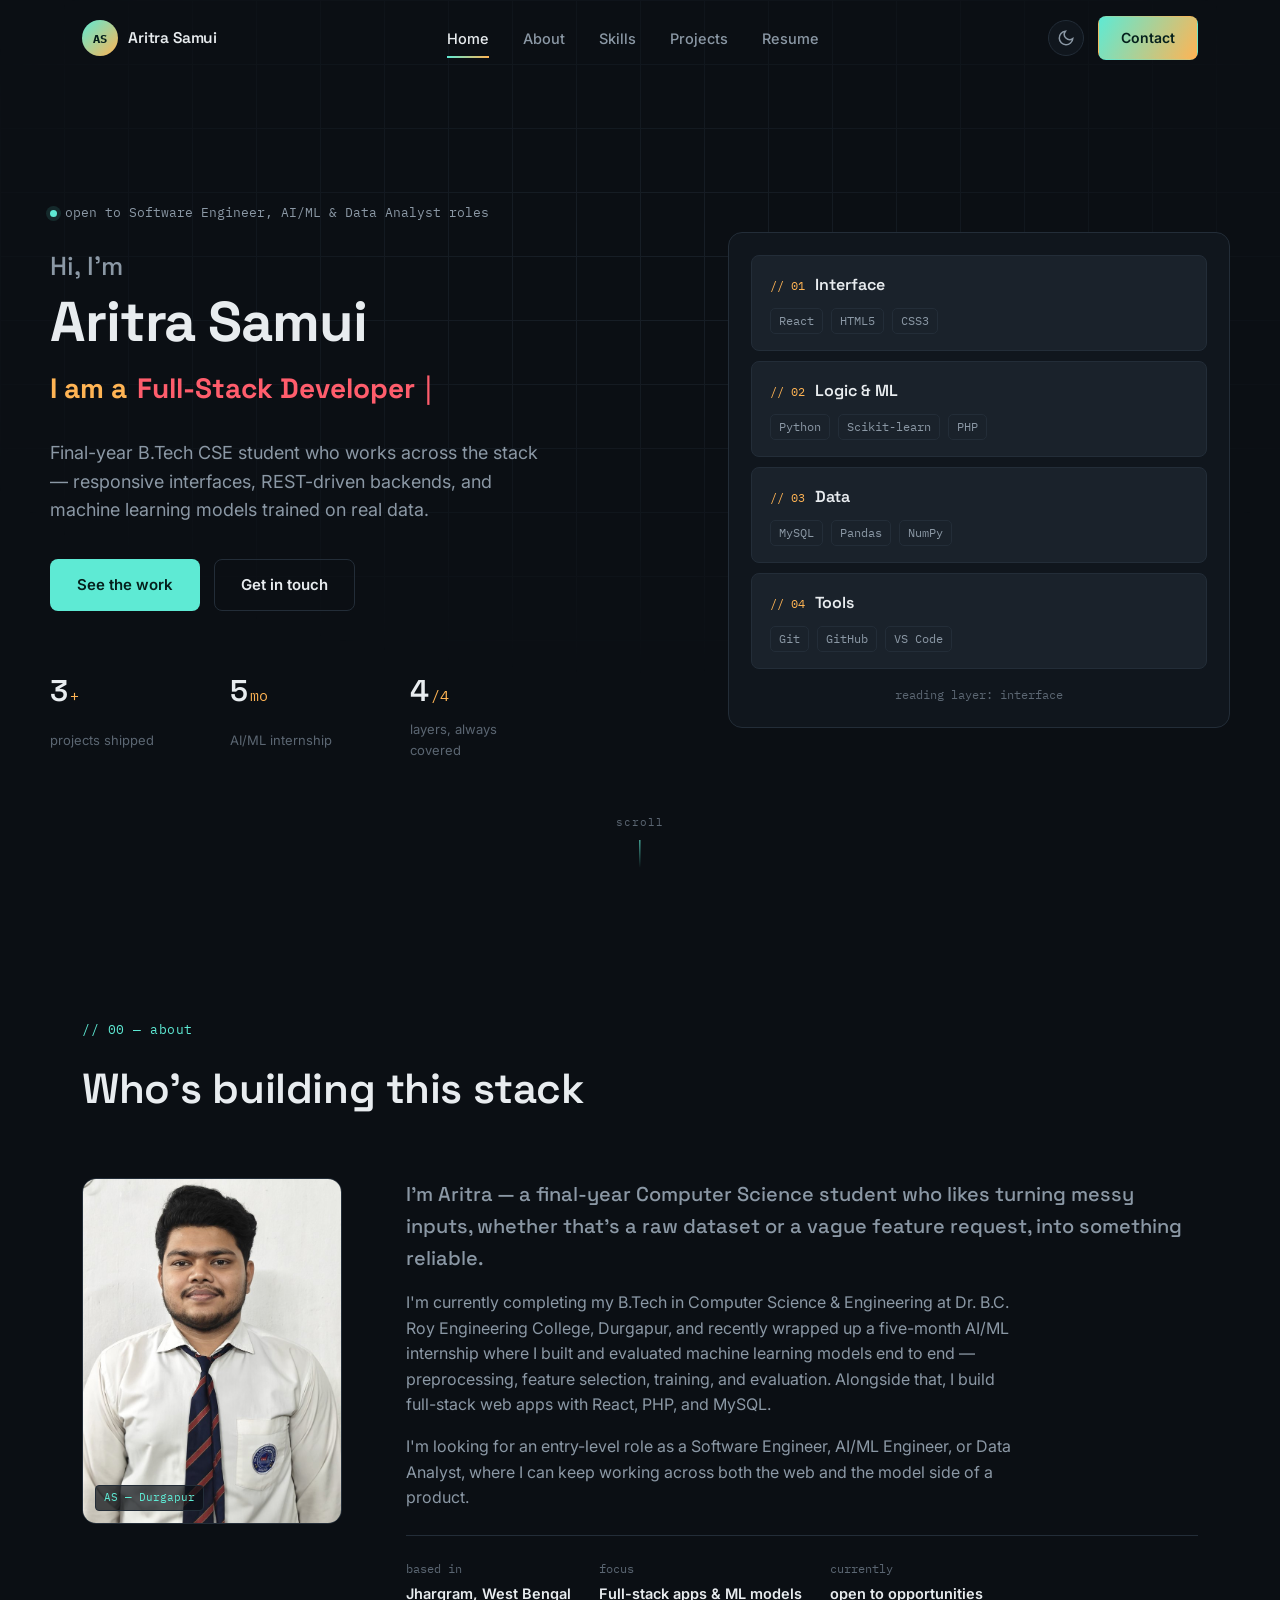
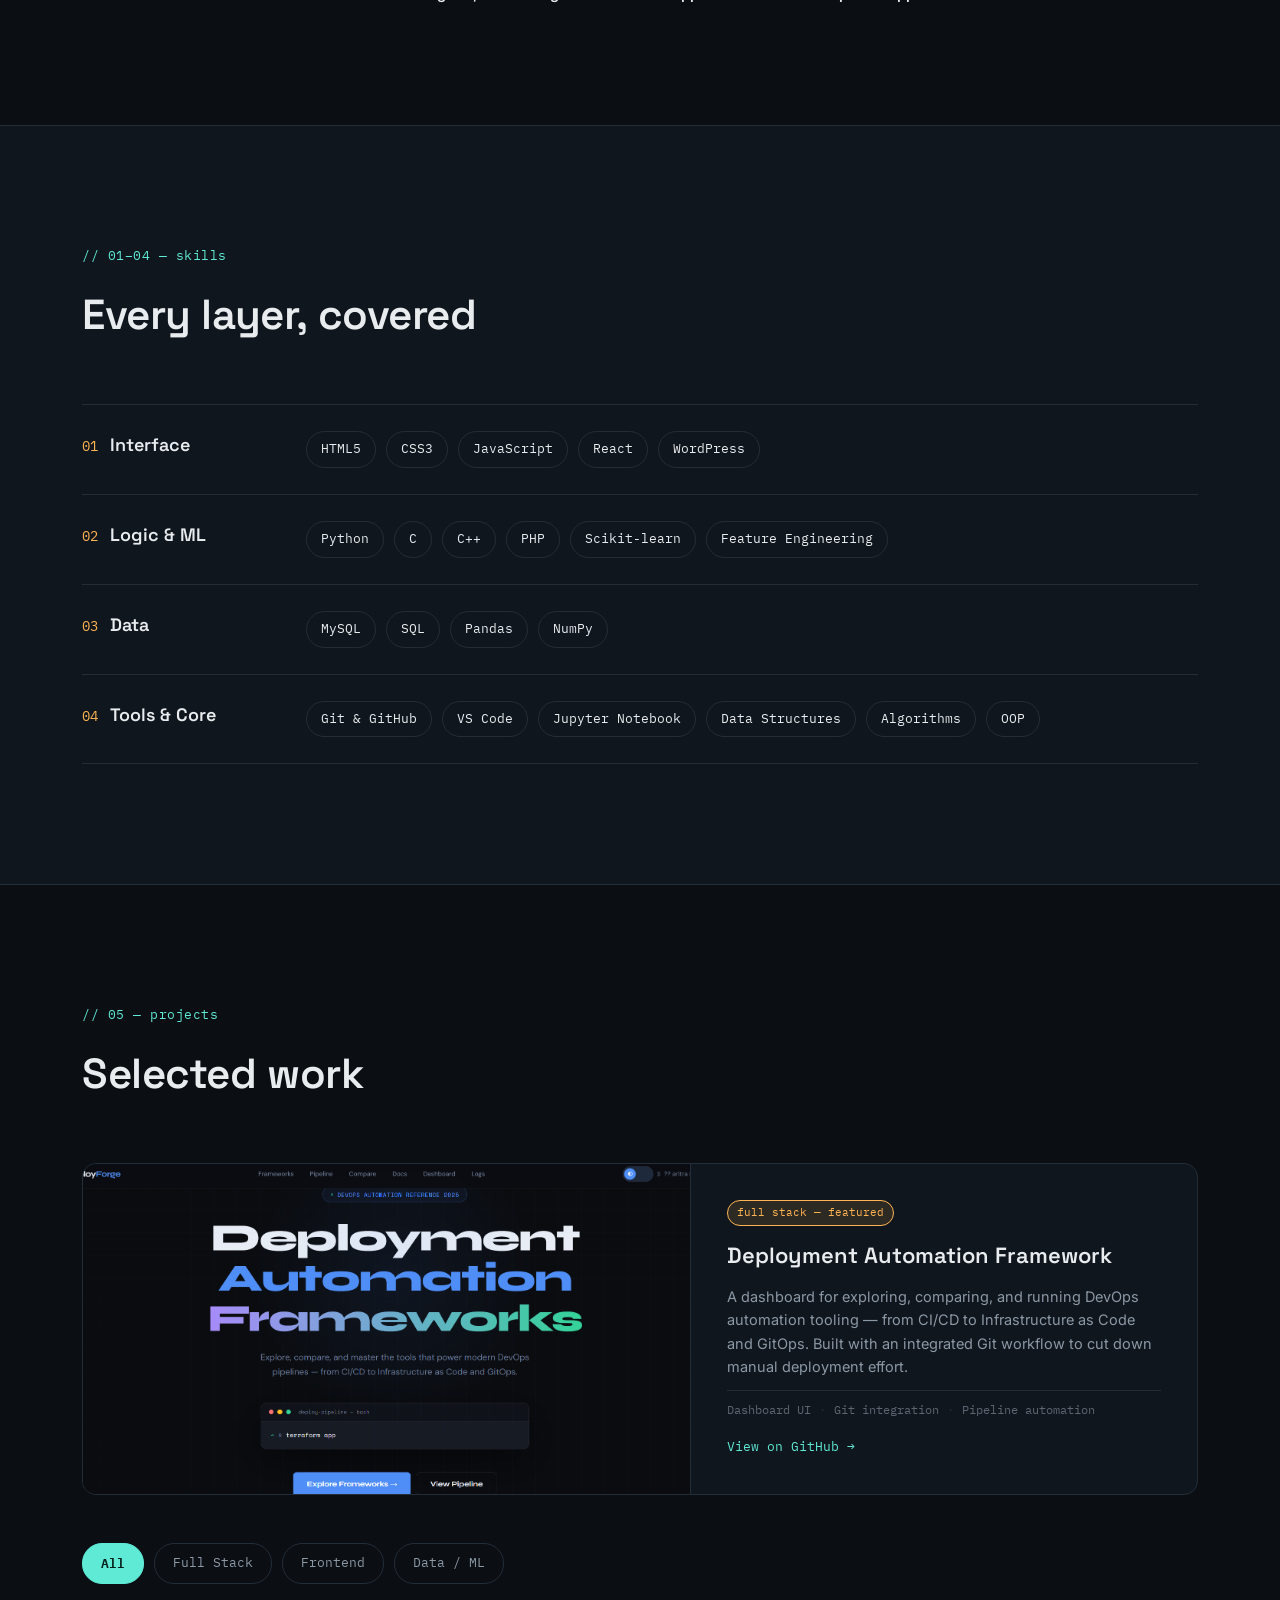
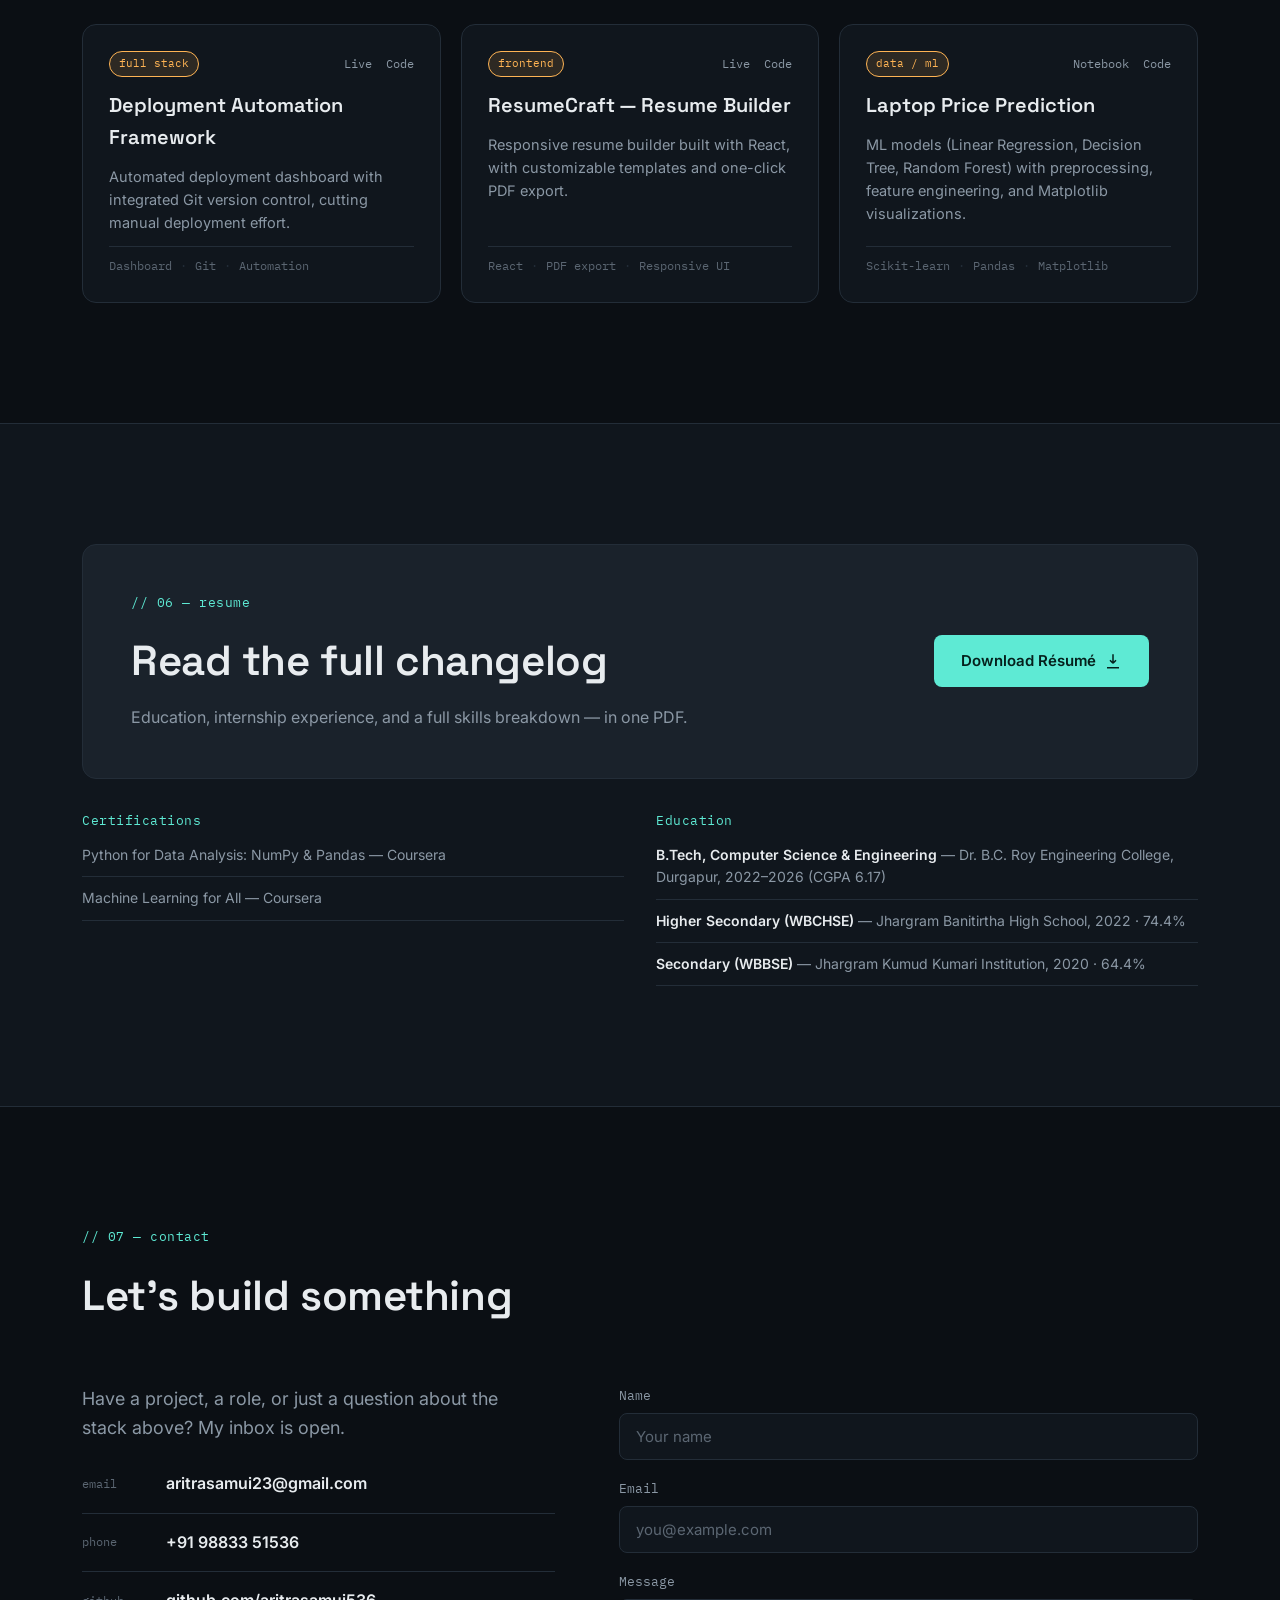
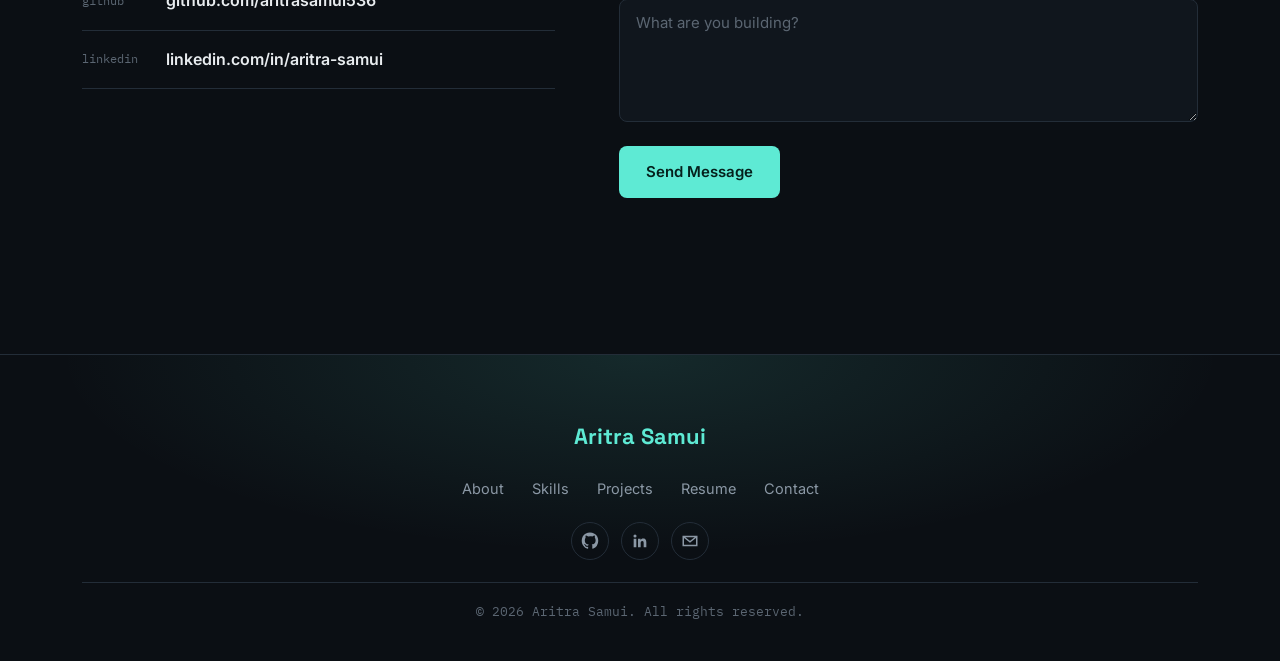
==== aritra-samui-portfolio-responsive/index.html @ 00d6b11f "Update page title for better clarity" ====
<!DOCTYPE html>
<html lang="en">
<head>
<meta charset="UTF-8">
<meta name="viewport" content="width=device-width, initial-scale=1.0">
<title>Aritra Samui — Full-Stack Developer &amp; Software Engineer / AI-ML</title>
<meta name="description" content="Aritra Samui — final-year B.Tech CSE student, AI/ML intern, and full-stack developer. Portfolio with projects, skills, and contact info.">

<link rel="preconnect" href="https://fonts.googleapis.com">
<link rel="preconnect" href="https://fonts.gstatic.com" crossorigin>
<link href="https://fonts.googleapis.com/css2?family=Space+Grotesk:wght@400;500;600;700&family=IBM+Plex+Mono:wght@400;500;600&family=Inter:wght@400;500;600;700&display=swap" rel="stylesheet">

<link rel="icon" type="image/x-icon" href="assets/images/favicon.ico">
<link rel="icon" type="image/png" sizes="32x32" href="assets/images/favicon-32.png">
<link rel="icon" type="image/png" sizes="192x192" href="assets/images/favicon-192.png">
<link rel="apple-touch-icon" sizes="180x180" href="assets/images/favicon-180.png">

<link rel="stylesheet" href="assets/css/style.css">
</head>
<body>

<!-- Custom cursor stack indicator -->
<div class="layer-scan" id="layerScan" aria-hidden="true"></div>

<!-- NAV -->
<header class="nav" id="nav">
  <div class="nav-inner">
    <a href="#top" class="nav-logo">
      <span class="nav-logo-mark">AS</span>
      <span class="nav-logo-text">Aritra Samui</span>
    </a>

    <nav class="nav-links" id="navLinks">
      <a href="#top" class="nav-link is-active" data-nav>Home</a>
      <a href="#about" class="nav-link" data-nav>About</a>
      <a href="#skills" class="nav-link" data-nav>Skills</a>
      <a href="#projects" class="nav-link" data-nav>Projects</a>
      <a href="#resume" class="nav-link" data-nav>Resume</a>
    </nav>

    <div class="nav-actions">
      <button class="theme-toggle" id="themeToggle" aria-label="Toggle light / dark theme">
        <svg class="theme-icon theme-icon-moon" width="18" height="18" viewBox="0 0 24 24" fill="none" stroke="currentColor" stroke-width="2"><path d="M21 12.79A9 9 0 1 1 11.21 3 7 7 0 0 0 21 12.79Z"/></svg>
        <svg class="theme-icon theme-icon-sun" width="18" height="18" viewBox="0 0 24 24" fill="none" stroke="currentColor" stroke-width="2"><circle cx="12" cy="12" r="4"/><path d="M12 2v2M12 20v2M4.93 4.93l1.41 1.41M17.66 17.66l1.41 1.41M2 12h2M20 12h2M6.34 17.66l-1.41 1.41M19.07 4.93l-1.41 1.41"/></svg>
      </button>
      <a href="#contact" class="btn btn-gradient nav-contact">Contact</a>
      <button class="nav-toggle" id="navToggle" aria-label="Toggle menu" aria-expanded="false">
        <span></span><span></span><span></span>
      </button>
    </div>
  </div>
</header>

<!-- HERO -->
<section class="hero" id="top">
  <div class="hero-grid" aria-hidden="true"></div>

  <div class="hero-inner">
    <div class="hero-copy">
      <p class="eyebrow"><span class="eyebrow-dot"></span>open to Software Engineer, AI/ML &amp; Data Analyst roles</p>
      <p class="hero-greeting">Hi, I'm</p>
      <h1 class="hero-name">Aritra Samui</h1>
      <p class="hero-role">
        <span class="hero-role-prefix">I am a</span>
        <span class="hero-role-word" id="typewriterWord"></span><span class="hero-role-cursor" aria-hidden="true">|</span>
      </p>
      <p class="hero-sub">
        Final-year B.Tech CSE student who works across the stack — responsive interfaces,
        REST-driven backends, and machine learning models trained on real data.
      </p>
      <div class="hero-actions">
        <a href="#projects" class="btn btn-primary">See the work</a>
        <a href="#contact" class="btn btn-outline">Get in touch</a>
      </div>

      <div class="hero-stats">
        <div class="hero-stat">
          <span class="hero-stat-num" data-count="3">0</span><span class="hero-stat-suffix">+</span>
          <span class="hero-stat-label">projects shipped</span>
        </div>
        <div class="hero-stat">
          <span class="hero-stat-num" data-count="5">0</span><span class="hero-stat-suffix">mo</span>
          <span class="hero-stat-label">AI/ML internship</span>
        </div>
        <div class="hero-stat">
          <span class="hero-stat-num" data-count="4">0</span><span class="hero-stat-suffix">/4</span>
          <span class="hero-stat-label">layers, always covered</span>
        </div>
      </div>
    </div>

    <!-- Signature element: literal cross-section of a "full stack" -->
    <div class="stack-diagram" id="stackDiagram">
      <div class="stack-layer" data-layer="ui" style="--i:0">
        <div class="stack-layer-head">
          <span class="stack-layer-tag">// 01</span>
          <span class="stack-layer-name">Interface</span>
        </div>
        <div class="stack-layer-pills">
          <span>React</span><span>HTML5</span><span>CSS3</span>
        </div>
      </div>
      <div class="stack-layer" data-layer="api" style="--i:1">
        <div class="stack-layer-head">
          <span class="stack-layer-tag">// 02</span>
          <span class="stack-layer-name">Logic &amp; ML</span>
        </div>
        <div class="stack-layer-pills">
          <span>Python</span><span>Scikit-learn</span><span>PHP</span>
        </div>
      </div>
      <div class="stack-layer" data-layer="db" style="--i:2">
        <div class="stack-layer-head">
          <span class="stack-layer-tag">// 03</span>
          <span class="stack-layer-name">Data</span>
        </div>
        <div class="stack-layer-pills">
          <span>MySQL</span><span>Pandas</span><span>NumPy</span>
        </div>
      </div>
      <div class="stack-layer" data-layer="infra" style="--i:3">
        <div class="stack-layer-head">
          <span class="stack-layer-tag">// 04</span>
          <span class="stack-layer-name">Tools</span>
        </div>
        <div class="stack-layer-pills">
          <span>Git</span><span>GitHub</span><span>VS Code</span>
        </div>
      </div>
      <div class="stack-current" id="stackCurrent">reading layer: interface</div>
    </div>
  </div>

  <a href="#about" class="scroll-cue" aria-label="Scroll to content">
    <span>scroll</span>
    <span class="scroll-cue-line"></span>
  </a>
</section>

<!-- ABOUT -->
<section class="section" id="about">
  <div class="section-inner">
    <div class="section-head">
      <span class="section-tag">// 00 — about</span>
      <h2 class="section-title">Who's building this stack</h2>
    </div>

    <div class="about-grid">
      <div class="about-portrait">
        <div class="about-portrait-frame">
          <img src="assets/images/aritra-photo.jpg" alt="Aritra Samui" class="about-avatar">
          <div class="about-portrait-tag">AS — Durgapur</div>
        </div>
      </div>

      <div class="about-copy">
        <p class="about-lead">
          I'm Aritra — a final-year Computer Science student who likes turning messy inputs,
          whether that's a raw dataset or a vague feature request, into something reliable.
        </p>
        <p>
          I'm currently completing my B.Tech in Computer Science &amp; Engineering at
          Dr. B.C. Roy Engineering College, Durgapur, and recently wrapped up a five-month
          AI/ML internship where I built and evaluated machine learning models end to end —
          preprocessing, feature selection, training, and evaluation. Alongside that, I build
          full-stack web apps with React, PHP, and MySQL.
        </p>
        <p>
          I'm looking for an entry-level role as a Software Engineer, AI/ML Engineer, or Data
          Analyst, where I can keep working across both the web and the model side of a product.
        </p>

        <div class="about-facts">
          <div class="about-fact">
            <span class="about-fact-label">based in</span>
            <span class="about-fact-value">Jhargram, West Bengal</span>
          </div>
          <div class="about-fact">
            <span class="about-fact-label">focus</span>
            <span class="about-fact-value">Full-stack apps &amp; ML models</span>
          </div>
          <div class="about-fact">
            <span class="about-fact-label">currently</span>
            <span class="about-fact-value">open to opportunities</span>
          </div>
        </div>
      </div>
    </div>
  </div>
</section>

<!-- SKILLS -->
<section class="section section-alt" id="skills">
  <div class="section-inner">
    <div class="section-head">
      <span class="section-tag">// 01–04 — skills</span>
      <h2 class="section-title">Every layer, covered</h2>
    </div>

    <div class="skills-stack">

      <div class="skill-layer" data-reveal>
        <div class="skill-layer-label">
          <span class="skill-layer-index">01</span>
          <span class="skill-layer-name">Interface</span>
        </div>
        <div class="skill-layer-items">
          <span class="skill-chip">HTML5</span>
          <span class="skill-chip">CSS3</span>
          <span class="skill-chip">JavaScript</span>
          <span class="skill-chip">React</span>
          <span class="skill-chip">WordPress</span>
        </div>
      </div>

      <div class="skill-layer" data-reveal>
        <div class="skill-layer-label">
          <span class="skill-layer-index">02</span>
          <span class="skill-layer-name">Logic &amp; ML</span>
        </div>
        <div class="skill-layer-items">
          <span class="skill-chip">Python</span>
          <span class="skill-chip">C</span>
          <span class="skill-chip">C++</span>
          <span class="skill-chip">PHP</span>
          <span class="skill-chip">Scikit-learn</span>
          <span class="skill-chip">Feature Engineering</span>
        </div>
      </div>

      <div class="skill-layer" data-reveal>
        <div class="skill-layer-label">
          <span class="skill-layer-index">03</span>
          <span class="skill-layer-name">Data</span>
        </div>
        <div class="skill-layer-items">
          <span class="skill-chip">MySQL</span>
          <span class="skill-chip">SQL</span>
          <span class="skill-chip">Pandas</span>
          <span class="skill-chip">NumPy</span>
        </div>
      </div>

      <div class="skill-layer" data-reveal>
        <div class="skill-layer-label">
          <span class="skill-layer-index">04</span>
          <span class="skill-layer-name">Tools &amp; Core</span>
        </div>
        <div class="skill-layer-items">
          <span class="skill-chip">Git &amp; GitHub</span>
          <span class="skill-chip">VS Code</span>
          <span class="skill-chip">Jupyter Notebook</span>
          <span class="skill-chip">Data Structures</span>
          <span class="skill-chip">Algorithms</span>
          <span class="skill-chip">OOP</span>
        </div>
      </div>

    </div>
  </div>
</section>

<!-- PROJECTS -->
<section class="section" id="projects">
  <div class="section-inner">
    <div class="section-head">
      <span class="section-tag">// 05 — projects</span>
      <h2 class="section-title">Selected work</h2>
    </div>

    <!-- Featured project with real screenshot -->
    <div class="featured-project" data-reveal>
      <div class="featured-project-media">
        <img src="assets/images/deployforge-screenshot.png" alt="DeployForge — Deployment Automation Framework dashboard screenshot" loading="lazy">
      </div>
      <div class="featured-project-copy">
        <span class="project-layer-tag">full stack — featured</span>
        <h3 class="project-title">Deployment Automation Framework</h3>
        <p class="project-desc">
          A dashboard for exploring, comparing, and running DevOps automation tooling —
          from CI/CD to Infrastructure as Code and GitOps. Built with an integrated Git
          workflow to cut down manual deployment effort.
        </p>
        <div class="project-stack">
          <span>Dashboard UI</span><span>Git integration</span><span>Pipeline automation</span>
        </div>
        <a href="https://github.com/aritrasamui536/deployment-automation-framework" target="_blank" rel="noopener" class="featured-project-link">View on GitHub →</a>
      </div>
    </div>

    <div class="filter-bar" id="filterBar" role="tablist" aria-label="Filter projects">
      <button class="filter-btn is-active" data-filter="all" role="tab" aria-selected="true">All</button>
      <button class="filter-btn" data-filter="fullstack" role="tab" aria-selected="false">Full Stack</button>
      <button class="filter-btn" data-filter="frontend" role="tab" aria-selected="false">Frontend</button>
      <button class="filter-btn" data-filter="ml" role="tab" aria-selected="false">Data / ML</button>
    </div>

    <div class="project-grid" id="projectGrid">

      <article class="project-card" data-category="fullstack" data-url="https://github.com/aritrasamui536/deployment-automation-framework" tabindex="0" role="link" aria-label="Open Deployment Automation Framework on GitHub">
        <div class="project-card-top">
          <span class="project-layer-tag">full stack</span>
          <div class="project-links">
            <a href="https://github.com/aritrasamui536/deployment-automation-framework" target="_blank" rel="noopener" aria-label="Live demo of Deployment Automation Framework">Live</a>
            <a href="https://github.com/aritrasamui536/deployment-automation-framework" target="_blank" rel="noopener" aria-label="Source code of Deployment Automation Framework">Code</a>
          </div>
        </div>
        <h3 class="project-title">Deployment Automation Framework</h3>
        <p class="project-desc">Automated deployment dashboard with integrated Git version control, cutting manual deployment effort.</p>
        <div class="project-stack">
          <span>Dashboard</span><span>Git</span><span>Automation</span>
        </div>
      </article>

      <article class="project-card" data-category="frontend" data-url="https://github.com/aritrasamui536/resume-craft" tabindex="0" role="link" aria-label="Open ResumeCraft on GitHub">
        <div class="project-card-top">
          <span class="project-layer-tag">frontend</span>
          <div class="project-links">
            <a href="https://github.com/aritrasamui536/resume-craft" target="_blank" rel="noopener" aria-label="Live demo of ResumeCraft">Live</a>
            <a href="https://github.com/aritrasamui536/resume-craft" target="_blank" rel="noopener" aria-label="Source code of ResumeCraft">Code</a>
          </div>
        </div>
        <h3 class="project-title">ResumeCraft — Resume Builder</h3>
        <p class="project-desc">Responsive resume builder built with React, with customizable templates and one-click PDF export.</p>
        <div class="project-stack">
          <span>React</span><span>PDF export</span><span>Responsive UI</span>
        </div>
      </article>

      <article class="project-card" data-category="ml" data-url="https://github.com/aritrasamui536/laptop_price_prediction" tabindex="0" role="link" aria-label="Open Laptop Price Prediction on GitHub">
        <div class="project-card-top">
          <span class="project-layer-tag">data / ml</span>
          <div class="project-links">
            <a href="https://github.com/aritrasamui536/laptop_price_prediction" target="_blank" rel="noopener" aria-label="Notebook for Laptop Price Prediction">Notebook</a>
            <a href="https://github.com/aritrasamui536/laptop_price_prediction" target="_blank" rel="noopener" aria-label="Source code of Laptop Price Prediction">Code</a>
          </div>
        </div>
        <h3 class="project-title">Laptop Price Prediction</h3>
        <p class="project-desc">ML models (Linear Regression, Decision Tree, Random Forest) with preprocessing, feature engineering, and Matplotlib visualizations.</p>
        <div class="project-stack">
          <span>Scikit-learn</span><span>Pandas</span><span>Matplotlib</span>
        </div>
      </article>

    </div>

    <p class="project-empty" id="projectEmpty" hidden>No projects in this layer yet — check back soon.</p>
  </div>
</section>

<!-- RESUME -->
<section class="section section-alt" id="resume">
  <div class="section-inner">
    <div class="resume-panel">
      <div class="resume-copy">
        <span class="section-tag">// 06 — resume</span>
        <h2 class="section-title">Read the full changelog</h2>
        <p class="resume-sub">
          Education, internship experience, and a full skills breakdown — in one PDF.
        </p>
      </div>
      <a href="assets/Aritra_cv.pdf" download class="btn btn-primary resume-btn">
        <span>Download Résumé</span>
        <svg width="18" height="18" viewBox="0 0 24 24" fill="none" stroke="currentColor" stroke-width="2">
          <path d="M12 3v12m0 0l-4-4m4 4l4-4M4 21h16"/>
        </svg>
      </a>
    </div>

    <div class="resume-extra">
      <div class="resume-extra-block" data-reveal>
        <span class="section-tag">Certifications</span>
        <ul class="resume-list">
          <li>Python for Data Analysis: NumPy &amp; Pandas — Coursera</li>
          <li>Machine Learning for All — Coursera</li>
        </ul>
      </div>
      <div class="resume-extra-block" data-reveal>
        <span class="section-tag">Education</span>
        <ul class="resume-list">
          <li><b>B.Tech, Computer Science &amp; Engineering</b> — Dr. B.C. Roy Engineering College, Durgapur, 2022–2026 (CGPA 6.17)</li>
          <li><b>Higher Secondary (WBCHSE)</b> — Jhargram Banitirtha High School, 2022 · 74.4%</li>
          <li><b>Secondary (WBBSE)</b> — Jhargram Kumud Kumari Institution, 2020 · 64.4%</li>
        </ul>
      </div>
    </div>
  </div>
</section>

<!-- CONTACT -->
<section class="section" id="contact">
  <div class="section-inner">
    <div class="section-head">
      <span class="section-tag">// 07 — contact</span>
      <h2 class="section-title">Let's build something</h2>
    </div>

    <div class="contact-grid">
      <div class="contact-info">
        <p class="contact-lead">
          Have a project, a role, or just a question about the stack above? My inbox is open.
        </p>

        <ul class="contact-list">
          <li>
            <span class="contact-list-label">email</span>
            <a href="mailto:aritrasamui23@gmail.com">aritrasamui23@gmail.com</a>
          </li>
          <li>
            <span class="contact-list-label">phone</span>
            <a href="tel:+919883351536">+91 98833 51536</a>
          </li>
          <li>
            <span class="contact-list-label">github</span>
            <a href="https://github.com/aritrasamui536" target="_blank" rel="noopener">github.com/aritrasamui536</a>
          </li>
          <li>
            <span class="contact-list-label">linkedin</span>
            <a href="https://linkedin.com/in/aritra-samui-0aaaa9330" target="_blank" rel="noopener">linkedin.com/in/aritra-samui</a>
          </li>
        </ul>
      </div>

      <form class="contact-form" id="contactForm" novalidate>
        <input type="hidden" name="access_key" value="17dd617f-91a7-4529-8a66-ead2211d392e">
        <input type="hidden" name="subject" value="New message from portfolio contact form">
        <input type="checkbox" name="botcheck" class="hidden-honeypot" tabindex="-1" autocomplete="off">
        <div class="form-row">
          <label for="name">Name</label>
          <input type="text" id="name" name="name" placeholder="Your name" required>
        </div>
        <div class="form-row">
          <label for="email">Email</label>
          <input type="email" id="email" name="email" placeholder="you@example.com" required>
        </div>
        <div class="form-row">
          <label for="message">Message</label>
          <textarea id="message" name="message" rows="5" placeholder="What are you building?" required></textarea>
        </div>
        <button type="submit" class="btn btn-primary form-submit" id="formSubmit">
          <span class="form-submit-text">Send Message</span>
        </button>
        <p class="form-status" id="formStatus" role="status" aria-live="polite"></p>
      </form>
    </div>
  </div>
</section>

<footer class="footer">
  <div class="footer-center">
    <a href="#top" class="footer-name">Aritra Samui</a>

    <nav class="footer-links-row">
      <a href="#about">About</a>
      <a href="#skills">Skills</a>
      <a href="#projects">Projects</a>
      <a href="#resume">Resume</a>
      <a href="#contact">Contact</a>
    </nav>

    <div class="footer-social-row">
      <a href="https://github.com/aritrasamui536" target="_blank" rel="noopener" aria-label="GitHub">
        <svg width="18" height="18" viewBox="0 0 24 24" fill="currentColor"><path d="M12 .5C5.73.5.98 5.24.98 11.52c0 5.02 3.26 9.28 7.78 10.78.57.1.78-.25.78-.55 0-.27-.01-1-.02-1.96-3.17.69-3.84-1.53-3.84-1.53-.52-1.31-1.26-1.66-1.26-1.66-1.03-.7.08-.69.08-.69 1.14.08 1.74 1.17 1.74 1.17 1.01 1.74 2.66 1.24 3.31.95.1-.73.4-1.24.72-1.53-2.53-.29-5.19-1.27-5.19-5.63 0-1.24.44-2.26 1.16-3.06-.12-.29-.5-1.45.11-3.02 0 0 .95-.3 3.11 1.17a10.8 10.8 0 0 1 2.83-.38c.96 0 1.93.13 2.83.38 2.16-1.47 3.11-1.17 3.11-1.17.61 1.57.23 2.73.11 3.02.72.8 1.16 1.82 1.16 3.06 0 4.37-2.67 5.34-5.21 5.62.41.36.78 1.06.78 2.14 0 1.55-.01 2.79-.01 3.17 0 .3.2.66.79.55A11.53 11.53 0 0 0 23.02 11.5C23.02 5.24 18.27.5 12 .5Z"/></svg>
      </a>
      <a href="https://linkedin.com/in/aritra-samui-0aaaa9330" target="_blank" rel="noopener" aria-label="LinkedIn">
        <svg width="18" height="18" viewBox="0 0 24 24" fill="currentColor"><path d="M20.45 20.45h-3.55v-5.57c0-1.33-.02-3.04-1.85-3.04-1.86 0-2.15 1.45-2.15 2.94v5.67H9.35V9h3.41v1.56h.05c.47-.9 1.63-1.85 3.36-1.85 3.6 0 4.27 2.37 4.27 5.45v6.29ZM5.34 7.43a2.06 2.06 0 1 1 0-4.12 2.06 2.06 0 0 1 0 4.12ZM7.12 20.45H3.56V9h3.56v11.45Z"/></svg>
      </a>
      <a href="mailto:aritrasamui23@gmail.com" aria-label="Email">
        <svg width="18" height="18" viewBox="0 0 24 24" fill="none" stroke="currentColor" stroke-width="2"><path d="M4 4h16v16H4z" opacity="0"/><path d="M3 6l9 7 9-7M3 6h18v12H3V6Z"/></svg>
      </a>
    </div>

    <p class="footer-copyright">© <span id="year"></span> Aritra Samui. All rights reserved.</p>
  </div>
</footer>

<script src="assets/js/script.js"></script>
</body>
</html>
---- aritra-samui-portfolio-responsive/assets/css/style.css ----
/* =========================================================
   Aryan Reddy — Portfolio
   Design concept: the page IS a full stack. Every section is
   a "layer" (UI / API / Data / Infra), labelled and ordered
   the way a real system is layered.
   ========================================================= */

:root{
  --bg: #0B0F14;
  --surface: #10161D;
  --surface-2: #1A222B;
  --border: #232D38;
  --text: #E8ECEF;
  --text-muted: #8B98A5;
  --text-dim: #5B6672;

  --accent: #5EEAD4;       /* teal — primary interactive */
  --accent-soft: rgba(94, 234, 212, .12);
  --accent-warm: #FFB454;  /* amber — secondary highlight */
  --accent-warm-soft: rgba(255, 180, 84, .12);
  --accent-rose: #FF5D6C;  /* rose — typewriter role highlight */

  --font-display: 'Space Grotesk', sans-serif;
  --font-mono: 'IBM Plex Mono', monospace;
  --font-body: 'Inter', sans-serif;

  --container: 1180px;
  --radius: 14px;
  --radius-sm: 8px;

  --ease: cubic-bezier(.16,.84,.44,1);
}

[data-theme="light"]{
  --bg: #F6F7F9;
  --surface: #FFFFFF;
  --surface-2: #EEF1F4;
  --border: #DFE3E8;
  --text: #10161D;
  --text-muted: #4B5563;
  --text-dim: #8B98A5;
}

*{ box-sizing: border-box; margin: 0; padding: 0; }

html{ scroll-behavior: smooth; }

@media (prefers-reduced-motion: reduce){
  html{ scroll-behavior: auto; }
  *{ animation-duration: .001ms !important; animation-iteration-count: 1 !important; transition-duration: .001ms !important; }
}

body{
  background: var(--bg);
  color: var(--text);
  font-family: var(--font-body);
  line-height: 1.6;
  -webkit-font-smoothing: antialiased;
  overflow-x: hidden;
}

a{ color: inherit; text-decoration: none; }
img{ max-width: 100%; display: block; }
button{ font: inherit; cursor: pointer; }
ul{ list-style: none; }

::selection{ background: var(--accent); color: var(--bg); }

:focus-visible{
  outline: 2px solid var(--accent);
  outline-offset: 3px;
  border-radius: 4px;
}

/* ---------- layout helpers ---------- */
.section-inner{
  max-width: var(--container);
  margin: 0 auto;
  padding: 0 32px;
}

.section{ padding: 120px 0; position: relative; }
.section-alt{ background: var(--surface); border-top: 1px solid var(--border); border-bottom: 1px solid var(--border); }

.section-head{ margin-bottom: 56px; }
.section-tag{
  display: block;
  font-family: var(--font-mono);
  font-size: 13px;
  color: var(--accent);
  letter-spacing: .04em;
  margin-bottom: 14px;
}
.section-title{
  font-family: var(--font-display);
  font-weight: 600;
  font-size: clamp(28px, 4vw, 42px);
  letter-spacing: -.01em;
}

.btn{
  display: inline-flex;
  align-items: center;
  gap: 8px;
  padding: 13px 26px;
  border-radius: var(--radius-sm);
  font-family: var(--font-body);
  font-weight: 600;
  font-size: 15px;
  border: 1px solid transparent;
  transition: transform .2s var(--ease), background .2s var(--ease), border-color .2s var(--ease), color .2s var(--ease);
}
.btn-primary{
  background: var(--accent);
  color: #05201C;
}
.btn-primary:hover{ transform: translateY(-2px); background: #7FF2DE; }

.btn-outline{
  border-color: var(--border);
  color: var(--text);
}
.btn-outline:hover{ border-color: var(--accent); color: var(--accent); transform: translateY(-2px); }

.btn-ghost{
  color: var(--text-muted);
  padding: 9px 16px;
  font-size: 14px;
  border: 1px solid var(--border);
}
.btn-ghost:hover{ color: var(--accent); border-color: var(--accent); }

.dim{ color: var(--text-dim); }

/* ---------- layer scan (subtle cursor-follow accent line) ---------- */
.layer-scan{
  position: fixed;
  top: 0; left: 0;
  width: 100%; height: 1px;
  background: linear-gradient(90deg, transparent, var(--accent), transparent);
  opacity: 0;
  pointer-events: none;
  z-index: 40;
  transition: opacity .4s;
}

/* ================= NAV ================= */
.nav{
  position: fixed;
  top: 0; left: 0; right: 0;
  z-index: 50;
  border-bottom: 1px solid transparent;
  transition: background .3s var(--ease), border-color .3s var(--ease);
}
.nav.is-scrolled{
  background: rgba(11, 15, 20, .85);
  backdrop-filter: blur(10px);
  border-color: var(--border);
}
[data-theme="light"] .nav.is-scrolled{
  background: rgba(246, 247, 249, .85);
}
.nav-inner{
  max-width: var(--container);
  margin: 0 auto;
  padding: 16px 32px;
  display: grid;
  grid-template-columns: auto 1fr auto;
  align-items: center;
  gap: 24px;
}
.nav-logo{ display: flex; align-items: center; gap: 10px; }
.nav-logo-mark{
  width: 36px; height: 36px;
  display: grid; place-items: center;
  background: linear-gradient(135deg, var(--accent), var(--accent-warm));
  color: #05201C;
  border-radius: 50%;
  font-family: var(--font-mono);
  font-size: 12px;
  font-weight: 700;
}
.nav-logo-text{
  font-family: var(--font-display);
  font-weight: 600;
  font-size: 15.5px;
  letter-spacing: -.01em;
}

.nav-links{ display: flex; justify-content: center; gap: 34px; }
.nav-link{
  font-family: var(--font-body);
  font-weight: 500;
  font-size: 14.5px;
  color: var(--text-muted);
  position: relative;
  padding: 4px 0;
  transition: color .2s;
}
.nav-link::after{
  content: "";
  position: absolute;
  left: 0; bottom: -4px;
  width: 100%; height: 2px;
  background: linear-gradient(90deg, var(--accent), var(--accent-warm));
  transform: scaleX(0);
  transform-origin: left;
  transition: transform .25s var(--ease);
}
.nav-link:hover{ color: var(--text); }
.nav-link.is-active{ color: var(--text); }
.nav-link.is-active::after{ transform: scaleX(1); }

.nav-actions{ display: flex; align-items: center; gap: 14px; justify-self: end; }

.theme-toggle{
  width: 36px; height: 36px;
  display: grid; place-items: center;
  background: var(--surface);
  border: 1px solid var(--border);
  border-radius: 50%;
  color: var(--text-muted);
  transition: color .2s, border-color .2s;
}
.theme-toggle:hover{ color: var(--accent); border-color: var(--accent); }
.theme-icon-sun{ display: none; }
[data-theme="light"] .theme-icon-moon{ display: none; }
[data-theme="light"] .theme-icon-sun{ display: block; }

.btn-gradient{
  background: linear-gradient(120deg, var(--accent), var(--accent-warm));
  color: #05201C;
}
.btn-gradient:hover{ transform: translateY(-2px); filter: brightness(1.08); }
.nav-contact{ padding: 10px 22px; font-size: 14px; }

.nav-toggle{
  display: none;
  flex-direction: column;
  gap: 5px;
  background: none;
  border: none;
  padding: 6px;
}
.nav-toggle span{ width: 22px; height: 2px; background: var(--text); border-radius: 2px; transition: transform .3s, opacity .3s; }
.nav-toggle.is-open span:nth-child(1){ transform: translateY(7px) rotate(45deg); }
.nav-toggle.is-open span:nth-child(2){ opacity: 0; }
.nav-toggle.is-open span:nth-child(3){ transform: translateY(-7px) rotate(-45deg); }

/* ================= HERO ================= */
.hero{
  position: relative;
  min-height: 100vh;
  display: flex;
  align-items: center;
  padding: 140px 32px 80px;
  overflow: hidden;
}
.hero-grid{
  position: absolute;
  inset: 0;
  background-image:
    linear-gradient(var(--border) 1px, transparent 1px),
    linear-gradient(90deg, var(--border) 1px, transparent 1px);
  background-size: 64px 64px;
  mask-image: radial-gradient(ellipse 80% 60% at 50% 30%, black 10%, transparent 75%);
  opacity: .5;
}

.hero-inner{
  position: relative;
  max-width: var(--container);
  margin: 0 auto;
  display: grid;
  grid-template-columns: 1.1fr .9fr;
  gap: 64px;
  align-items: center;
  width: 100%;
}

.eyebrow{
  display: inline-flex;
  align-items: center;
  gap: 8px;
  font-family: var(--font-mono);
  font-size: 13px;
  color: var(--text-muted);
  margin-bottom: 22px;
}
.eyebrow-dot{
  width: 7px; height: 7px;
  border-radius: 50%;
  background: var(--accent);
  box-shadow: 0 0 0 4px var(--accent-soft);
  animation: pulse 2s infinite;
}
@keyframes pulse{ 0%,100%{ opacity: 1; } 50%{ opacity: .4; } }

.hero-greeting{
  font-family: var(--font-display);
  font-size: clamp(20px, 2.4vw, 26px);
  font-weight: 500;
  color: var(--text-muted);
  margin-bottom: 4px;
}
.hero-name{
  font-family: var(--font-display);
  font-size: clamp(36px, 5vw, 56px);
  line-height: 1.08;
  font-weight: 700;
  letter-spacing: -.02em;
  margin-bottom: 14px;
}
.hero-role{
  display: flex;
  flex-wrap: wrap;
  align-items: baseline;
  gap: 10px;
  font-family: var(--font-display);
  font-size: clamp(20px, 2.6vw, 28px);
  font-weight: 700;
  margin-bottom: 28px;
}
.hero-role-prefix{ color: var(--accent-warm); }
.hero-role-word{ color: var(--accent-rose); }
.hero-role-cursor{
  color: var(--accent-rose);
  font-weight: 400;
  animation: caretBlink 1s step-end infinite;
}
@keyframes caretBlink{ 0%, 100%{ opacity: 1; } 50%{ opacity: 0; } }

.hero-sub{
  font-size: 18px;
  color: var(--text-muted);
  max-width: 46ch;
  margin-bottom: 34px;
}

.hero-actions{ display: flex; gap: 14px; margin-bottom: 56px; flex-wrap: wrap; }

.hero-stats{ display: flex; gap: 40px; flex-wrap: wrap; }
.hero-stat{ display: flex; flex-wrap: wrap; align-items: baseline; gap: 2px; width: 140px; }
.hero-stat-num{
  font-family: var(--font-display);
  font-size: 30px;
  font-weight: 600;
  color: var(--text);
}
.hero-stat-suffix{ font-family: var(--font-mono); color: var(--accent-warm); font-size: 15px; }
.hero-stat-label{
  width: 100%;
  font-size: 13px;
  color: var(--text-dim);
  margin-top: 2px;
}

/* ----- stack diagram (signature element) ----- */
.stack-diagram{
  position: relative;
  display: flex;
  flex-direction: column;
  gap: 10px;
  padding: 22px;
  background: var(--surface);
  border: 1px solid var(--border);
  border-radius: var(--radius);
}
.stack-layer{
  background: var(--surface-2);
  border: 1px solid var(--border);
  border-radius: var(--radius-sm);
  padding: 16px 18px;
  opacity: 0;
  transform: translateY(14px);
  animation: layerIn .6s var(--ease) forwards;
  animation-delay: calc(var(--i) * .14s + .2s);
  transition: border-color .25s, background .25s;
}
.stack-layer:hover{ border-color: var(--accent); background: #1D2731; }
@keyframes layerIn{ to{ opacity: 1; transform: translateY(0); } }

.stack-layer-head{
  display: flex;
  align-items: center;
  gap: 10px;
  margin-bottom: 10px;
}
.stack-layer-tag{ font-family: var(--font-mono); font-size: 12px; color: var(--accent-warm); }
.stack-layer-name{ font-family: var(--font-display); font-weight: 600; font-size: 16px; }

.stack-layer-pills{ display: flex; gap: 8px; flex-wrap: wrap; }
.stack-layer-pills span{
  font-family: var(--font-mono);
  font-size: 11.5px;
  color: var(--text-muted);
  border: 1px solid var(--border);
  border-radius: 5px;
  padding: 3px 8px;
}

.stack-current{
  font-family: var(--font-mono);
  font-size: 12px;
  color: var(--text-dim);
  padding-top: 6px;
  text-align: center;
}

.scroll-cue{
  position: absolute;
  bottom: 32px;
  left: 50%;
  transform: translateX(-50%);
  display: flex;
  flex-direction: column;
  align-items: center;
  gap: 8px;
  font-family: var(--font-mono);
  font-size: 11px;
  color: var(--text-dim);
  letter-spacing: .08em;
}
.scroll-cue-line{
  width: 1px; height: 28px;
  background: linear-gradient(var(--accent), transparent);
  animation: scrollLine 1.8s ease-in-out infinite;
}
@keyframes scrollLine{ 0%{ transform: scaleY(0); transform-origin: top; } 50%{ transform: scaleY(1); transform-origin: top; } 51%{ transform-origin: bottom; } 100%{ transform: scaleY(0); transform-origin: bottom; } }

/* ================= ABOUT ================= */
.about-grid{
  display: grid;
  grid-template-columns: 260px 1fr;
  gap: 64px;
  align-items: start;
}
.about-portrait-frame{
  position: relative;
  border: 1px solid var(--border);
  border-radius: var(--radius);
  overflow: hidden;
  background: var(--surface);
}
.about-avatar{ width: 100%; height: 100%; object-fit: cover; aspect-ratio: 3 / 4; }
.about-portrait-tag{
  position: absolute;
  bottom: 12px; left: 12px;
  font-family: var(--font-mono);
  font-size: 11px;
  color: var(--accent);
  background: rgba(11,15,20,.7);
  padding: 3px 8px;
  border-radius: 4px;
  border: 1px solid var(--border);
}

.about-lead{ font-size: 20px; font-family: var(--font-display); font-weight: 500; margin-bottom: 18px; }
.about-copy p{ color: var(--text-muted); margin-bottom: 16px; max-width: 62ch; }

.about-facts{
  display: flex;
  gap: 28px;
  flex-wrap: wrap;
  margin-top: 24px;
  padding-top: 24px;
  border-top: 1px solid var(--border);
}
.about-fact{ display: flex; flex-direction: column; gap: 4px; }
.about-fact-label{ font-family: var(--font-mono); font-size: 11.5px; color: var(--text-dim); }
.about-fact-value{ font-size: 14.5px; font-weight: 600; }

/* ================= SKILLS ================= */
.skills-stack{ display: flex; flex-direction: column; }
.skill-layer{
  display: grid;
  grid-template-columns: 200px 1fr;
  gap: 24px;
  padding: 26px 0;
  border-top: 1px solid var(--border);
  opacity: 0;
  transform: translateY(16px);
  transition: opacity .6s var(--ease), transform .6s var(--ease);
}
.skill-layer:last-child{ border-bottom: 1px solid var(--border); }
.skill-layer.is-visible{ opacity: 1; transform: translateY(0); }

.skill-layer-label{ display: flex; align-items: baseline; gap: 12px; }
.skill-layer-index{ font-family: var(--font-mono); color: var(--accent-warm); font-size: 14px; }
.skill-layer-name{ font-family: var(--font-display); font-weight: 600; font-size: 18px; }

.skill-layer-items{ display: flex; flex-wrap: wrap; gap: 10px; align-items: center; }
.skill-chip{
  font-family: var(--font-mono);
  font-size: 13px;
  color: var(--text);
  background: var(--surface);
  border: 1px solid var(--border);
  padding: 7px 14px;
  border-radius: 20px;
  transition: border-color .2s, color .2s;
}
.skill-chip:hover{ border-color: var(--accent); color: var(--accent); }

/* ================= PROJECTS ================= */
.featured-project{
  display: grid;
  grid-template-columns: 1.2fr 1fr;
  gap: 0;
  background: var(--surface);
  border: 1px solid var(--border);
  border-radius: var(--radius);
  overflow: hidden;
  margin-bottom: 48px;
}
.featured-project-media{
  background: #05070A;
  border-right: 1px solid var(--border);
  display: flex;
  align-items: center;
}
.featured-project-media img{ width: 100%; height: 100%; object-fit: cover; display: block; }
.featured-project-copy{
  padding: 36px;
  display: flex;
  flex-direction: column;
  gap: 12px;
  justify-content: center;
}
.featured-project-copy .project-title{ font-size: 22px; }
.featured-project-copy .project-desc{ color: var(--text-muted); }
.featured-project-copy .project-layer-tag{ align-self: flex-start; }
.featured-project-link{
  font-family: var(--font-mono);
  font-size: 13px;
  color: var(--accent);
  margin-top: 6px;
  width: fit-content;
  transition: opacity .2s;
}
.featured-project-link:hover{ opacity: .75; }

.filter-bar{ display: flex; gap: 10px; flex-wrap: wrap; margin-bottom: 40px; }
.filter-btn{
  font-family: var(--font-mono);
  font-size: 13px;
  color: var(--text-muted);
  background: transparent;
  border: 1px solid var(--border);
  padding: 9px 18px;
  border-radius: 20px;
  transition: all .2s var(--ease);
}
.filter-btn:hover{ color: var(--text); border-color: var(--text-dim); }
.filter-btn.is-active{ background: var(--accent); border-color: var(--accent); color: #05201C; font-weight: 600; }

.project-grid{
  display: grid;
  grid-template-columns: repeat(auto-fill, minmax(320px, 1fr));
  gap: 20px;
}
.project-card{
  background: var(--surface);
  border: 1px solid var(--border);
  border-radius: var(--radius);
  padding: 26px;
  display: flex;
  flex-direction: column;
  gap: 12px;
  cursor: pointer;
  transition: transform .3s var(--ease), border-color .3s var(--ease), box-shadow .3s var(--ease);
}
.project-card:hover{ transform: translateY(-4px); border-color: var(--accent); box-shadow: 0 12px 28px rgba(0,0,0,.28); }
.project-card:focus-visible{ outline: 2px solid var(--accent); outline-offset: 3px; }
.project-card[hidden]{ display: none; }

.project-card-top{ display: flex; align-items: center; justify-content: space-between; }
.project-layer-tag{
  font-family: var(--font-mono);
  font-size: 11px;
  color: var(--accent-warm);
  border: 1px solid var(--accent-warm);
  background: var(--accent-warm-soft);
  padding: 3px 9px;
  border-radius: 20px;
}
.project-links{ display: flex; gap: 14px; }
.project-links a{ font-family: var(--font-mono); font-size: 12px; color: var(--text-muted); transition: color .2s; }
.project-links a:hover{ color: var(--accent); }

.project-title{ font-family: var(--font-display); font-size: 20px; font-weight: 600; }
.project-desc{ color: var(--text-muted); font-size: 14.5px; flex-grow: 1; }

.project-stack{ display: flex; flex-wrap: wrap; gap: 8px; padding-top: 10px; border-top: 1px solid var(--border); }
.project-stack span{ font-family: var(--font-mono); font-size: 11.5px; color: var(--text-dim); }
.project-stack span:not(:last-child)::after{ content: "·"; margin-left: 8px; color: var(--border); }

.project-empty{ text-align: center; color: var(--text-dim); font-family: var(--font-mono); padding: 40px 0; }

/* ================= RESUME ================= */
.resume-panel{
  display: flex;
  align-items: center;
  justify-content: space-between;
  gap: 32px;
  flex-wrap: wrap;
  background: var(--surface-2);
  border: 1px solid var(--border);
  border-radius: var(--radius);
  padding: 48px;
}
.resume-sub{ color: var(--text-muted); margin-top: 10px; }
.resume-btn svg{ transition: transform .2s; }
.resume-btn:hover svg{ transform: translateY(2px); }

.resume-extra{
  display: grid;
  grid-template-columns: 1fr 1fr;
  gap: 32px;
  margin-top: 32px;
}
.resume-extra-block .section-tag{ margin-bottom: 12px; }
.resume-list{ display: flex; flex-direction: column; gap: 10px; }
.resume-list li{
  font-size: 14px;
  color: var(--text-muted);
  padding-bottom: 10px;
  border-bottom: 1px solid var(--border);
}
.resume-list li b{ color: var(--text); font-weight: 600; }

/* ================= CONTACT ================= */
.contact-grid{
  display: grid;
  grid-template-columns: .9fr 1.1fr;
  gap: 64px;
}
.contact-lead{ font-size: 18px; color: var(--text-muted); margin-bottom: 28px; max-width: 40ch; }
.contact-list{ display: flex; flex-direction: column; gap: 16px; }
.contact-list li{ display: flex; align-items: center; gap: 14px; padding-bottom: 16px; border-bottom: 1px solid var(--border); }
.contact-list-label{ font-family: var(--font-mono); font-size: 11.5px; color: var(--text-dim); width: 70px; flex-shrink: 0; }
.contact-list a{ font-weight: 600; transition: color .2s; }
.contact-list a:hover{ color: var(--accent); }

.contact-form{ display: flex; flex-direction: column; gap: 18px; }
.hidden-honeypot{ display: none; }
.form-row{ display: flex; flex-direction: column; gap: 8px; }
.form-row label{ font-family: var(--font-mono); font-size: 12.5px; color: var(--text-muted); }
.form-row input, .form-row textarea{
  background: var(--surface);
  border: 1px solid var(--border);
  border-radius: var(--radius-sm);
  padding: 13px 16px;
  color: var(--text);
  font-family: var(--font-body);
  font-size: 15px;
  resize: vertical;
  transition: border-color .2s;
}
.form-row input:focus, .form-row textarea:focus{ border-color: var(--accent); outline: none; }
.form-row input::placeholder, .form-row textarea::placeholder{ color: var(--text-dim); }

.form-submit{ align-self: flex-start; margin-top: 6px; position: relative; }
.form-submit.is-loading .form-submit-text{ opacity: 0; }
.form-submit.is-loading::after{
  content: "";
  position: absolute;
  width: 16px; height: 16px;
  border: 2px solid rgba(5,32,28,.3);
  border-top-color: #05201C;
  border-radius: 50%;
  animation: spin .7s linear infinite;
}
@keyframes spin{ to{ transform: rotate(360deg); } }

.form-status{ font-family: var(--font-mono); font-size: 13px; min-height: 18px; }
.form-status.is-success{ color: var(--accent); }
.form-status.is-error{ color: #FF8A8A; }

/* ================= FOOTER ================= */
.footer{
  border-top: 1px solid var(--border);
  padding: 64px 0 40px;
  position: relative;
  overflow: hidden;
  background:
    radial-gradient(ellipse 70% 100% at 50% 0%, var(--accent-soft), transparent 65%);
}

.footer-center{
  max-width: var(--container);
  margin: 0 auto;
  padding: 0 32px;
  display: flex;
  flex-direction: column;
  align-items: center;
  text-align: center;
  gap: 22px;
}

.footer-name{
  font-family: var(--font-display);
  font-weight: 700;
  font-size: 22px;
  color: var(--accent);
  transition: opacity .2s;
}
.footer-name:hover{ opacity: .8; }

.footer-links-row{ display: flex; flex-wrap: wrap; justify-content: center; gap: 28px; }
.footer-links-row a{ color: var(--text-muted); font-size: 14.5px; transition: color .2s; }
.footer-links-row a:hover{ color: var(--accent); }

.footer-social-row{ display: flex; gap: 12px; }
.footer-social-row a{
  width: 38px; height: 38px;
  display: grid; place-items: center;
  border: 1px solid var(--border);
  border-radius: 50%;
  color: var(--text-muted);
  transition: color .2s, border-color .2s, transform .2s var(--ease);
}
.footer-social-row a:hover{ color: var(--accent); border-color: var(--accent); transform: translateY(-2px); }

.footer-copyright{
  font-family: var(--font-mono);
  font-size: 12.5px;
  color: var(--text-dim);
  padding-top: 18px;
  border-top: 1px solid var(--border);
  width: 100%;
}

/* ================= scroll reveal (generic) ================= */
[data-reveal]{ opacity: 0; transform: translateY(20px); transition: opacity .7s var(--ease), transform .7s var(--ease); }
[data-reveal].is-visible{ opacity: 1; transform: translateY(0); }

/* ================= RESPONSIVE ================= */

/* ----- small laptop / large tablet ----- */
@media (max-width: 1080px){
  :root{ --container: 940px; }
  .hero-inner{ gap: 44px; }
  .stack-diagram{ padding: 18px; }
}

/* ----- tablet ----- */
@media (max-width: 980px){
  .hero-inner{ grid-template-columns: 1fr; }
  .hero-name{ font-size: clamp(30px, 6vw, 44px); }
  .stack-diagram{ max-width: 560px; }
  .about-grid{ grid-template-columns: 1fr; gap: 36px; }
  .about-portrait-frame{ max-width: 220px; }
  .contact-grid{ grid-template-columns: 1fr; gap: 44px; }
  .skill-layer{ grid-template-columns: 1fr; gap: 12px; }
  .featured-project{ grid-template-columns: 1fr; }
  .featured-project-media{ border-right: none; border-bottom: 1px solid var(--border); aspect-ratio: 16/9; }
  .resume-extra{ grid-template-columns: 1fr; }
  .project-grid{ grid-template-columns: repeat(auto-fill, minmax(260px, 1fr)); }
}

/* ----- mobile nav / layout breakpoint ----- */
@media (max-width: 760px){
  .nav-inner{ padding: 16px 24px; }
  .nav-links{
    position: fixed;
    top: 64px; left: 0; right: 0;
    flex-direction: column;
    background: var(--bg);
    backdrop-filter: blur(10px);
    border-bottom: 1px solid var(--border);
    padding: 24px 32px;
    gap: 20px;
    max-height: calc(100vh - 64px);
    overflow-y: auto;
    transform: translateY(-120%);
    opacity: 0;
    transition: transform .3s var(--ease), opacity .3s var(--ease);
  }
  .nav-links.is-open{ transform: translateY(0); opacity: 1; }
  .nav-toggle{ display: flex; }

  .hero{ padding-top: 112px; padding-bottom: 64px; min-height: unset; }
  .hero-sub{ font-size: 16.5px; }
  .hero-actions{ margin-bottom: 44px; }
  .hero-actions .btn{ flex: 1 1 160px; justify-content: center; }
  .hero-stats{ gap: 24px; row-gap: 20px; }
  .hero-stat{ width: auto; }

  .stack-diagram{ max-width: 100%; }

  .section{ padding: 72px 0; }
  .section-head{ margin-bottom: 40px; }

  .about-portrait{ display: flex; justify-content: center; }

  .filter-bar{
    flex-wrap: nowrap;
    overflow-x: auto;
    -webkit-overflow-scrolling: touch;
    padding-bottom: 4px;
    margin-left: -32px;
    margin-right: -32px;
    padding-left: 32px;
    padding-right: 32px;
  }
  .filter-bar::-webkit-scrollbar{ display: none; }
  .filter-btn{ flex-shrink: 0; }

  .project-grid{ grid-template-columns: 1fr; }

  .resume-panel{ padding: 28px; flex-direction: column; align-items: flex-start; }
  .resume-btn{ width: 100%; justify-content: center; }

  .contact-list li{ flex-wrap: wrap; }
  .contact-list a{ word-break: break-word; }

  .footer{ padding-top: 48px; }
  .footer-center{ padding-left: 24px; padding-right: 24px; gap: 18px; }
  .footer-links-row{ gap: 18px 22px; }
}

/* ----- small phones ----- */
@media (max-width: 480px){
  .section-inner{ padding: 0 20px; }
  .hero{ padding-left: 20px; padding-right: 20px; }
  .nav-inner{ padding: 14px 20px; }
  .nav-logo-text{ font-size: 13px; }
  .nav-links{ padding: 20px; }
  .filter-bar{ margin-left: -20px; margin-right: -20px; padding-left: 20px; padding-right: 20px; }

  .eyebrow{ font-size: 12px; }
  .hero-name{ font-size: clamp(26px, 8vw, 36px); } .hero-role{ font-size: clamp(17px, 5vw, 22px); }
  .hero-sub{ max-width: 100%; }
  .hero-actions{ flex-direction: column; }
  .hero-actions .btn{ width: 100%; }
  .hero-stats{ gap: 18px; }
  .hero-stat{ width: calc(50% - 9px); }

  .stack-layer{ padding: 14px; }
  .stack-layer-pills span{ font-size: 11px; }

  .about-lead{ font-size: 18px; }
  .about-facts{ gap: 20px; }

  .skill-layer-items{ gap: 8px; }
  .skill-chip{ font-size: 12px; padding: 6px 12px; }

  .featured-project-copy{ padding: 24px; }
  .project-card{ padding: 20px; }

  .resume-panel{ padding: 22px; }
  .resume-sub{ font-size: 14.5px; }

  .contact-lead{ font-size: 16.5px; }
  .contact-list-label{ width: 100%; }
  .contact-list li{ flex-direction: column; align-items: flex-start; gap: 4px; }

  .form-submit{ width: 100%; justify-content: center; }

  .footer{ padding: 24px 0; }
}

/* ----- very small phones ----- */
@media (max-width: 360px){
  .hero-name{ font-size: 24px; } .hero-greeting{ font-size: 17px; }
  .hero-stat{ width: 100%; }
  .btn{ padding: 12px 20px; font-size: 14px; }
}
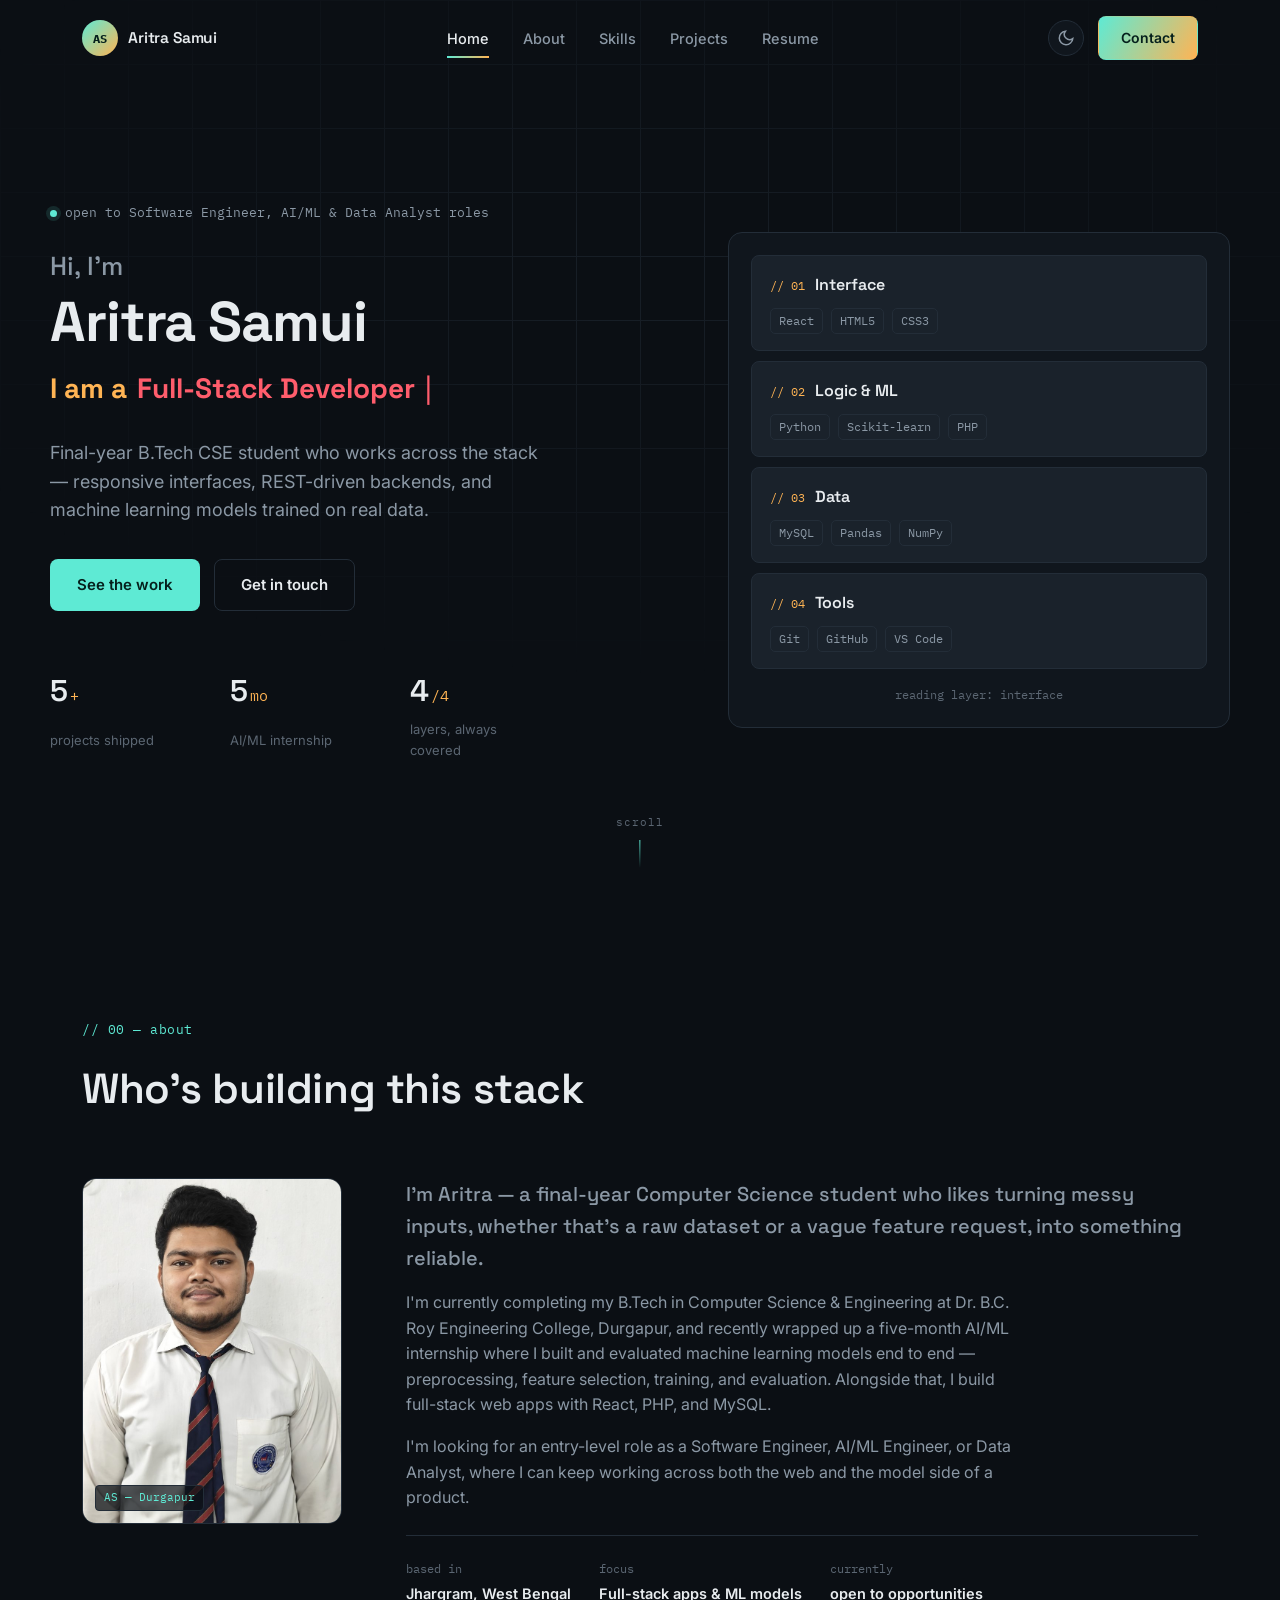
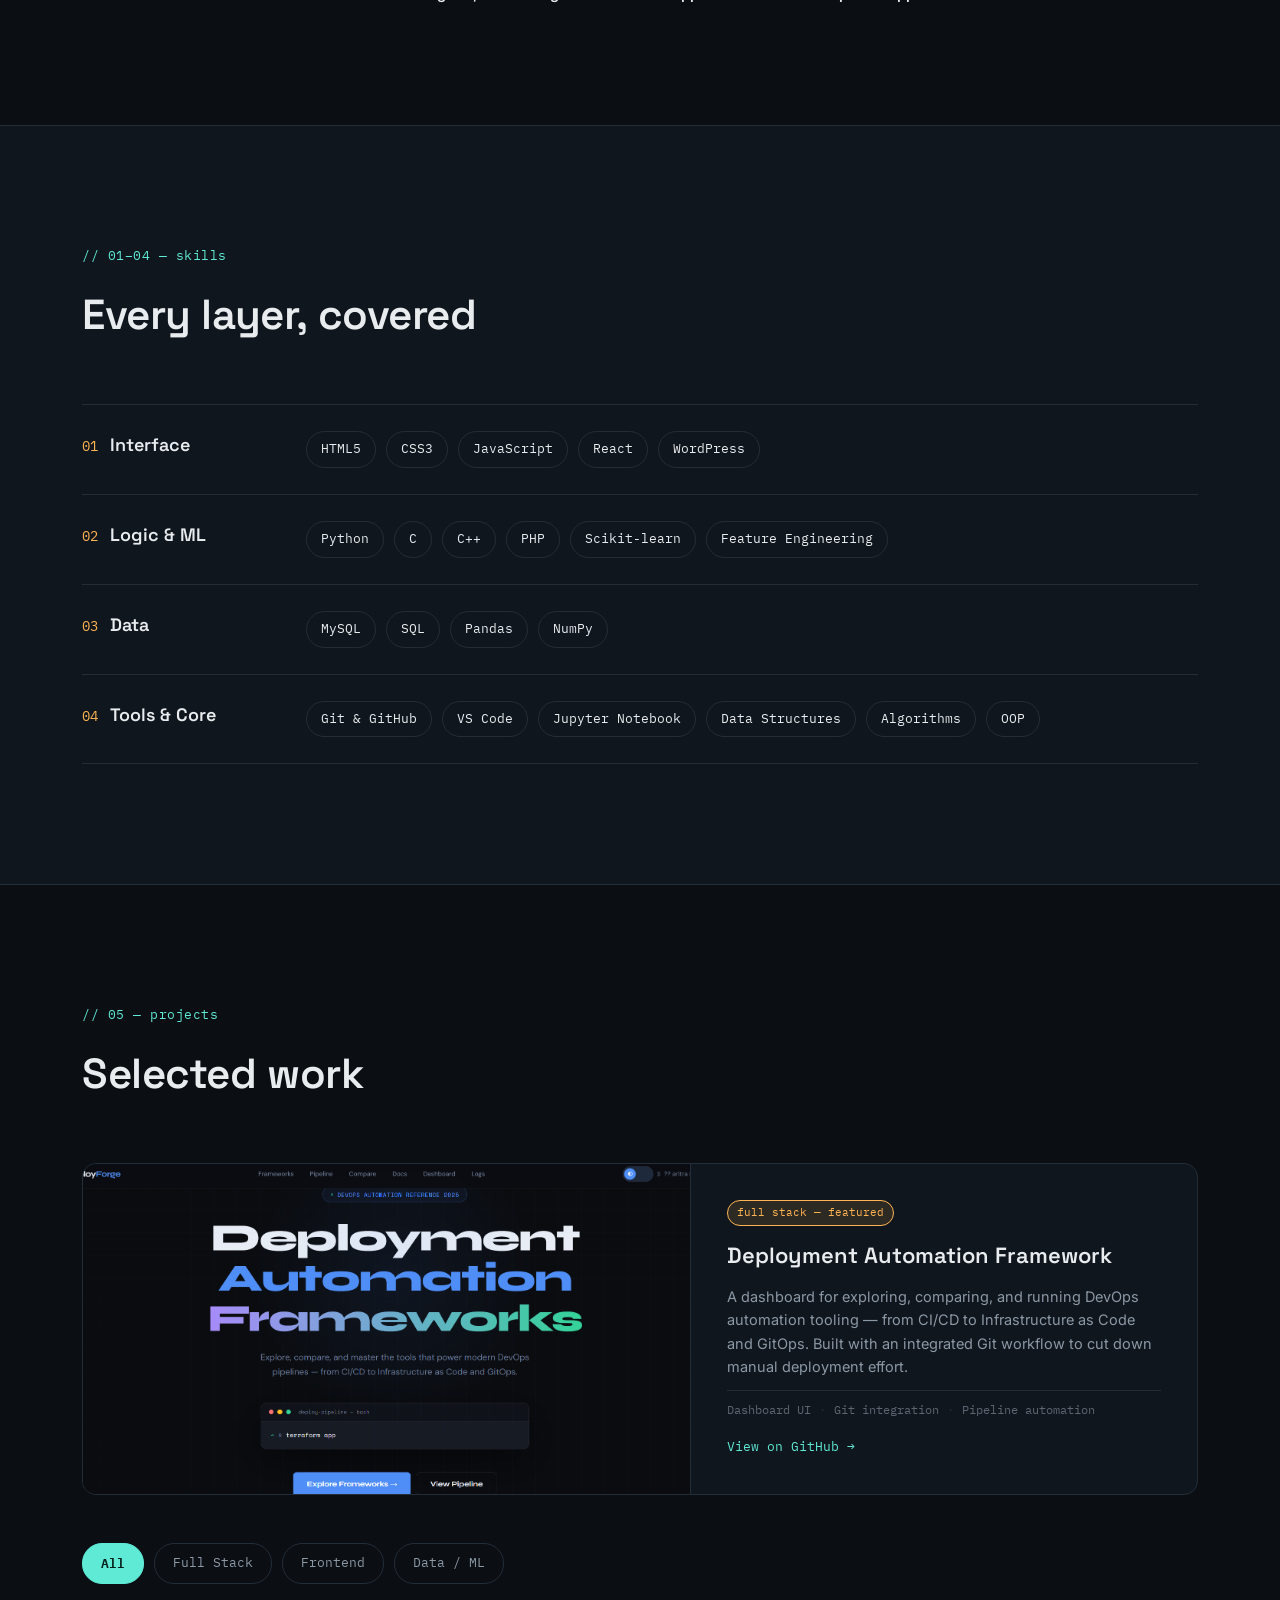
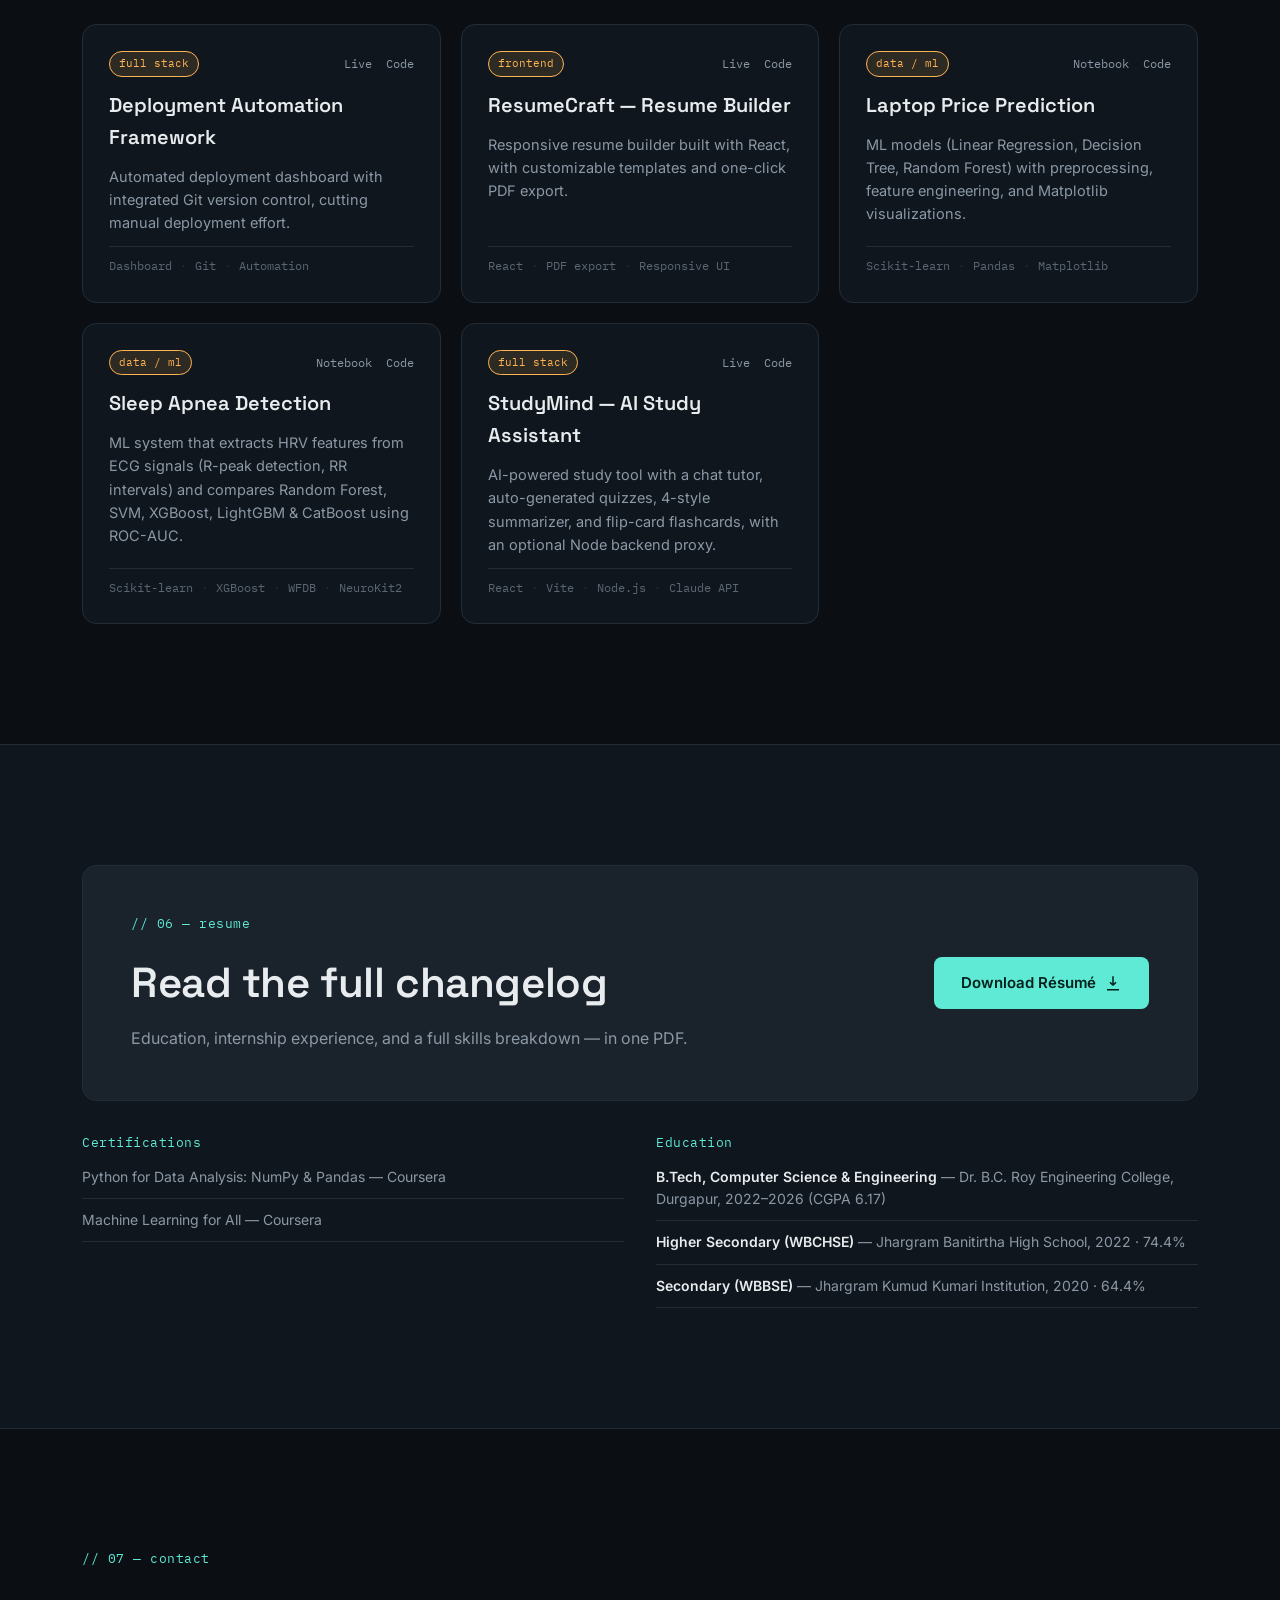
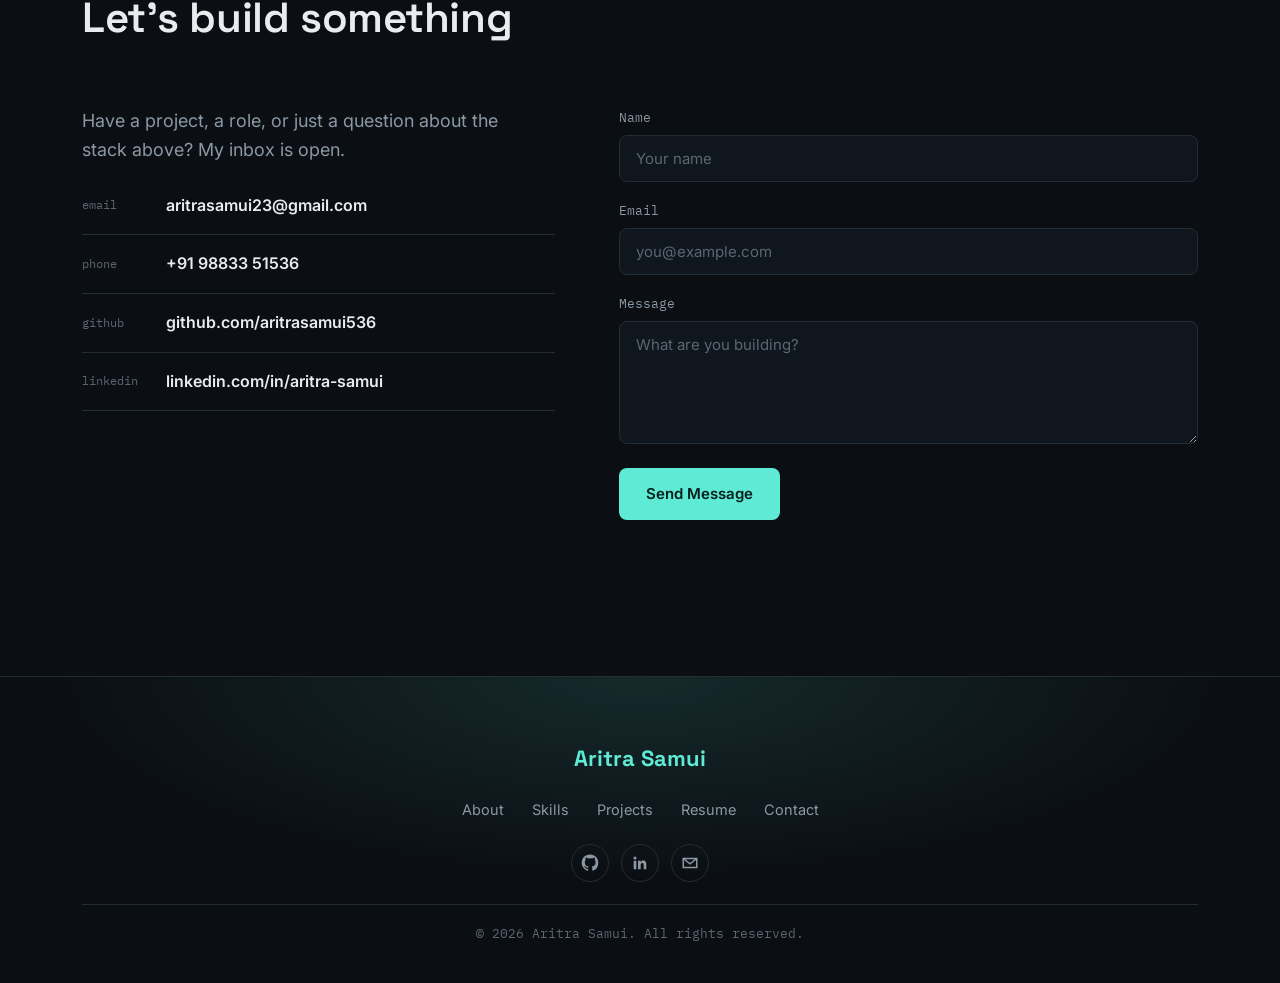
==== commit b8093c85: "Add project cards for new ML and fullstack projects Added project cards for Sleep Apnea Detection an" ====
--- a/aritra-samui-portfolio-responsive/index.html
+++ b/aritra-samui-portfolio-responsive/index.html
@@ -49,6 +49,7 @@
       </button>
     </div>
   </div>
+  <div class="nav-backdrop" id="navBackdrop" aria-hidden="true"></div>
 </header>
 
 <!-- HERO -->
@@ -75,7 +76,7 @@
 
       <div class="hero-stats">
         <div class="hero-stat">
-          <span class="hero-stat-num" data-count="3">0</span><span class="hero-stat-suffix">+</span>
+          <span class="hero-stat-num" data-count="5">0</span><span class="hero-stat-suffix">+</span>
           <span class="hero-stat-label">projects shipped</span>
         </div>
         <div class="hero-stat">
@@ -339,6 +340,36 @@
         <p class="project-desc">ML models (Linear Regression, Decision Tree, Random Forest) with preprocessing, feature engineering, and Matplotlib visualizations.</p>
         <div class="project-stack">
           <span>Scikit-learn</span><span>Pandas</span><span>Matplotlib</span>
+        </div>
+      </article>
+
+      <article class="project-card" data-category="ml" data-url="https://github.com/aritrasamui536/sleep-apnea-detection" tabindex="0" role="link" aria-label="Open Sleep Apnea Detection on GitHub">
+        <div class="project-card-top">
+          <span class="project-layer-tag">data / ml</span>
+          <div class="project-links">
+            <a href="https://github.com/aritrasamui536/sleep-apnea-detection" target="_blank" rel="noopener" aria-label="Notebook for Sleep Apnea Detection">Notebook</a>
+            <a href="https://github.com/aritrasamui536/sleep-apnea-detection" target="_blank" rel="noopener" aria-label="Source code of Sleep Apnea Detection">Code</a>
+          </div>
+        </div>
+        <h3 class="project-title">Sleep Apnea Detection</h3>
+        <p class="project-desc">ML system that extracts HRV features from ECG signals (R-peak detection, RR intervals) and compares Random Forest, SVM, XGBoost, LightGBM &amp; CatBoost using ROC-AUC.</p>
+        <div class="project-stack">
+          <span>Scikit-learn</span><span>XGBoost</span><span>WFDB</span><span>NeuroKit2</span>
+        </div>
+      </article>
+
+      <article class="project-card" data-category="fullstack" data-url="https://github.com/aritrasamui536/AI-Powered-Study-Assistant" tabindex="0" role="link" aria-label="Open AI-Powered Study Assistant on GitHub">
+        <div class="project-card-top">
+          <span class="project-layer-tag">full stack</span>
+          <div class="project-links">
+            <a href="https://github.com/aritrasamui536/AI-Powered-Study-Assistant" target="_blank" rel="noopener" aria-label="Live demo of AI-Powered Study Assistant">Live</a>
+            <a href="https://github.com/aritrasamui536/AI-Powered-Study-Assistant" target="_blank" rel="noopener" aria-label="Source code of AI-Powered Study Assistant">Code</a>
+          </div>
+        </div>
+        <h3 class="project-title">StudyMind — AI Study Assistant</h3>
+        <p class="project-desc">AI-powered study tool with a chat tutor, auto-generated quizzes, 4-style summarizer, and flip-card flashcards, with an optional Node backend proxy.</p>
+        <div class="project-stack">
+          <span>React</span><span>Vite</span><span>Node.js</span><span>Claude API</span>
         </div>
       </article>
 
--- a/aritra-samui-portfolio-responsive/assets/css/style.css
+++ b/aritra-samui-portfolio-responsive/assets/css/style.css
@@ -1,5 +1,5 @@
 /* =========================================================
-   Aryan Reddy — Portfolio
+   Aritra Samui — Portfolio
    Design concept: the page IS a full stack. Every section is
    a "layer" (UI / API / Data / Infra), labelled and ordered
    the way a real system is layered.
@@ -214,18 +214,26 @@
 .nav-actions{ display: flex; align-items: center; gap: 14px; justify-self: end; }
 
 .theme-toggle{
+  position: relative;
   width: 36px; height: 36px;
   display: grid; place-items: center;
   background: var(--surface);
   border: 1px solid var(--border);
   border-radius: 50%;
   color: var(--text-muted);
-  transition: color .2s, border-color .2s;
+  overflow: hidden;
+  transition: color .2s, border-color .2s, transform .2s var(--ease);
 }
 .theme-toggle:hover{ color: var(--accent); border-color: var(--accent); }
-.theme-icon-sun{ display: none; }
-[data-theme="light"] .theme-icon-moon{ display: none; }
-[data-theme="light"] .theme-icon-sun{ display: block; }
+.theme-toggle:active{ transform: scale(.9); }
+.theme-icon{
+  position: absolute;
+  transition: opacity .35s var(--ease), transform .5s var(--ease);
+}
+.theme-icon-moon{ opacity: 1; transform: rotate(0deg) scale(1); }
+.theme-icon-sun{ opacity: 0; transform: rotate(-90deg) scale(.4); }
+[data-theme="light"] .theme-icon-moon{ opacity: 0; transform: rotate(90deg) scale(.4); }
+[data-theme="light"] .theme-icon-sun{ opacity: 1; transform: rotate(0deg) scale(1); }
 
 .btn-gradient{
   background: linear-gradient(120deg, var(--accent), var(--accent-warm));
@@ -246,6 +254,19 @@
 .nav-toggle.is-open span:nth-child(1){ transform: translateY(7px) rotate(45deg); }
 .nav-toggle.is-open span:nth-child(2){ opacity: 0; }
 .nav-toggle.is-open span:nth-child(3){ transform: translateY(-7px) rotate(-45deg); }
+
+.nav-backdrop{
+  position: fixed;
+  inset: 0;
+  top: 64px;
+  background: rgba(0,0,0,.45);
+  backdrop-filter: blur(2px);
+  opacity: 0;
+  pointer-events: none;
+  z-index: 45;
+  transition: opacity .3s var(--ease);
+}
+.nav-backdrop.is-open{ opacity: 1; pointer-events: auto; }
 
 /* ================= HERO ================= */
 .hero{
@@ -867,3 +888,57 @@
   .hero-stat{ width: 100%; }
   .btn{ padding: 12px 20px; font-size: 14px; }
 }
+
+/* ----- floating pill nav (mobile) ----- */
+@media (max-width: 760px){
+  .nav{
+    top: 12px;
+    left: 12px;
+    right: 12px;
+    transition: opacity .3s ease, transform .3s ease;
+  }
+  .nav.is-hidden{
+    opacity: 0;
+    transform: translateY(-12px);
+    pointer-events: none;
+  }
+
+  .nav-inner{
+    background: rgba(16, 22, 29, .9);
+    backdrop-filter: blur(10px);
+    border: 1px solid var(--border);
+    border-radius: 40px;
+    padding: 10px 14px;
+    grid-template-columns: 1fr auto;
+  }
+  [data-theme="light"] .nav-inner{
+    background: rgba(255, 255, 255, .85);
+  }
+  .nav.is-scrolled .nav-inner{
+    background: rgba(16, 22, 29, .95);
+  }
+  [data-theme="light"] .nav.is-scrolled .nav-inner{
+    background: rgba(255, 255, 255, .95);
+  }
+
+  .nav-contact{ display: none; }
+  .nav-logo-text{ display: none; }
+  .nav-actions{ gap: 16px; }
+
+  .theme-toggle{
+    background: var(--surface);
+    border: 1.5px solid var(--accent);
+  }
+  [data-theme="light"] .theme-toggle{
+    background: #ffffff;
+    border: 1.5px solid var(--accent);
+  }
+
+  .nav-links{
+    top: 80px;
+    left: 12px;
+    right: 12px;
+    border-radius: 20px;
+    border: 1px solid var(--border);
+  }
+}
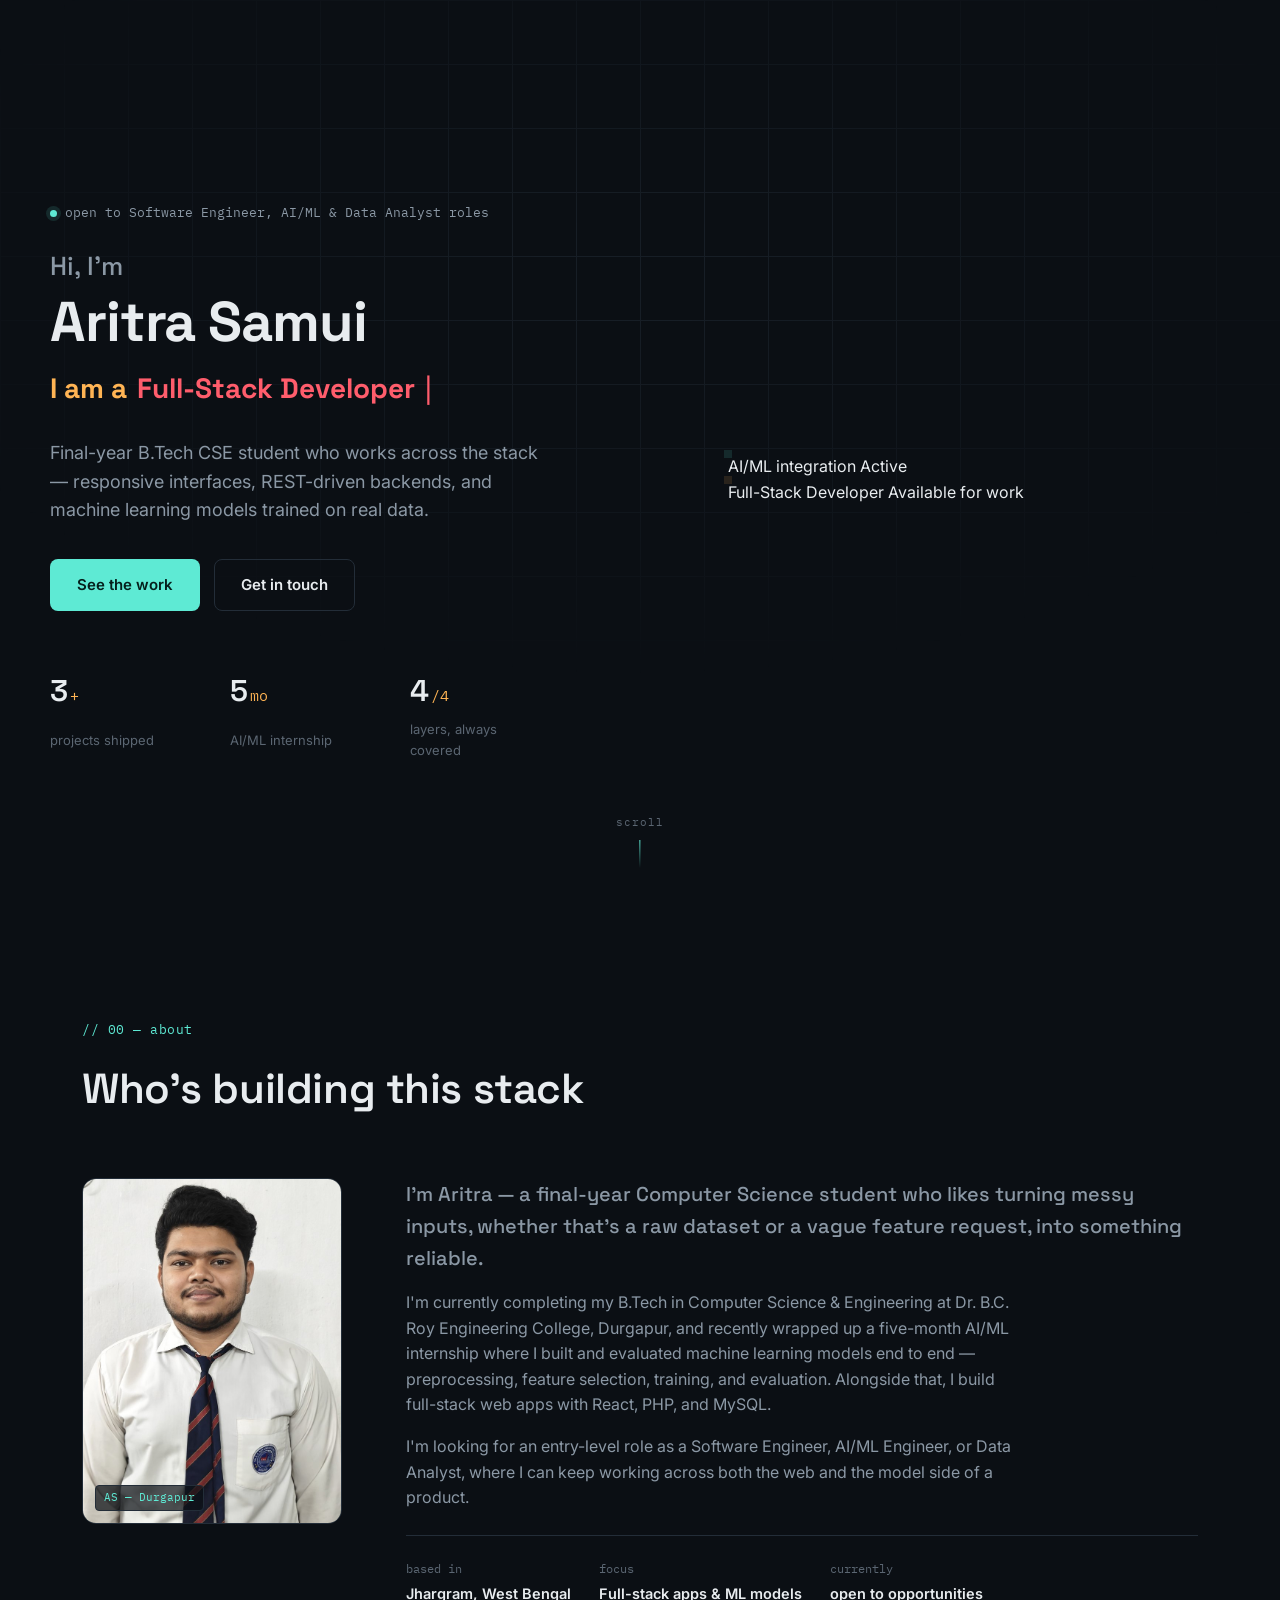
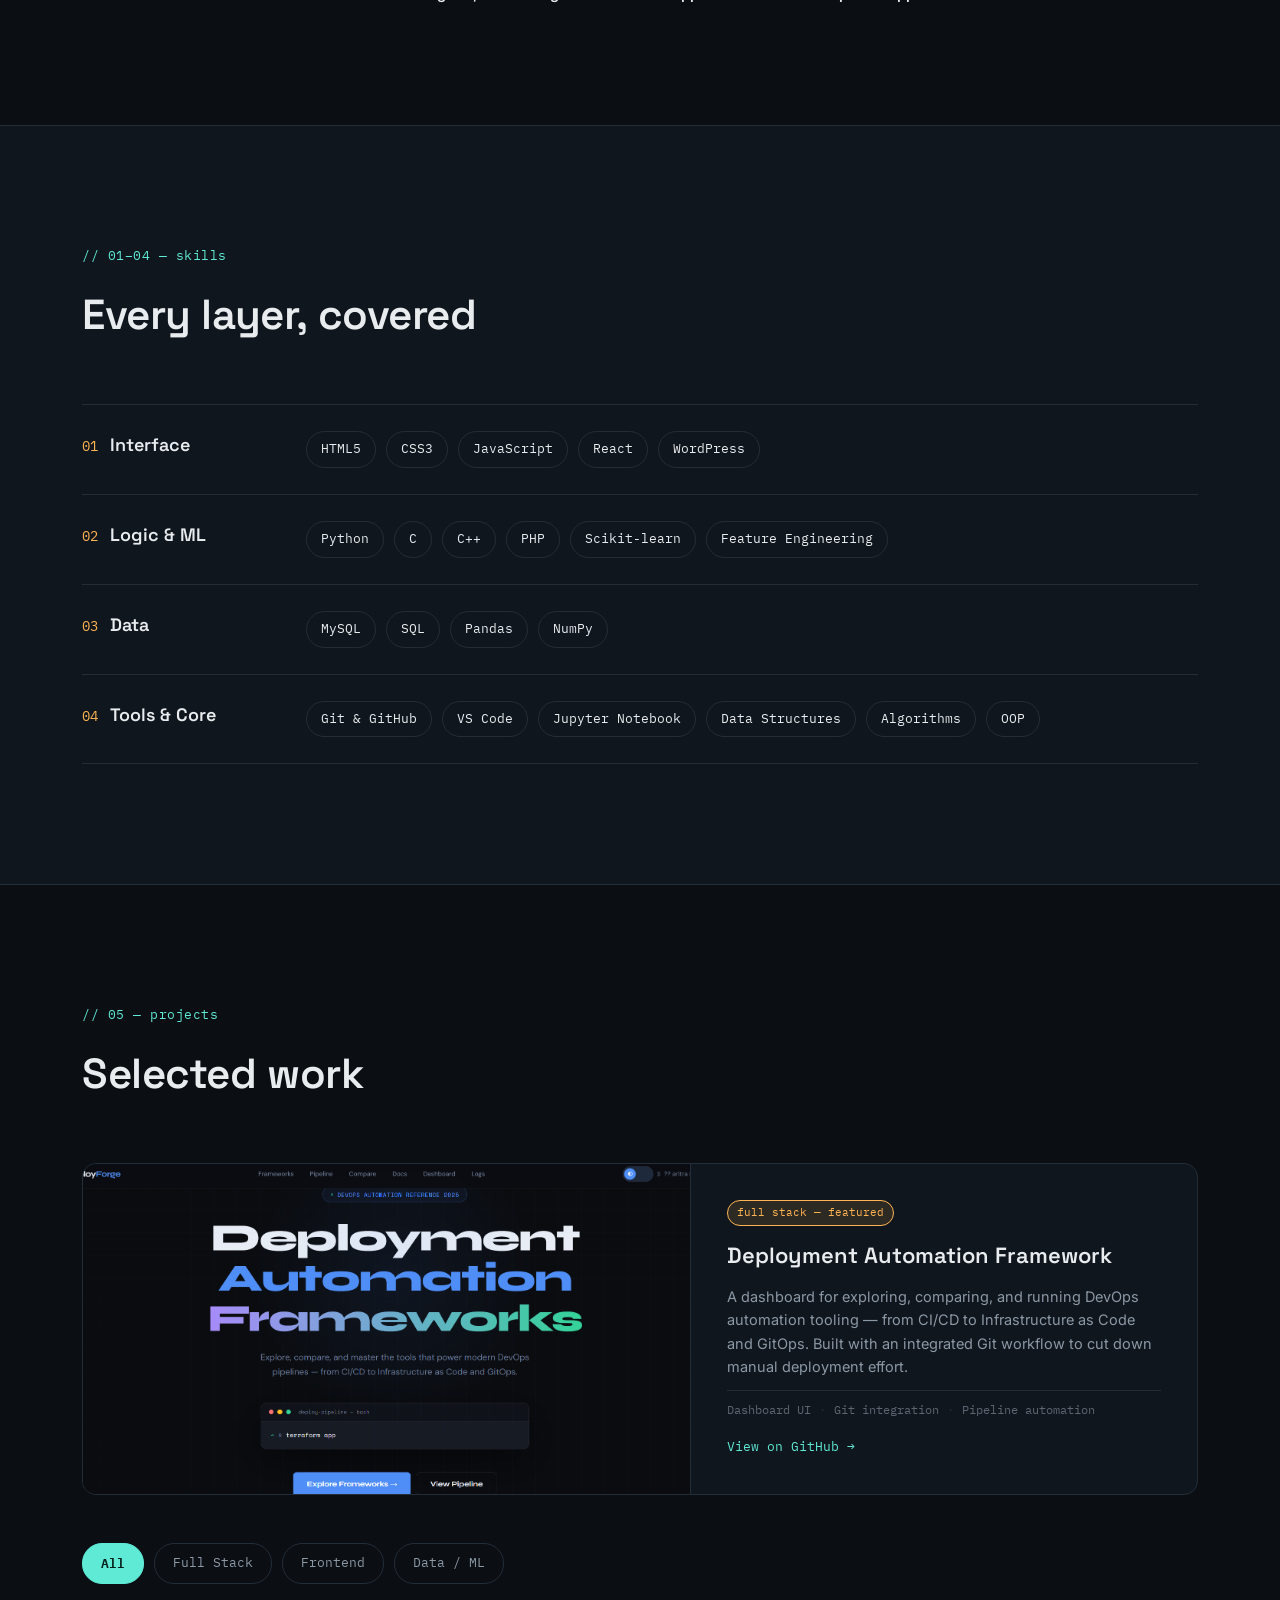
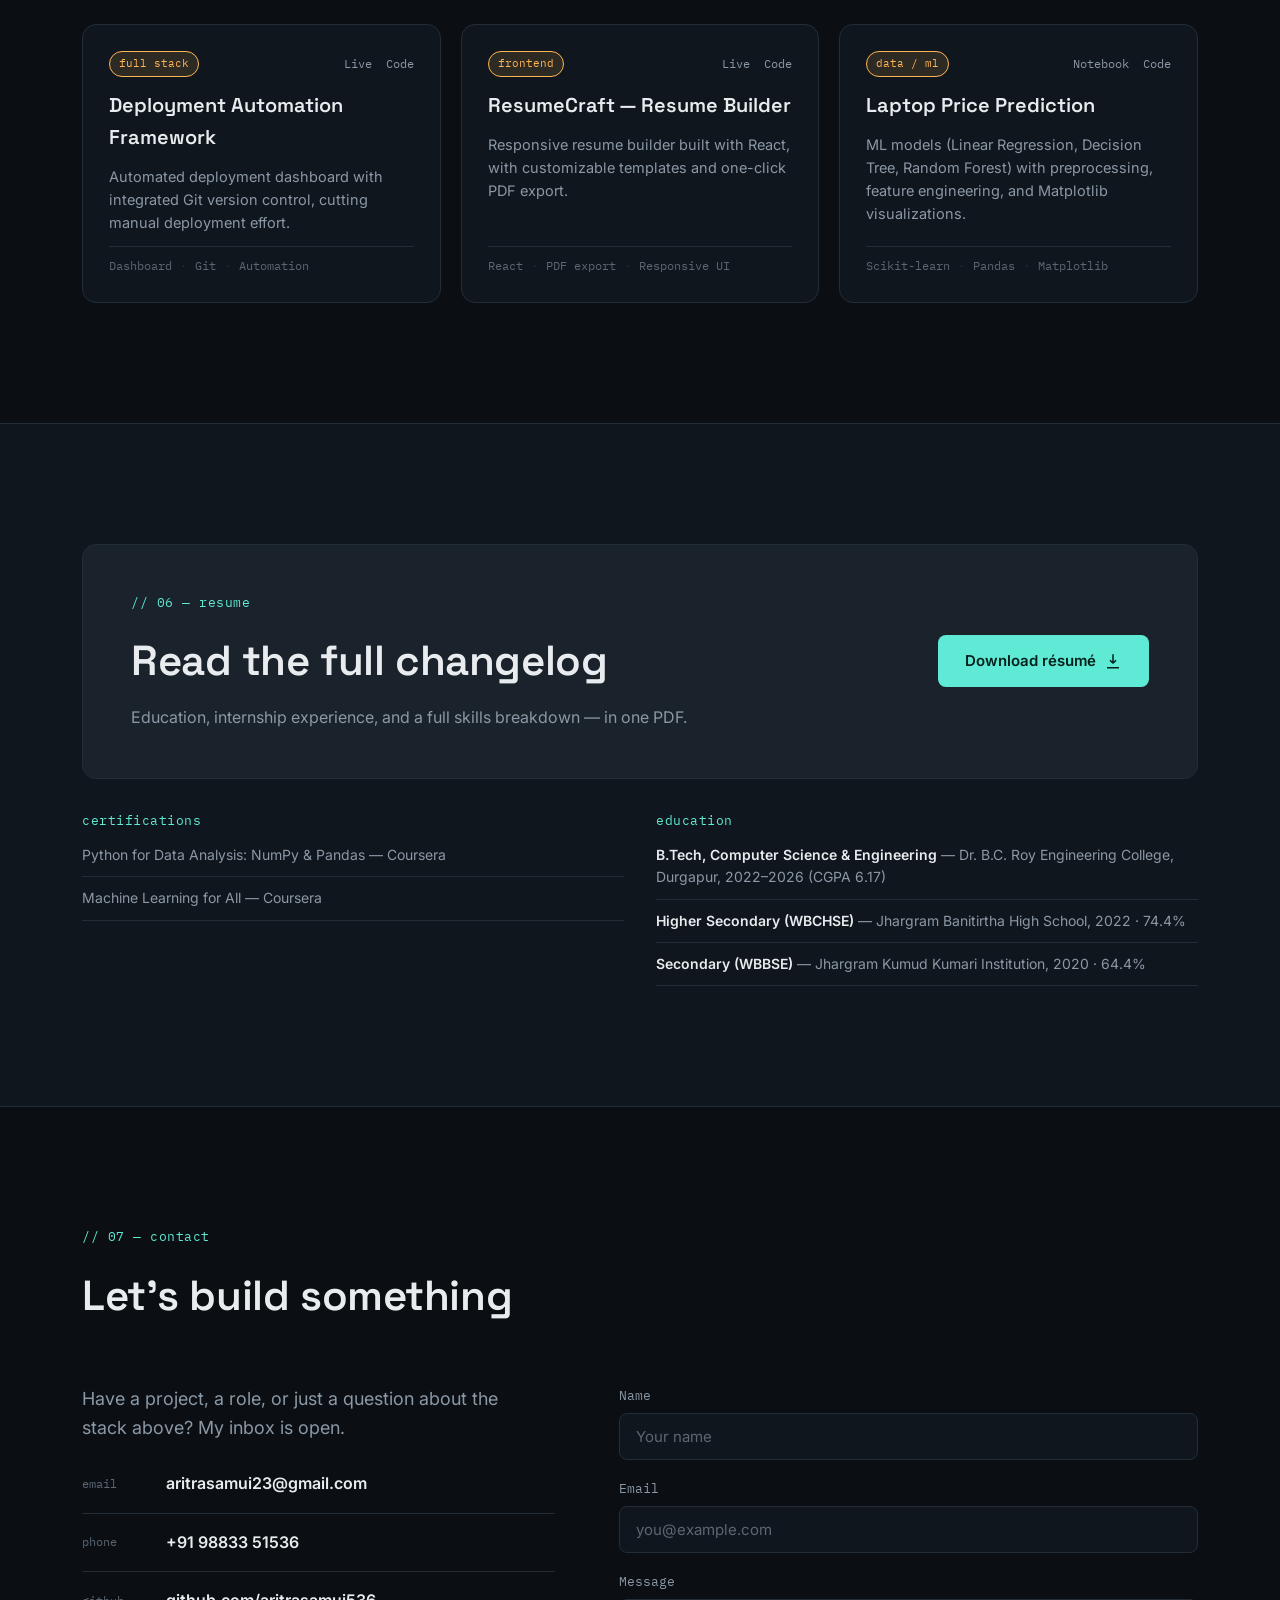
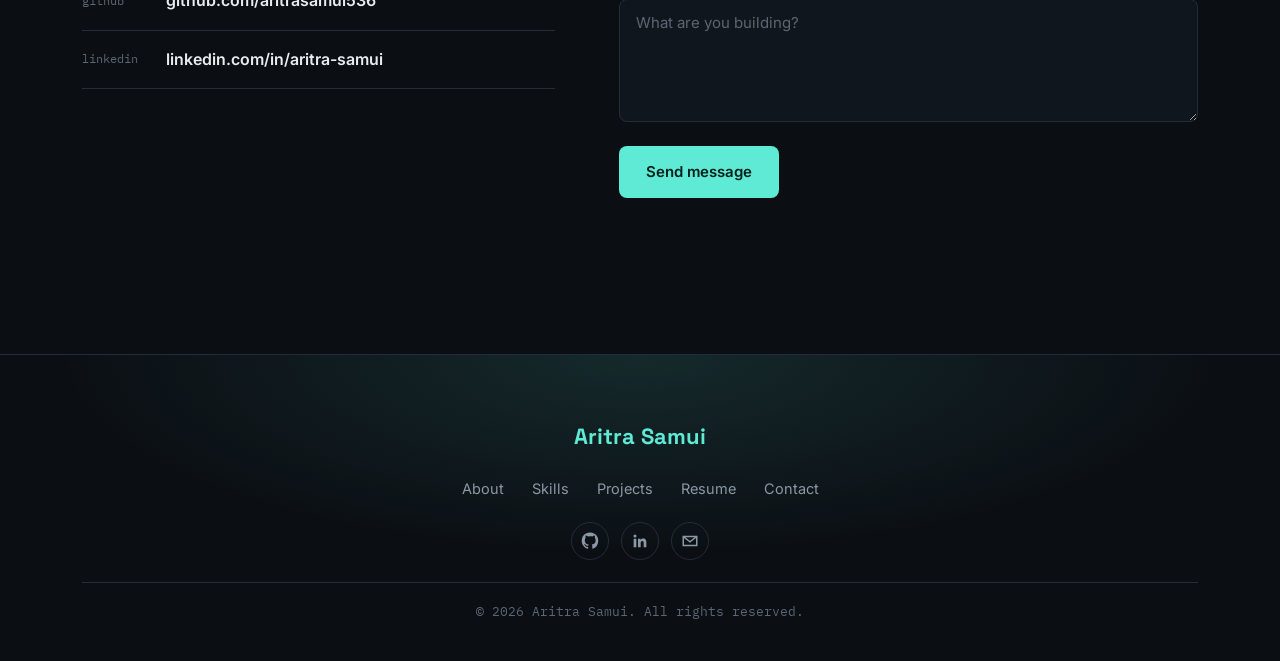
==== commit b84693de: "Update title and project details in index.html" ====
--- a/aritra-samui-portfolio-responsive/index.html
+++ b/aritra-samui-portfolio-responsive/index.html
@@ -3,7 +3,7 @@
 <head>
 <meta charset="UTF-8">
 <meta name="viewport" content="width=device-width, initial-scale=1.0">
-<title>Aritra Samui — Full-Stack Developer &amp; Software Engineer / AI-ML</title>
+<title>Aritra Samui — Software Engineer / AI-ML &amp; Full-Stack Developer</title>
 <meta name="description" content="Aritra Samui — final-year B.Tech CSE student, AI/ML intern, and full-stack developer. Portfolio with projects, skills, and contact info.">
 
 <link rel="preconnect" href="https://fonts.googleapis.com">
@@ -76,7 +76,7 @@
 
       <div class="hero-stats">
         <div class="hero-stat">
-          <span class="hero-stat-num" data-count="5">0</span><span class="hero-stat-suffix">+</span>
+          <span class="hero-stat-num" data-count="3">0</span><span class="hero-stat-suffix">+</span>
           <span class="hero-stat-label">projects shipped</span>
         </div>
         <div class="hero-stat">
@@ -90,45 +90,39 @@
       </div>
     </div>
 
-    <!-- Signature element: literal cross-section of a "full stack" -->
-    <div class="stack-diagram" id="stackDiagram">
-      <div class="stack-layer" data-layer="ui" style="--i:0">
-        <div class="stack-layer-head">
-          <span class="stack-layer-tag">// 01</span>
-          <span class="stack-layer-name">Interface</span>
-        </div>
-        <div class="stack-layer-pills">
-          <span>React</span><span>HTML5</span><span>CSS3</span>
-        </div>
-      </div>
-      <div class="stack-layer" data-layer="api" style="--i:1">
-        <div class="stack-layer-head">
-          <span class="stack-layer-tag">// 02</span>
-          <span class="stack-layer-name">Logic &amp; ML</span>
-        </div>
-        <div class="stack-layer-pills">
-          <span>Python</span><span>Scikit-learn</span><span>PHP</span>
-        </div>
-      </div>
-      <div class="stack-layer" data-layer="db" style="--i:2">
-        <div class="stack-layer-head">
-          <span class="stack-layer-tag">// 03</span>
-          <span class="stack-layer-name">Data</span>
-        </div>
-        <div class="stack-layer-pills">
-          <span>MySQL</span><span>Pandas</span><span>NumPy</span>
-        </div>
-      </div>
-      <div class="stack-layer" data-layer="infra" style="--i:3">
-        <div class="stack-layer-head">
-          <span class="stack-layer-tag">// 04</span>
-          <span class="stack-layer-name">Tools</span>
-        </div>
-        <div class="stack-layer-pills">
-          <span>Git</span><span>GitHub</span><span>VS Code</span>
-        </div>
-      </div>
-      <div class="stack-current" id="stackCurrent">reading layer: interface</div>
+    <!-- Signature element: animated wireframe globe -->
+    <div class="globe-stage">
+      <div class="globe-badge globe-badge-top">
+        <span class="globe-badge-dot" style="background: var(--accent); box-shadow: 0 0 0 4px var(--accent-soft);"></span>
+        <div class="globe-badge-text">
+          <span class="globe-badge-title">AI/ML integration</span>
+          <span class="globe-badge-sub">Active</span>
+        </div>
+      </div>
+
+      <div class="globe-wrap">
+        <div class="globe-glow"></div>
+        <div class="globe">
+          <div class="globe-ring v1"></div>
+          <div class="globe-ring v2"></div>
+          <div class="globe-ring v3"></div>
+          <div class="globe-ring v4"></div>
+          <div class="globe-ring v5"></div>
+          <div class="globe-ring v6"></div>
+          <div class="globe-ring h1"></div>
+          <div class="globe-ring h2"></div>
+          <div class="globe-ring h3"></div>
+          <div class="globe-ring equator"></div>
+        </div>
+      </div>
+
+      <div class="globe-badge globe-badge-bottom">
+        <span class="globe-badge-dot" style="background: var(--accent-warm); box-shadow: 0 0 0 4px var(--accent-warm-soft);"></span>
+        <div class="globe-badge-text">
+          <span class="globe-badge-title">Full-Stack Developer</span>
+          <span class="globe-badge-sub">Available for work</span>
+        </div>
+      </div>
     </div>
   </div>
 
@@ -340,36 +334,6 @@
         <p class="project-desc">ML models (Linear Regression, Decision Tree, Random Forest) with preprocessing, feature engineering, and Matplotlib visualizations.</p>
         <div class="project-stack">
           <span>Scikit-learn</span><span>Pandas</span><span>Matplotlib</span>
-        </div>
-      </article>
-
-      <article class="project-card" data-category="ml" data-url="https://github.com/aritrasamui536/sleep-apnea-detection" tabindex="0" role="link" aria-label="Open Sleep Apnea Detection on GitHub">
-        <div class="project-card-top">
-          <span class="project-layer-tag">data / ml</span>
-          <div class="project-links">
-            <a href="https://github.com/aritrasamui536/sleep-apnea-detection" target="_blank" rel="noopener" aria-label="Notebook for Sleep Apnea Detection">Notebook</a>
-            <a href="https://github.com/aritrasamui536/sleep-apnea-detection" target="_blank" rel="noopener" aria-label="Source code of Sleep Apnea Detection">Code</a>
-          </div>
-        </div>
-        <h3 class="project-title">Sleep Apnea Detection</h3>
-        <p class="project-desc">ML system that extracts HRV features from ECG signals (R-peak detection, RR intervals) and compares Random Forest, SVM, XGBoost, LightGBM &amp; CatBoost using ROC-AUC.</p>
-        <div class="project-stack">
-          <span>Scikit-learn</span><span>XGBoost</span><span>WFDB</span><span>NeuroKit2</span>
-        </div>
-      </article>
-
-      <article class="project-card" data-category="fullstack" data-url="https://github.com/aritrasamui536/AI-Powered-Study-Assistant" tabindex="0" role="link" aria-label="Open AI-Powered Study Assistant on GitHub">
-        <div class="project-card-top">
-          <span class="project-layer-tag">full stack</span>
-          <div class="project-links">
-            <a href="https://github.com/aritrasamui536/AI-Powered-Study-Assistant" target="_blank" rel="noopener" aria-label="Live demo of AI-Powered Study Assistant">Live</a>
-            <a href="https://github.com/aritrasamui536/AI-Powered-Study-Assistant" target="_blank" rel="noopener" aria-label="Source code of AI-Powered Study Assistant">Code</a>
-          </div>
-        </div>
-        <h3 class="project-title">StudyMind — AI Study Assistant</h3>
-        <p class="project-desc">AI-powered study tool with a chat tutor, auto-generated quizzes, 4-style summarizer, and flip-card flashcards, with an optional Node backend proxy.</p>
-        <div class="project-stack">
-          <span>React</span><span>Vite</span><span>Node.js</span><span>Claude API</span>
         </div>
       </article>
 
@@ -390,8 +354,8 @@
           Education, internship experience, and a full skills breakdown — in one PDF.
         </p>
       </div>
-      <a href="assets/Aritra_cv.pdf" download class="btn btn-primary resume-btn">
-        <span>Download Résumé</span>
+      <a href="assets/Aritra_Samui_CV.pdf" download class="btn btn-primary resume-btn">
+        <span>Download résumé</span>
         <svg width="18" height="18" viewBox="0 0 24 24" fill="none" stroke="currentColor" stroke-width="2">
           <path d="M12 3v12m0 0l-4-4m4 4l4-4M4 21h16"/>
         </svg>
@@ -400,14 +364,14 @@
 
     <div class="resume-extra">
       <div class="resume-extra-block" data-reveal>
-        <span class="section-tag">Certifications</span>
+        <span class="section-tag">certifications</span>
         <ul class="resume-list">
           <li>Python for Data Analysis: NumPy &amp; Pandas — Coursera</li>
           <li>Machine Learning for All — Coursera</li>
         </ul>
       </div>
       <div class="resume-extra-block" data-reveal>
-        <span class="section-tag">Education</span>
+        <span class="section-tag">education</span>
         <ul class="resume-list">
           <li><b>B.Tech, Computer Science &amp; Engineering</b> — Dr. B.C. Roy Engineering College, Durgapur, 2022–2026 (CGPA 6.17)</li>
           <li><b>Higher Secondary (WBCHSE)</b> — Jhargram Banitirtha High School, 2022 · 74.4%</li>
@@ -469,7 +433,7 @@
           <textarea id="message" name="message" rows="5" placeholder="What are you building?" required></textarea>
         </div>
         <button type="submit" class="btn btn-primary form-submit" id="formSubmit">
-          <span class="form-submit-text">Send Message</span>
+          <span class="form-submit-text">Send message</span>
         </button>
         <p class="form-status" id="formStatus" role="status" aria-live="polite"></p>
       </form>
--- a/aritra-samui-portfolio-responsive/assets/css/style.css
+++ b/aritra-samui-portfolio-responsive/assets/css/style.css
@@ -150,8 +150,9 @@
   top: 0; left: 0; right: 0;
   z-index: 50;
   border-bottom: 1px solid transparent;
-  transition: background .3s var(--ease), border-color .3s var(--ease);
-}
+  transition: background .3s var(--ease), border-color .3s var(--ease), transform .35s var(--ease);
+}
+.nav.is-hidden{ transform: translateY(-130%); }
 .nav.is-scrolled{
   background: rgba(11, 15, 20, .85);
   backdrop-filter: blur(10px);
@@ -895,44 +896,29 @@
     top: 12px;
     left: 12px;
     right: 12px;
-    transition: opacity .3s ease, transform .3s ease;
   }
-  .nav.is-hidden{
-    opacity: 0;
-    transform: translateY(-12px);
-    pointer-events: none;
-  }
-
   .nav-inner{
-    background: rgba(16, 22, 29, .9);
+    background: rgba(16, 22, 29, .85);
     backdrop-filter: blur(10px);
     border: 1px solid var(--border);
     border-radius: 40px;
     padding: 10px 14px;
     grid-template-columns: 1fr auto;
   }
+  .nav.is-scrolled{
+    background: rgba(16, 22, 29, .9);
+    border-color: var(--border);
+  }
   [data-theme="light"] .nav-inner{
     background: rgba(255, 255, 255, .85);
   }
-  .nav.is-scrolled .nav-inner{
-    background: rgba(16, 22, 29, .95);
-  }
-  [data-theme="light"] .nav.is-scrolled .nav-inner{
-    background: rgba(255, 255, 255, .95);
+  [data-theme="light"] .nav.is-scrolled{
+    background: rgba(255, 255, 255, .9);
   }
 
   .nav-contact{ display: none; }
   .nav-logo-text{ display: none; }
   .nav-actions{ gap: 16px; }
-
-  .theme-toggle{
-    background: var(--surface);
-    border: 1.5px solid var(--accent);
-  }
-  [data-theme="light"] .theme-toggle{
-    background: #ffffff;
-    border: 1.5px solid var(--accent);
-  }
 
   .nav-links{
     top: 80px;
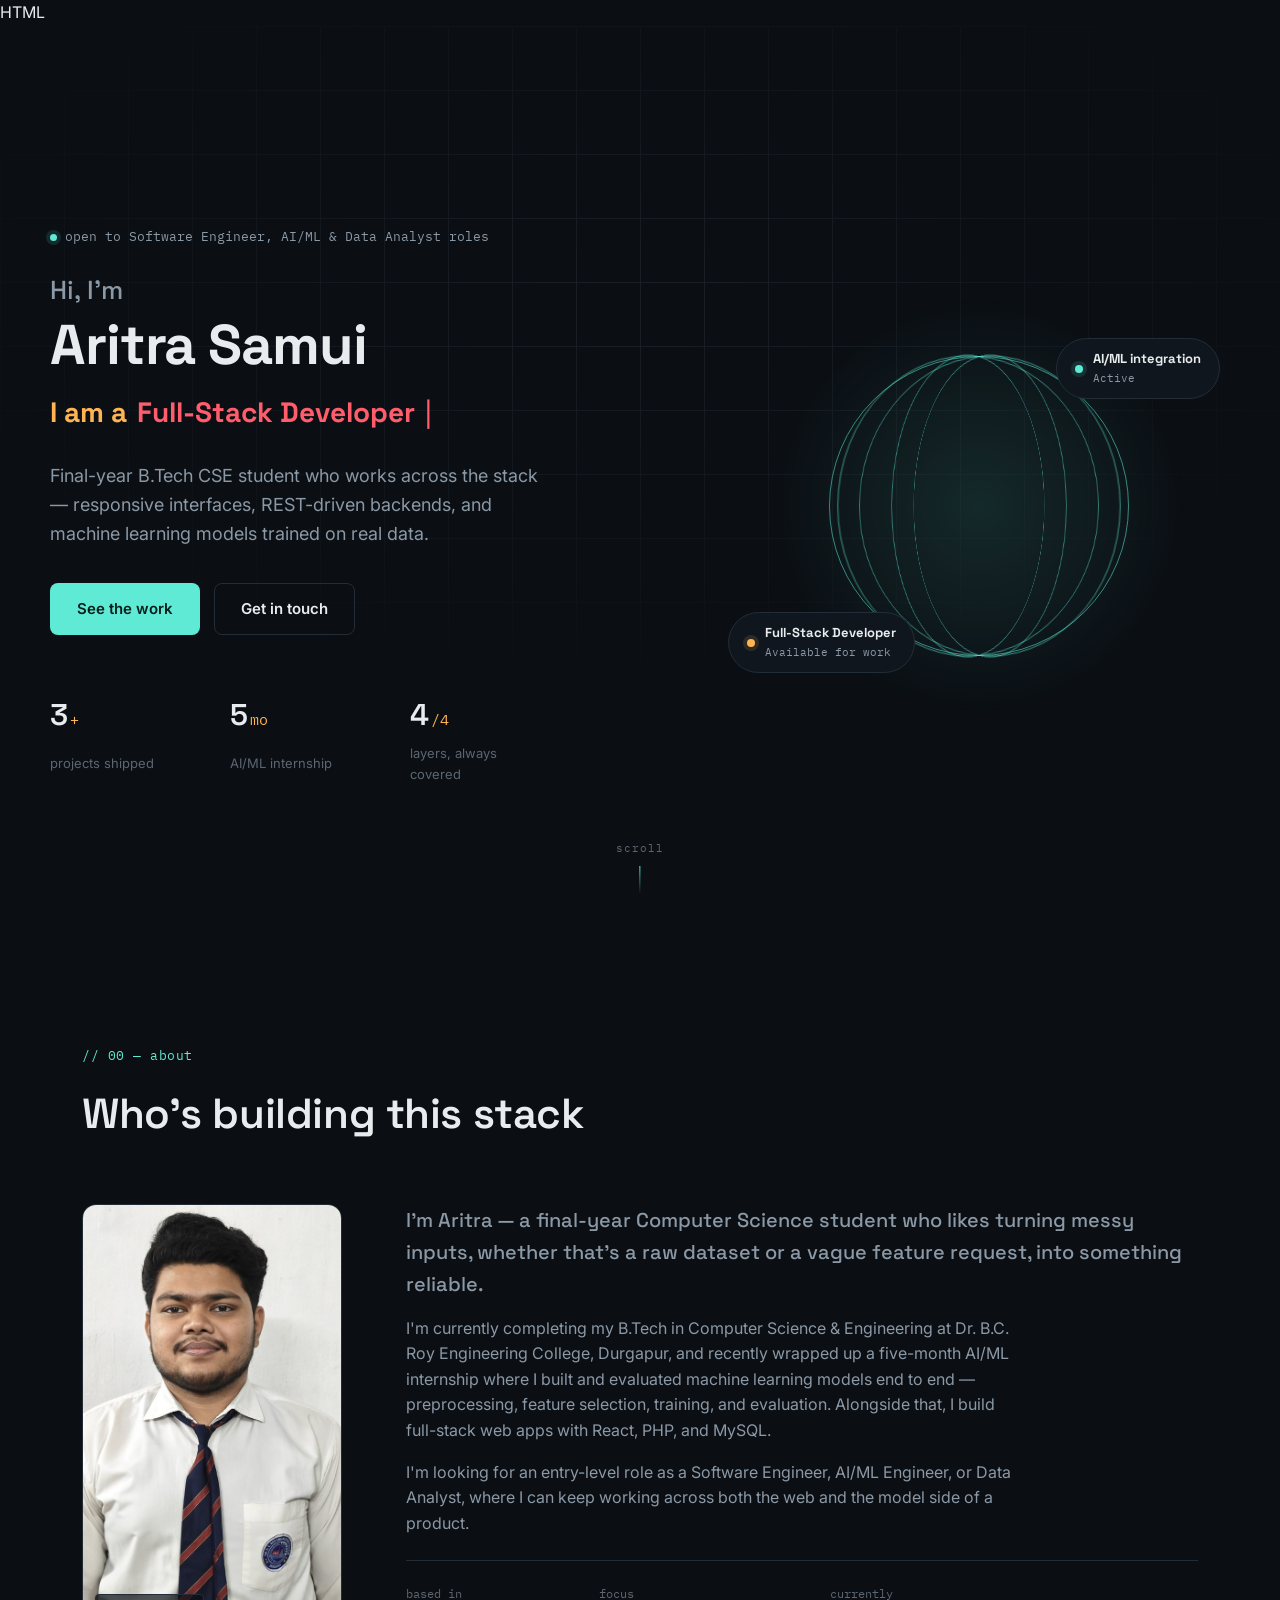
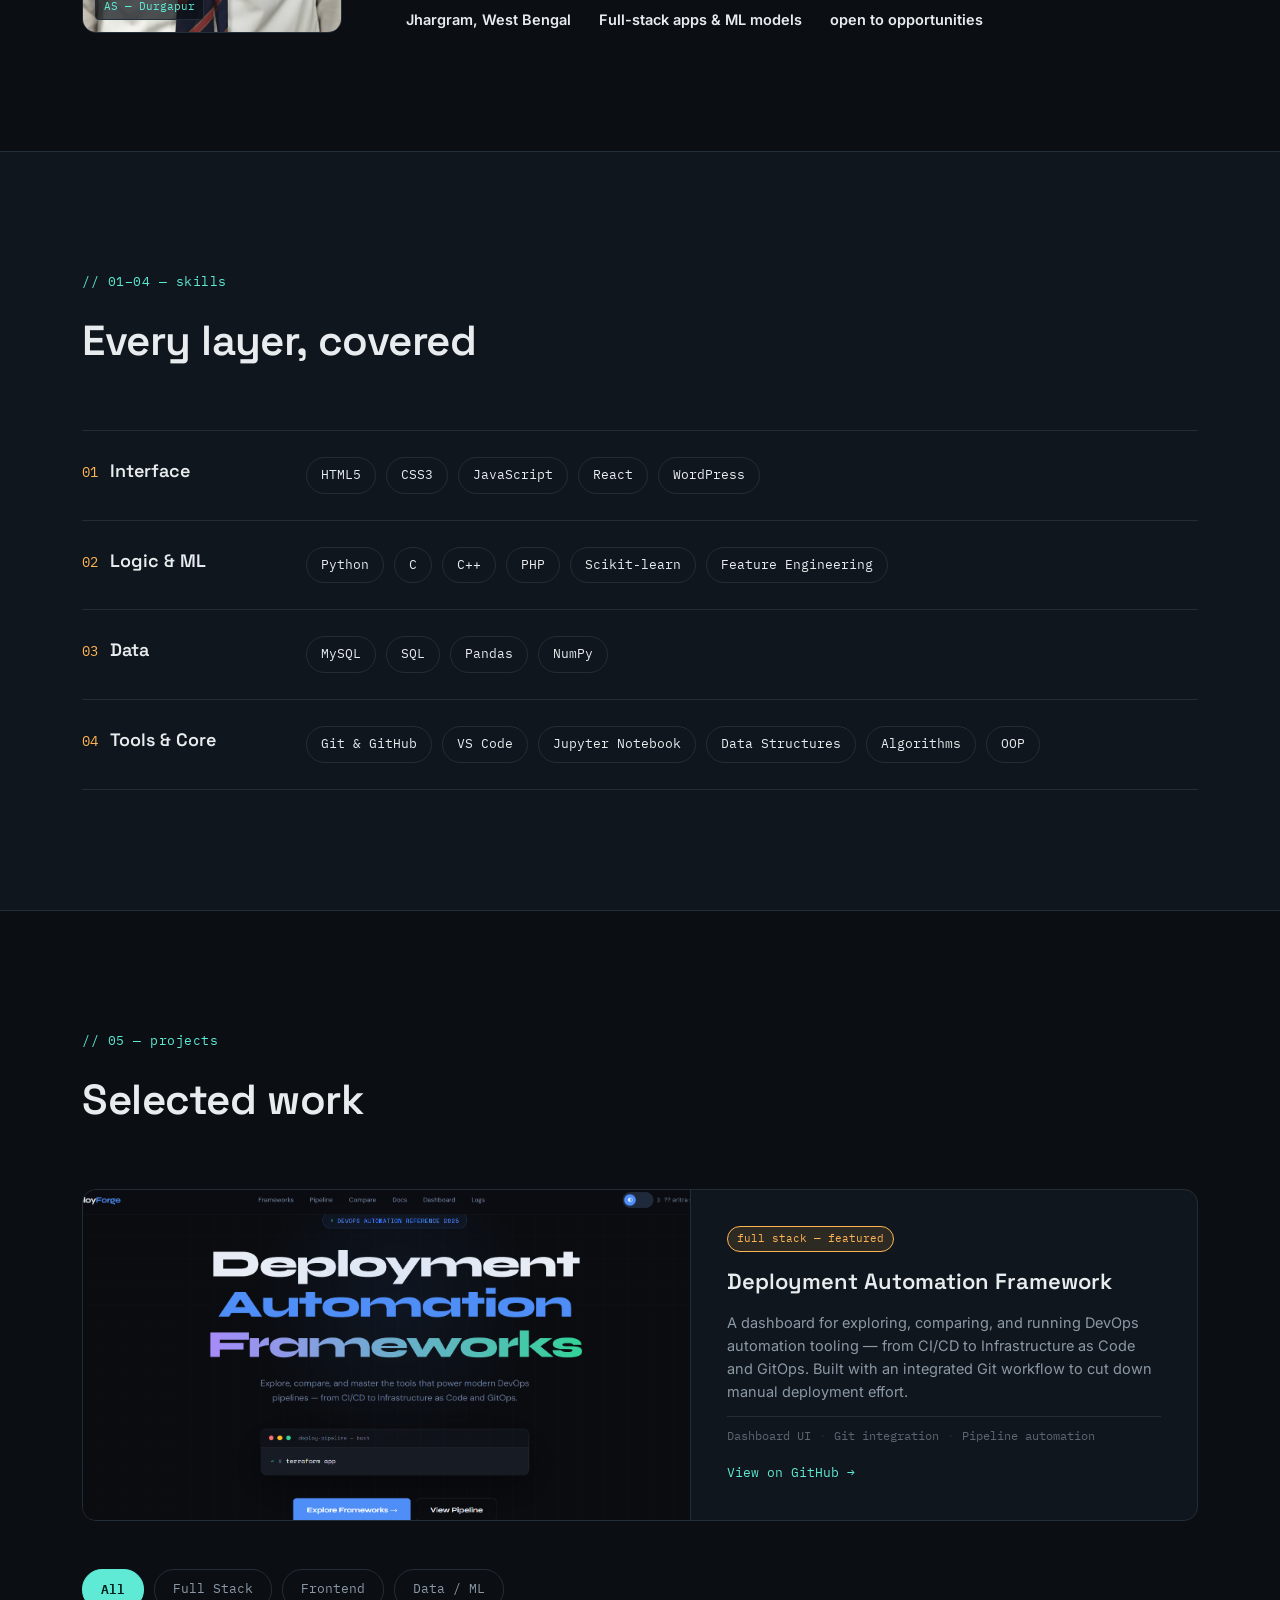
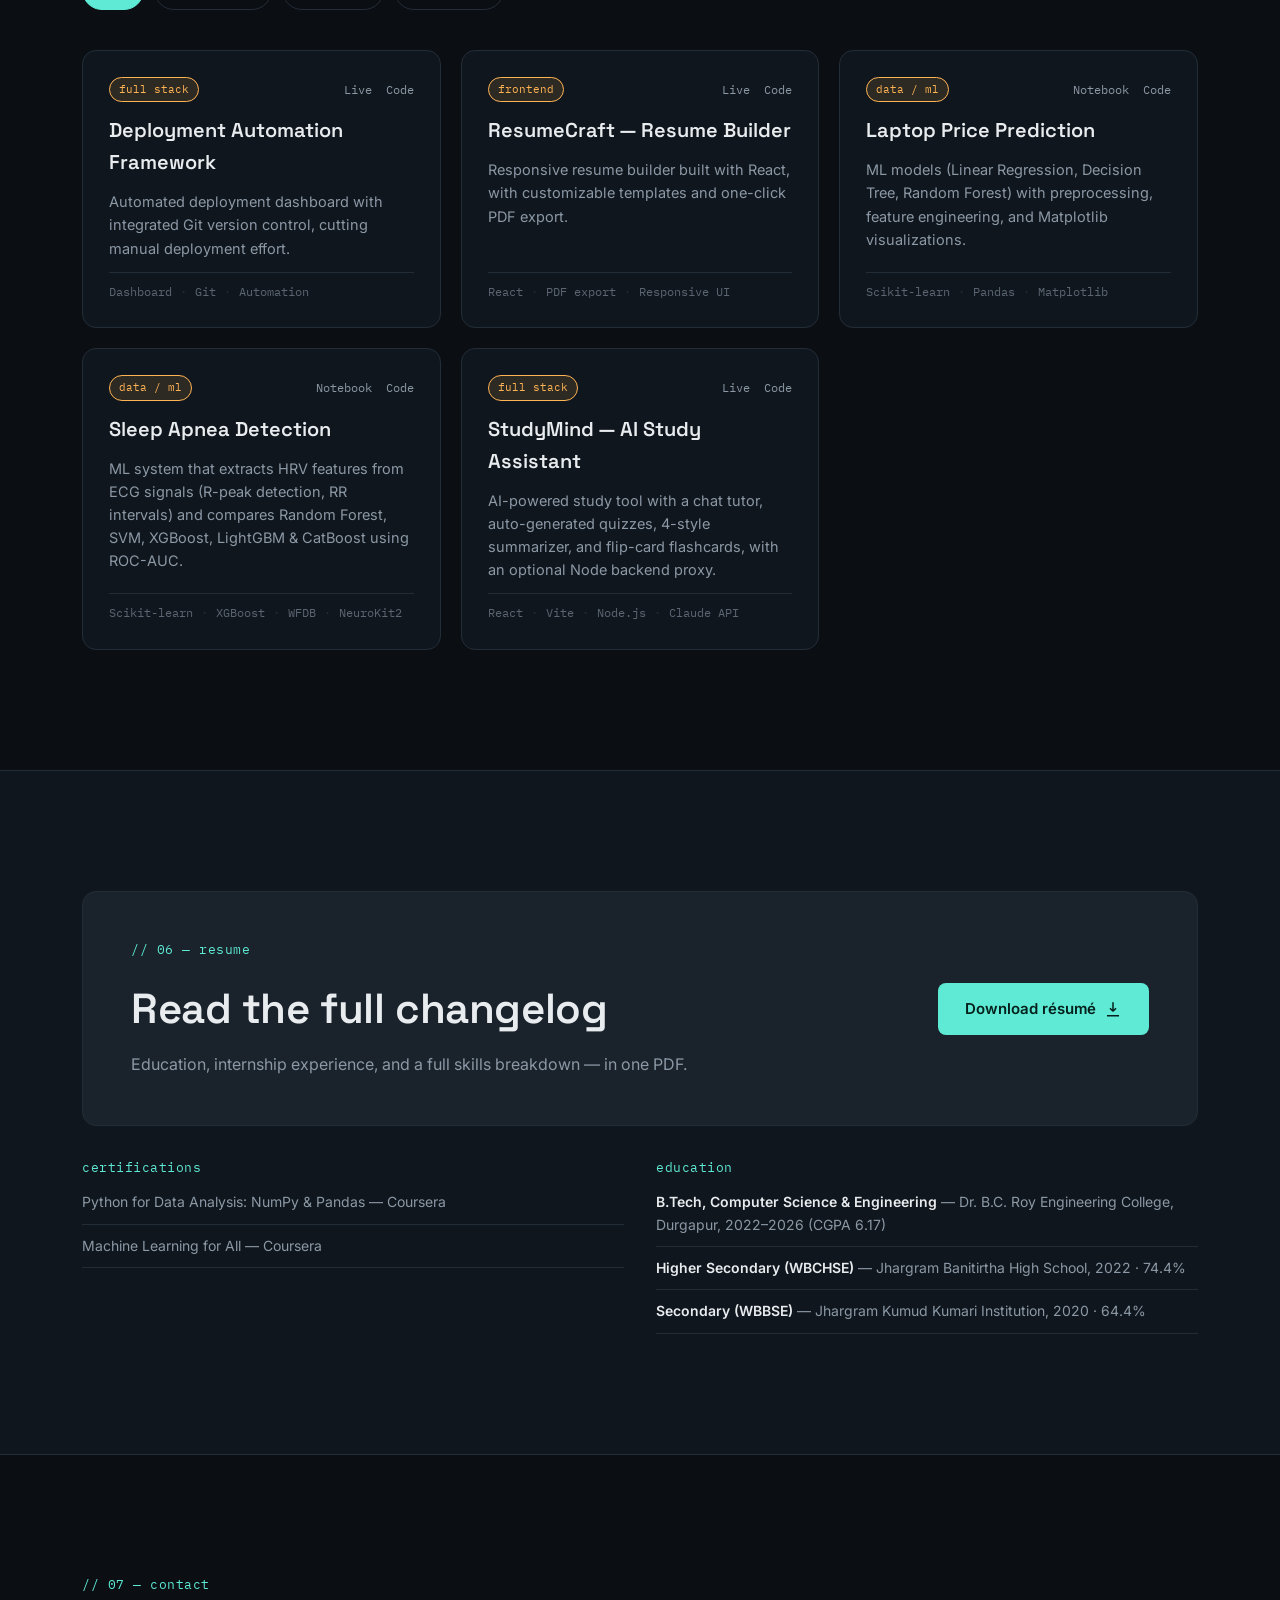
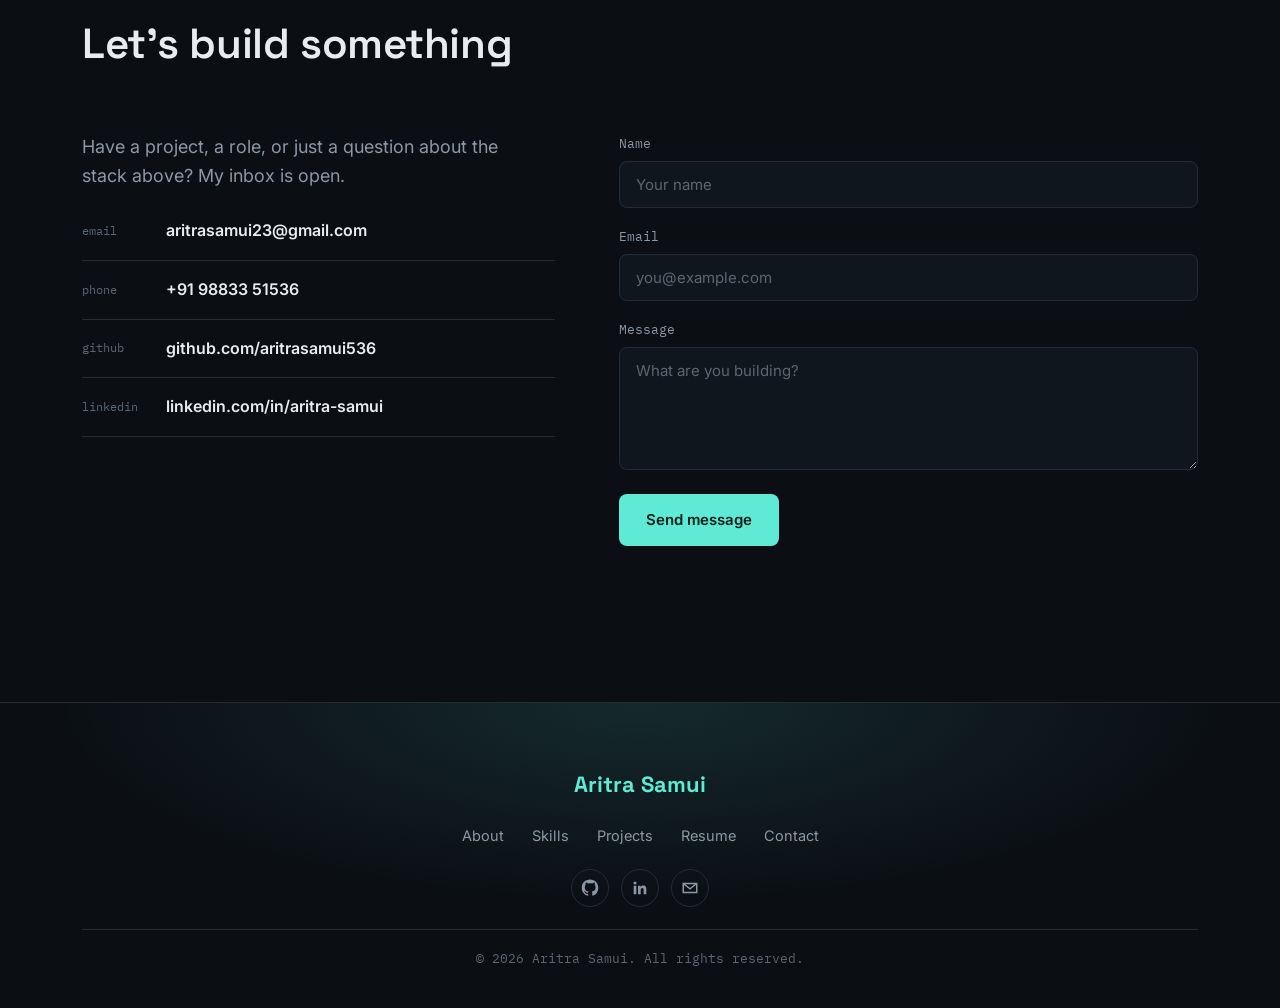
==== commit 289cc122: "Fix HTML formatting and add new project entries" ====
--- a/aritra-samui-portfolio-responsive/index.html
+++ b/aritra-samui-portfolio-responsive/index.html
@@ -1,3 +1,4 @@
+HTML 
 <!DOCTYPE html>
 <html lang="en">
 <head>
@@ -263,7 +264,7 @@
       <h2 class="section-title">Selected work</h2>
     </div>
 
-    <!-- Featured project with real screenshot -->
+   <!-- Featured project with real screenshot -->
     <div class="featured-project" data-reveal>
       <div class="featured-project-media">
         <img src="assets/images/deployforge-screenshot.png" alt="DeployForge — Deployment Automation Framework dashboard screenshot" loading="lazy">
@@ -282,16 +283,16 @@
         <a href="https://github.com/aritrasamui536/deployment-automation-framework" target="_blank" rel="noopener" class="featured-project-link">View on GitHub →</a>
       </div>
     </div>
-
+ 
     <div class="filter-bar" id="filterBar" role="tablist" aria-label="Filter projects">
       <button class="filter-btn is-active" data-filter="all" role="tab" aria-selected="true">All</button>
       <button class="filter-btn" data-filter="fullstack" role="tab" aria-selected="false">Full Stack</button>
       <button class="filter-btn" data-filter="frontend" role="tab" aria-selected="false">Frontend</button>
       <button class="filter-btn" data-filter="ml" role="tab" aria-selected="false">Data / ML</button>
     </div>
-
+ 
     <div class="project-grid" id="projectGrid">
-
+ 
       <article class="project-card" data-category="fullstack" data-url="https://github.com/aritrasamui536/deployment-automation-framework" tabindex="0" role="link" aria-label="Open Deployment Automation Framework on GitHub">
         <div class="project-card-top">
           <span class="project-layer-tag">full stack</span>
@@ -306,7 +307,7 @@
           <span>Dashboard</span><span>Git</span><span>Automation</span>
         </div>
       </article>
-
+ 
       <article class="project-card" data-category="frontend" data-url="https://github.com/aritrasamui536/resume-craft" tabindex="0" role="link" aria-label="Open ResumeCraft on GitHub">
         <div class="project-card-top">
           <span class="project-layer-tag">frontend</span>
@@ -321,7 +322,7 @@
           <span>React</span><span>PDF export</span><span>Responsive UI</span>
         </div>
       </article>
-
+ 
       <article class="project-card" data-category="ml" data-url="https://github.com/aritrasamui536/laptop_price_prediction" tabindex="0" role="link" aria-label="Open Laptop Price Prediction on GitHub">
         <div class="project-card-top">
           <span class="project-layer-tag">data / ml</span>
@@ -336,9 +337,39 @@
           <span>Scikit-learn</span><span>Pandas</span><span>Matplotlib</span>
         </div>
       </article>
-
-    </div>
-
+ 
+      <article class="project-card" data-category="ml" data-url="https://github.com/aritrasamui536/sleep-apnea-detection" tabindex="0" role="link" aria-label="Open Sleep Apnea Detection on GitHub">
+        <div class="project-card-top">
+          <span class="project-layer-tag">data / ml</span>
+          <div class="project-links">
+            <a href="https://github.com/aritrasamui536/sleep-apnea-detection" target="_blank" rel="noopener" aria-label="Notebook for Sleep Apnea Detection">Notebook</a>
+            <a href="https://github.com/aritrasamui536/sleep-apnea-detection" target="_blank" rel="noopener" aria-label="Source code of Sleep Apnea Detection">Code</a>
+          </div>
+        </div>
+        <h3 class="project-title">Sleep Apnea Detection</h3>
+        <p class="project-desc">ML system that extracts HRV features from ECG signals (R-peak detection, RR intervals) and compares Random Forest, SVM, XGBoost, LightGBM &amp; CatBoost using ROC-AUC.</p>
+        <div class="project-stack">
+          <span>Scikit-learn</span><span>XGBoost</span><span>WFDB</span><span>NeuroKit2</span>
+        </div>
+      </article>
+ 
+      <article class="project-card" data-category="fullstack" data-url="https://github.com/aritrasamui536/AI-Powered-Study-Assistant" tabindex="0" role="link" aria-label="Open AI-Powered Study Assistant on GitHub">
+        <div class="project-card-top">
+          <span class="project-layer-tag">full stack</span>
+          <div class="project-links">
+            <a href="https://github.com/aritrasamui536/AI-Powered-Study-Assistant" target="_blank" rel="noopener" aria-label="Live demo of AI-Powered Study Assistant">Live</a>
+            <a href="https://github.com/aritrasamui536/AI-Powered-Study-Assistant" target="_blank" rel="noopener" aria-label="Source code of AI-Powered Study Assistant">Code</a>
+          </div>
+        </div>
+        <h3 class="project-title">StudyMind — AI Study Assistant</h3>
+        <p class="project-desc">AI-powered study tool with a chat tutor, auto-generated quizzes, 4-style summarizer, and flip-card flashcards, with an optional Node backend proxy.</p>
+        <div class="project-stack">
+          <span>React</span><span>Vite</span><span>Node.js</span><span>Claude API</span>
+        </div>
+      </article>
+ 
+    </div>
+ 
     <p class="project-empty" id="projectEmpty" hidden>No projects in this layer yet — check back soon.</p>
   </div>
 </section>
--- a/aritra-samui-portfolio-responsive/assets/css/style.css
+++ b/aritra-samui-portfolio-responsive/assets/css/style.css
@@ -428,6 +428,80 @@
   padding-top: 6px;
   text-align: center;
 }
+
+/* ----- animated wireframe globe (signature element) ----- */
+.globe-stage{
+  position: relative;
+  display: flex;
+  align-items: center;
+  justify-content: center;
+  min-height: 380px;
+}
+
+.globe-wrap{
+  position: relative;
+  width: 300px;
+  height: 300px;
+  perspective: 900px;
+}
+.globe{
+  position: absolute;
+  inset: 0;
+  transform-style: preserve-3d;
+  animation: globeSpin 14s linear infinite;
+}
+.globe-ring{
+  position: absolute;
+  inset: 0;
+  border: 1px solid var(--accent-soft);
+  border-color: rgba(94, 234, 212, .55);
+  border-radius: 50%;
+}
+.globe-ring.v1{ transform: rotateY(0deg); }
+.globe-ring.v2{ transform: rotateY(30deg); }
+.globe-ring.v3{ transform: rotateY(60deg); }
+.globe-ring.v4{ transform: rotateY(90deg); }
+.globe-ring.v5{ transform: rotateY(120deg); }
+.globe-ring.v6{ transform: rotateY(150deg); }
+.globe-ring.h1{ transform: rotateX(90deg) scale(1); border-color: rgba(255,180,84,.55); }
+.globe-ring.h2{ transform: rotateX(90deg) scale(.75); border-color: rgba(255,180,84,.35); }
+.globe-ring.h3{ transform: rotateX(90deg) scale(.42); border-color: rgba(255,180,84,.25); }
+.globe-ring.equator{ transform: rotateX(90deg) scale(1); border-color: rgba(255,93,108,.45); border-style: dashed; }
+
+.globe-glow{
+  position: absolute;
+  inset: -60px;
+  border-radius: 50%;
+  background: radial-gradient(circle, var(--accent-soft), transparent 70%);
+  filter: blur(2px);
+  animation: globeGlowPulse 4s ease-in-out infinite;
+}
+
+@keyframes globeSpin{ from{ transform: rotateY(0deg) rotateX(8deg); } to{ transform: rotateY(360deg) rotateX(8deg); } }
+@keyframes globeGlowPulse{ 0%,100%{ opacity: .6; } 50%{ opacity: 1; } }
+
+.globe-badge{
+  position: absolute;
+  display: flex;
+  align-items: center;
+  gap: 10px;
+  background: var(--surface);
+  border: 1px solid var(--border);
+  border-radius: 40px;
+  padding: 10px 18px;
+  backdrop-filter: blur(8px);
+  animation: globeBadgeFloat 5s ease-in-out infinite;
+  z-index: 2;
+}
+.globe-badge-dot{ width: 8px; height: 8px; border-radius: 50%; flex-shrink: 0; }
+.globe-badge-text{ display: flex; flex-direction: column; }
+.globe-badge-title{ font-family: var(--font-display); font-weight: 700; font-size: 13px; color: var(--text); }
+.globe-badge-sub{ font-family: var(--font-mono); font-size: 11px; color: var(--text-muted); }
+
+.globe-badge-top{ top: 6%; right: 2%; animation-delay: 0s; }
+.globe-badge-bottom{ bottom: 6%; left: 0; animation-delay: 1.4s; }
+
+@keyframes globeBadgeFloat{ 0%,100%{ transform: translateY(0); } 50%{ transform: translateY(-10px); } }
 
 .scroll-cue{
   position: absolute;
@@ -771,6 +845,8 @@
   .hero-inner{ grid-template-columns: 1fr; }
   .hero-name{ font-size: clamp(30px, 6vw, 44px); }
   .stack-diagram{ max-width: 560px; }
+  .globe-wrap{ width: 260px; height: 260px; }
+  .globe-stage{ min-height: 320px; }
   .about-grid{ grid-template-columns: 1fr; gap: 36px; }
   .about-portrait-frame{ max-width: 220px; }
   .contact-grid{ grid-template-columns: 1fr; gap: 44px; }
@@ -810,6 +886,11 @@
   .hero-stat{ width: auto; }
 
   .stack-diagram{ max-width: 100%; }
+  .globe-wrap{ width: 220px; height: 220px; }
+  .globe-stage{ min-height: 280px; }
+  .globe-badge{ padding: 8px 14px; }
+  .globe-badge-title{ font-size: 12px; }
+  .globe-badge-sub{ font-size: 10px; }
 
   .section{ padding: 72px 0; }
   .section-head{ margin-bottom: 40px; }
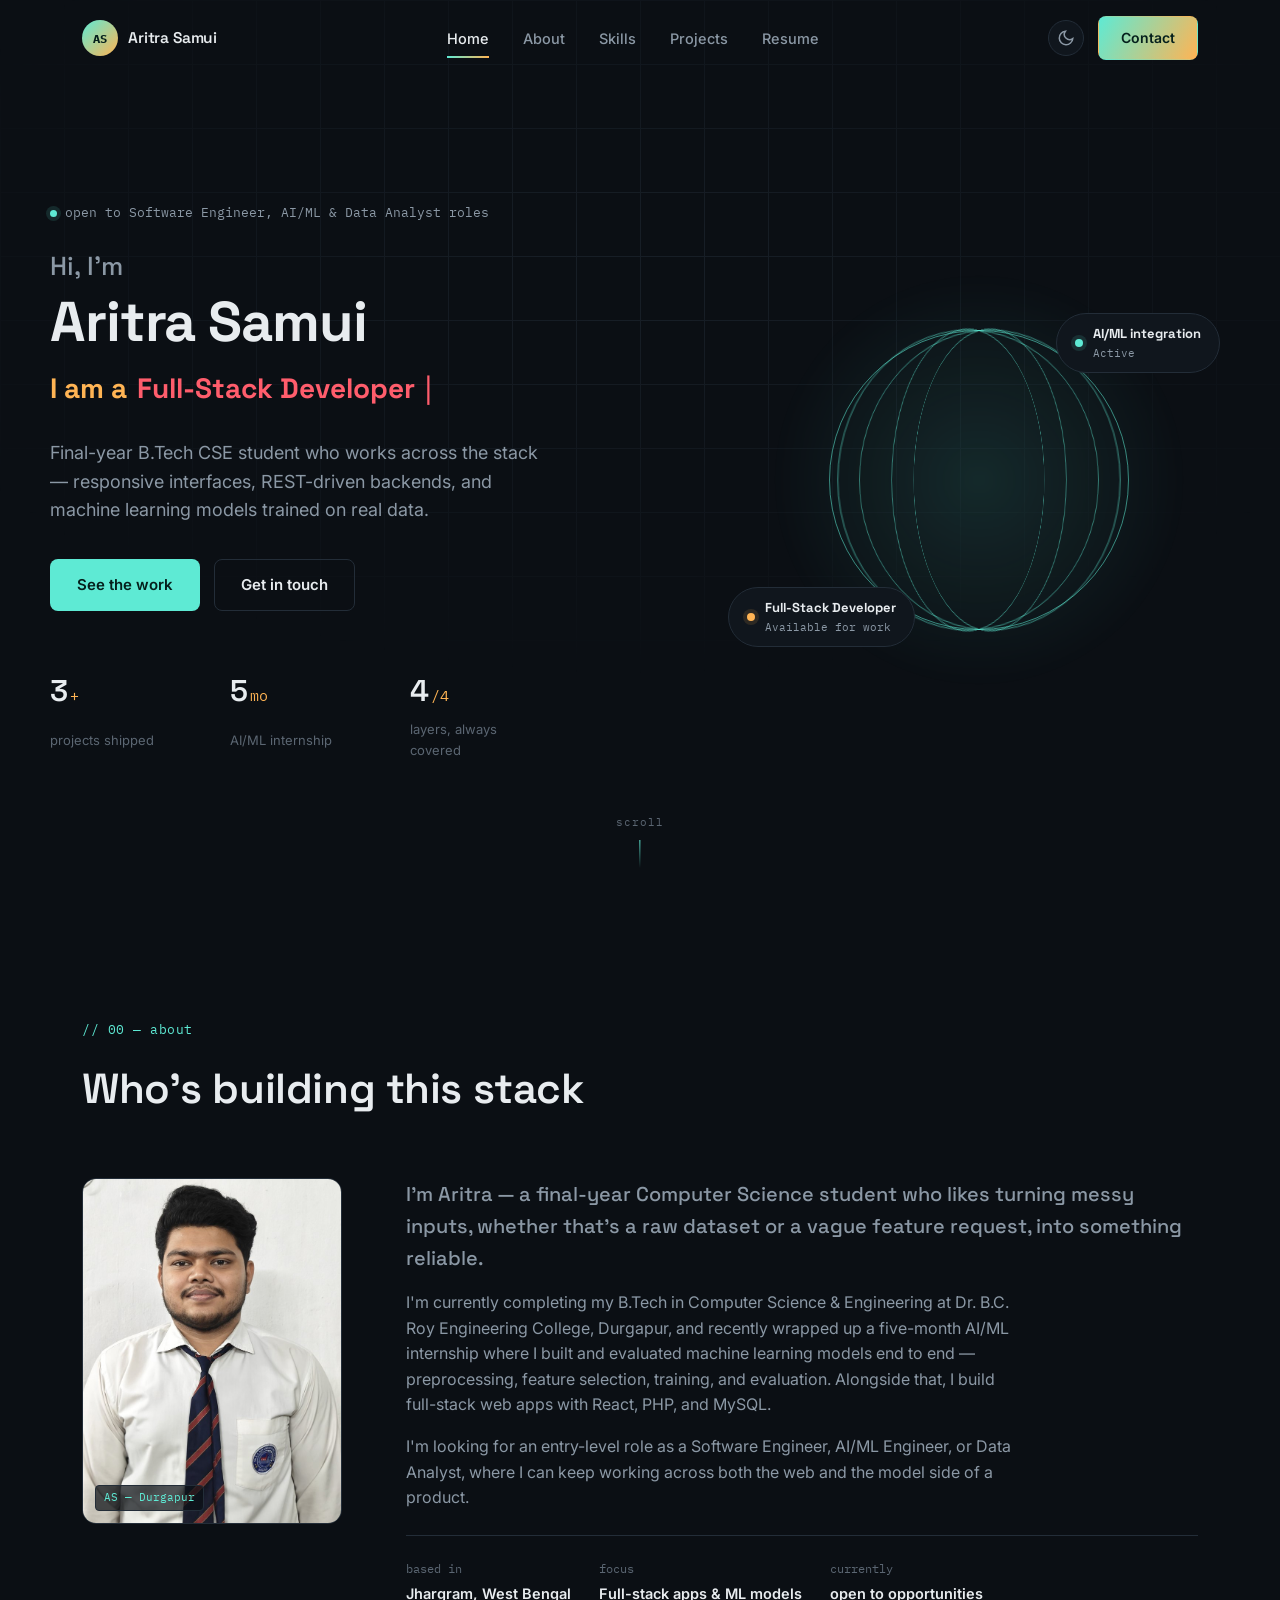
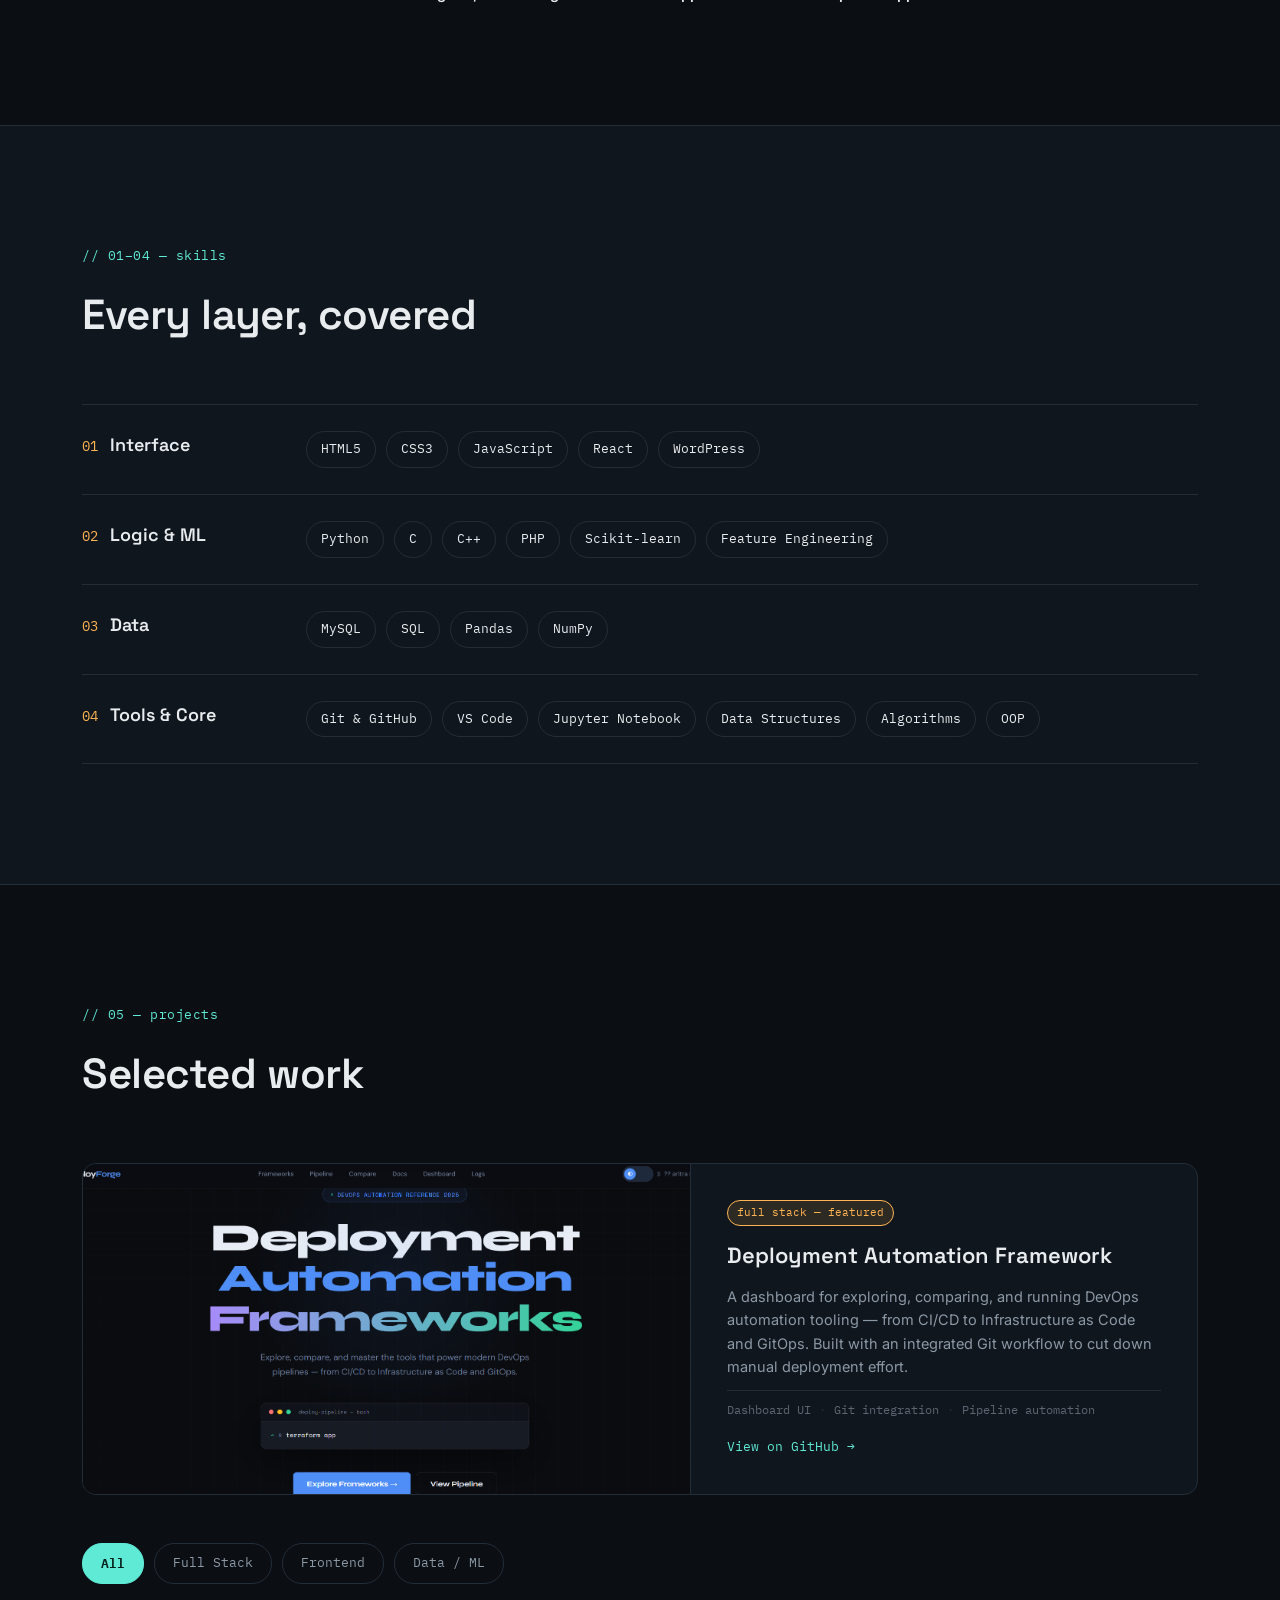
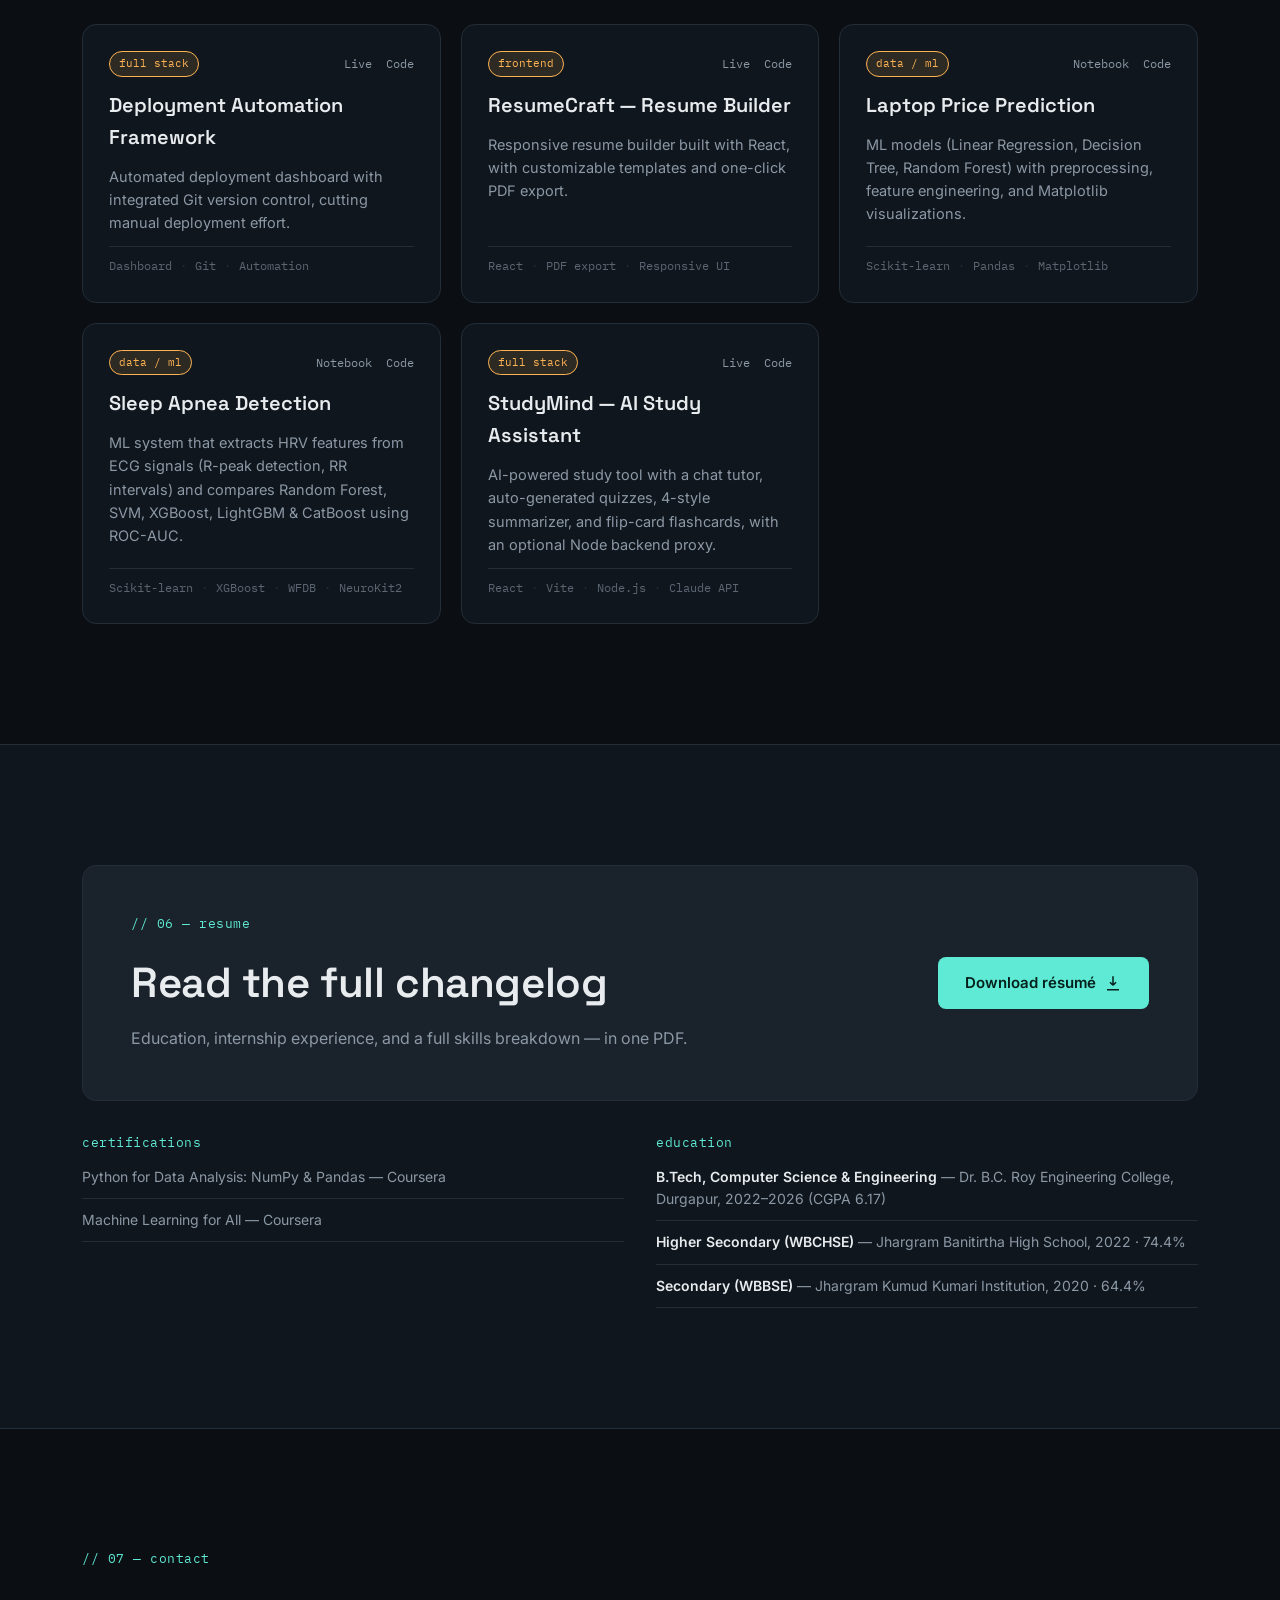
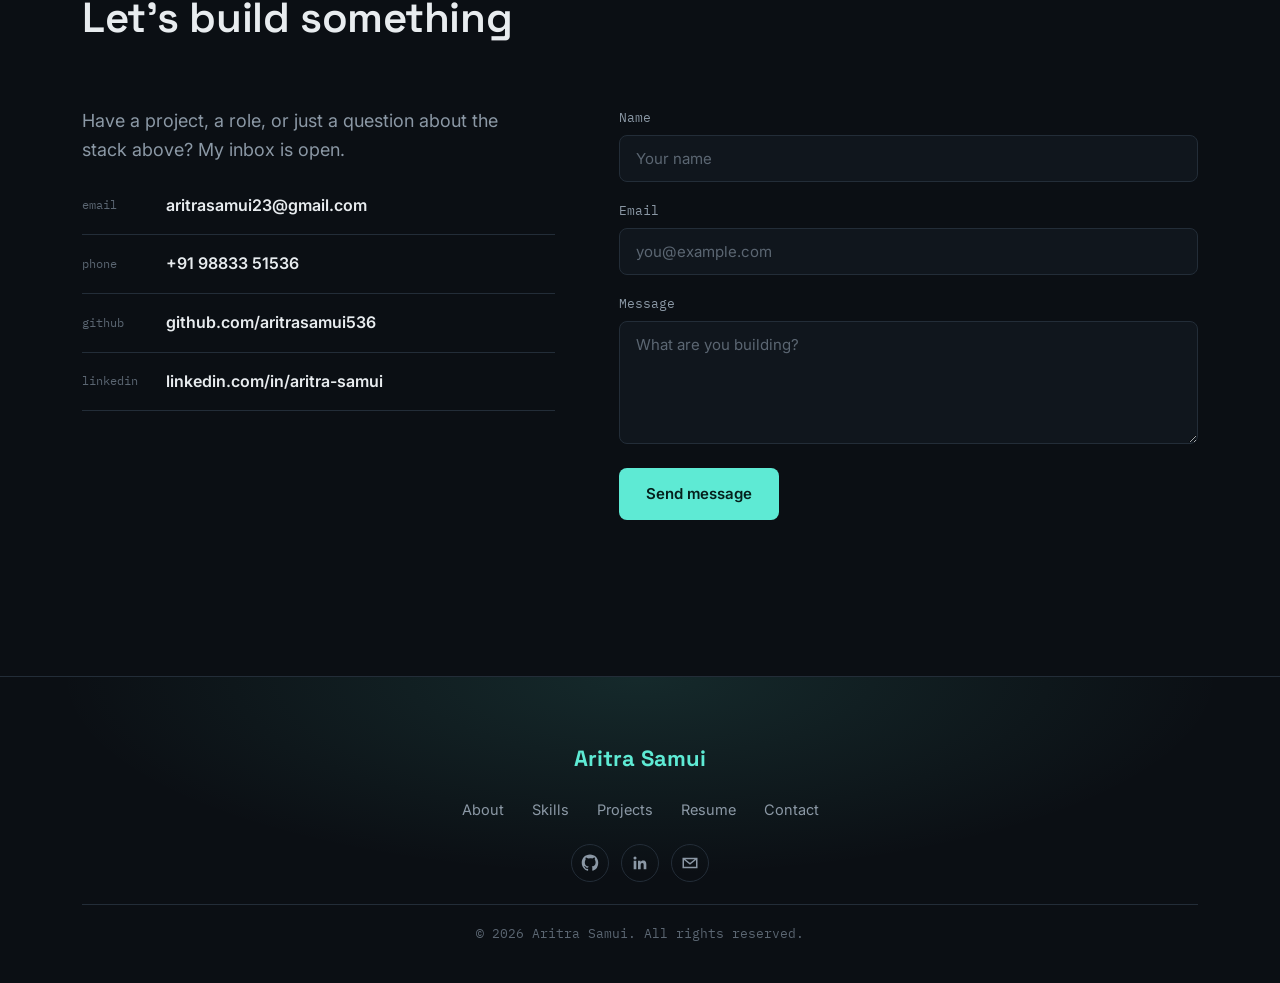
==== commit b77aee8e: "Fix HTML syntax in index.html" ====
--- a/aritra-samui-portfolio-responsive/index.html
+++ b/aritra-samui-portfolio-responsive/index.html
@@ -1,4 +1,4 @@
-HTML 
+
 <!DOCTYPE html>
 <html lang="en">
 <head>
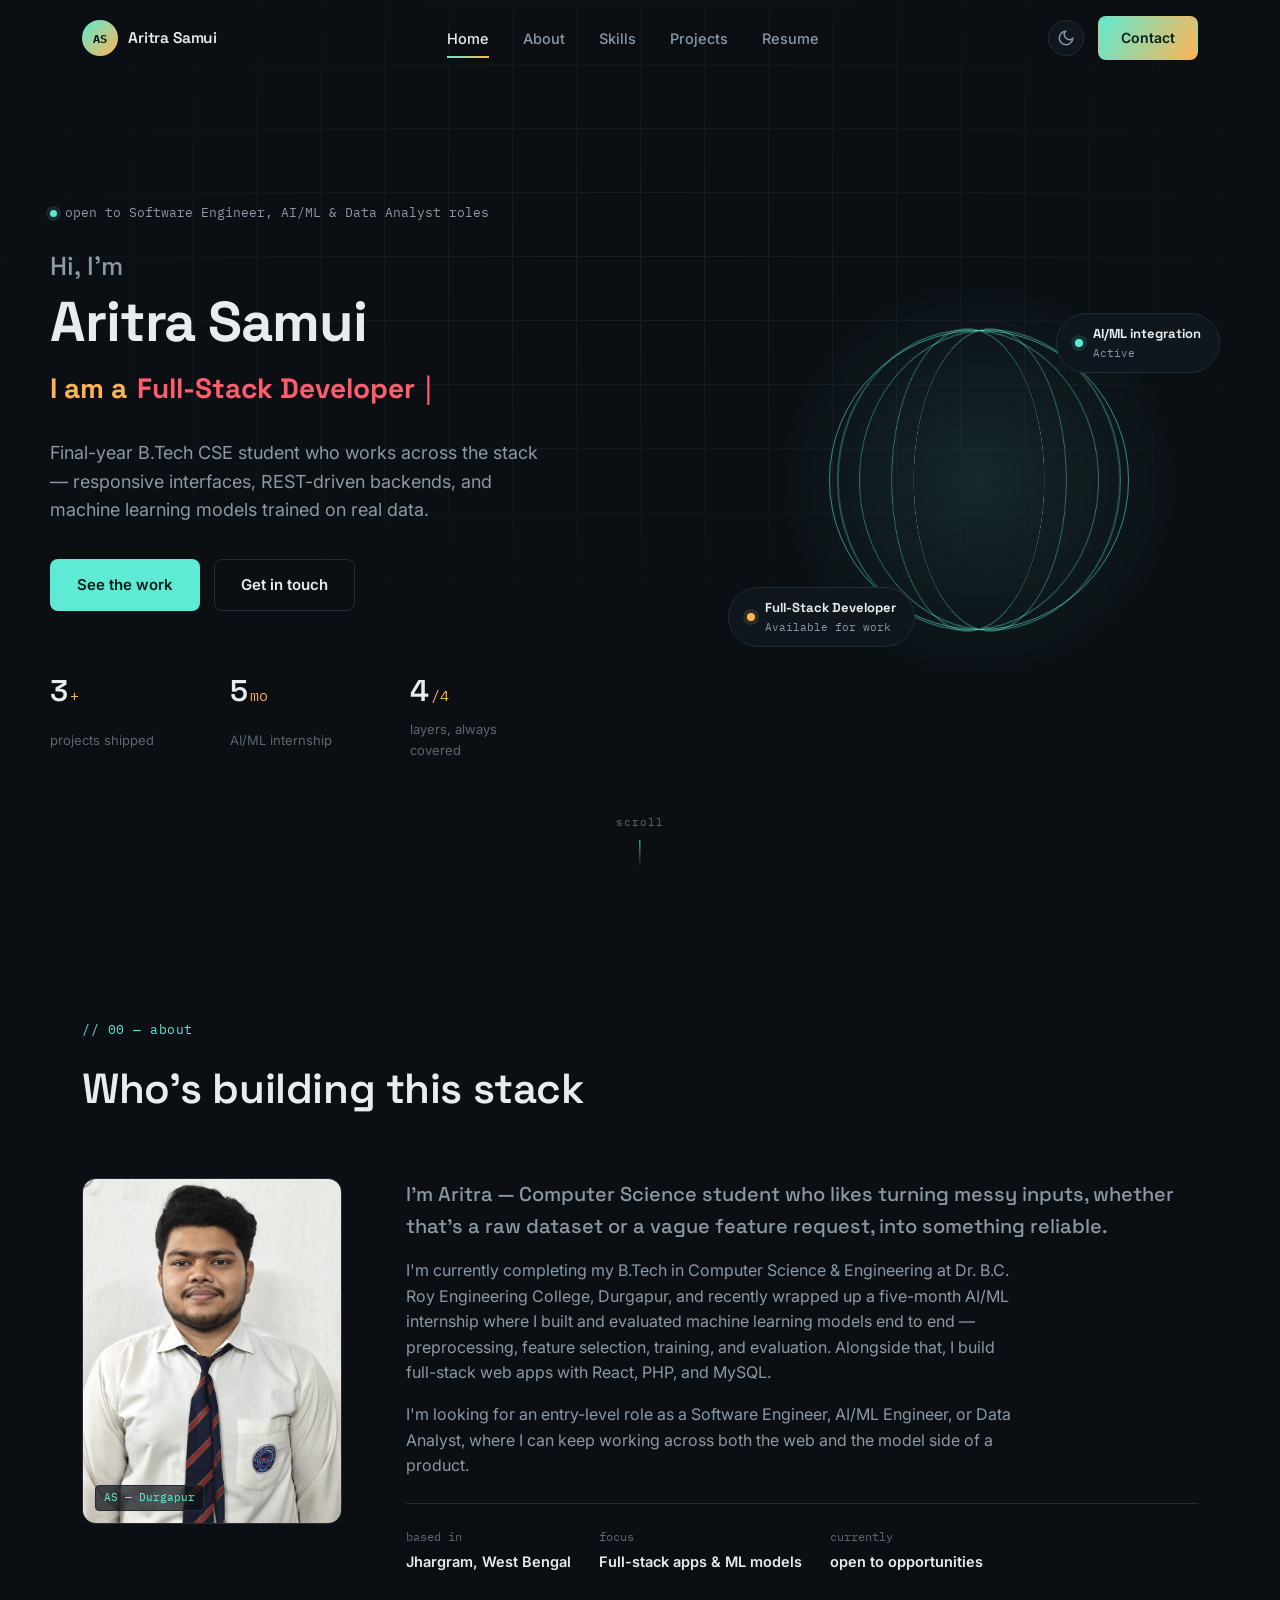
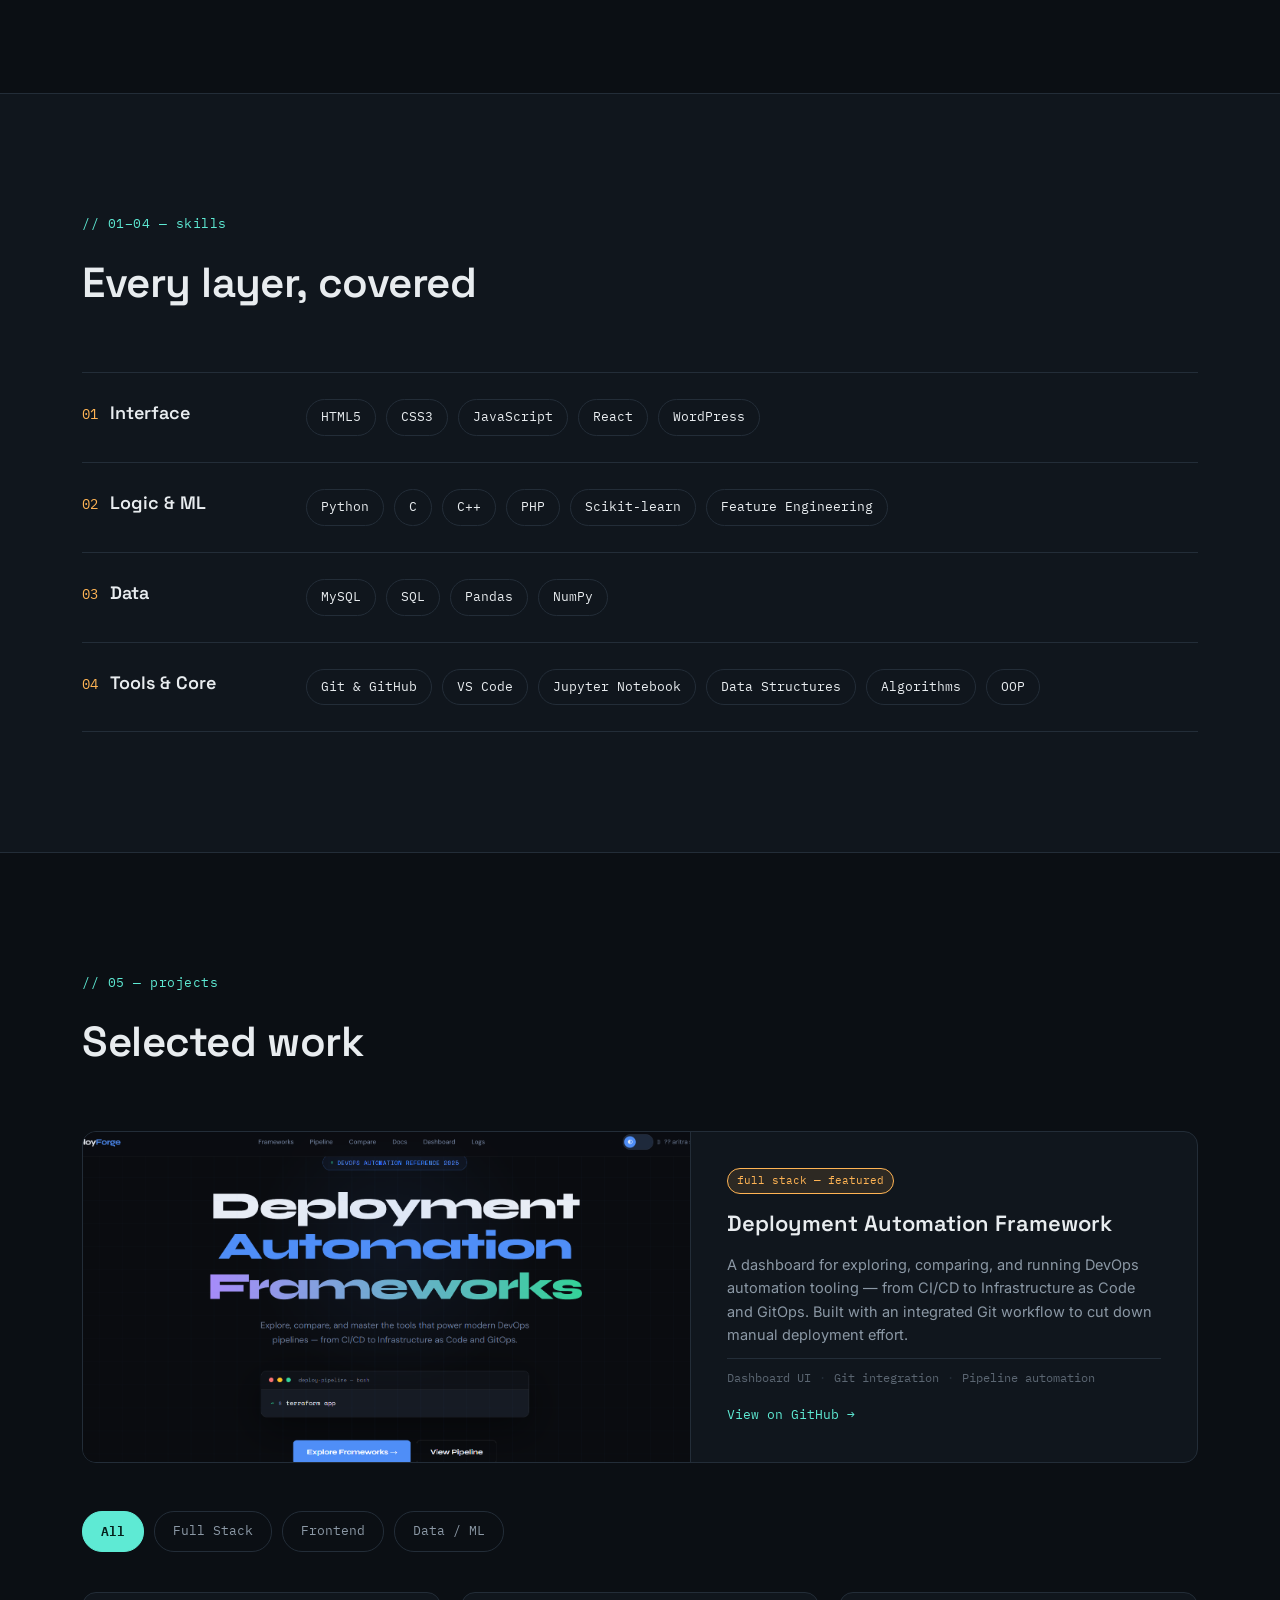
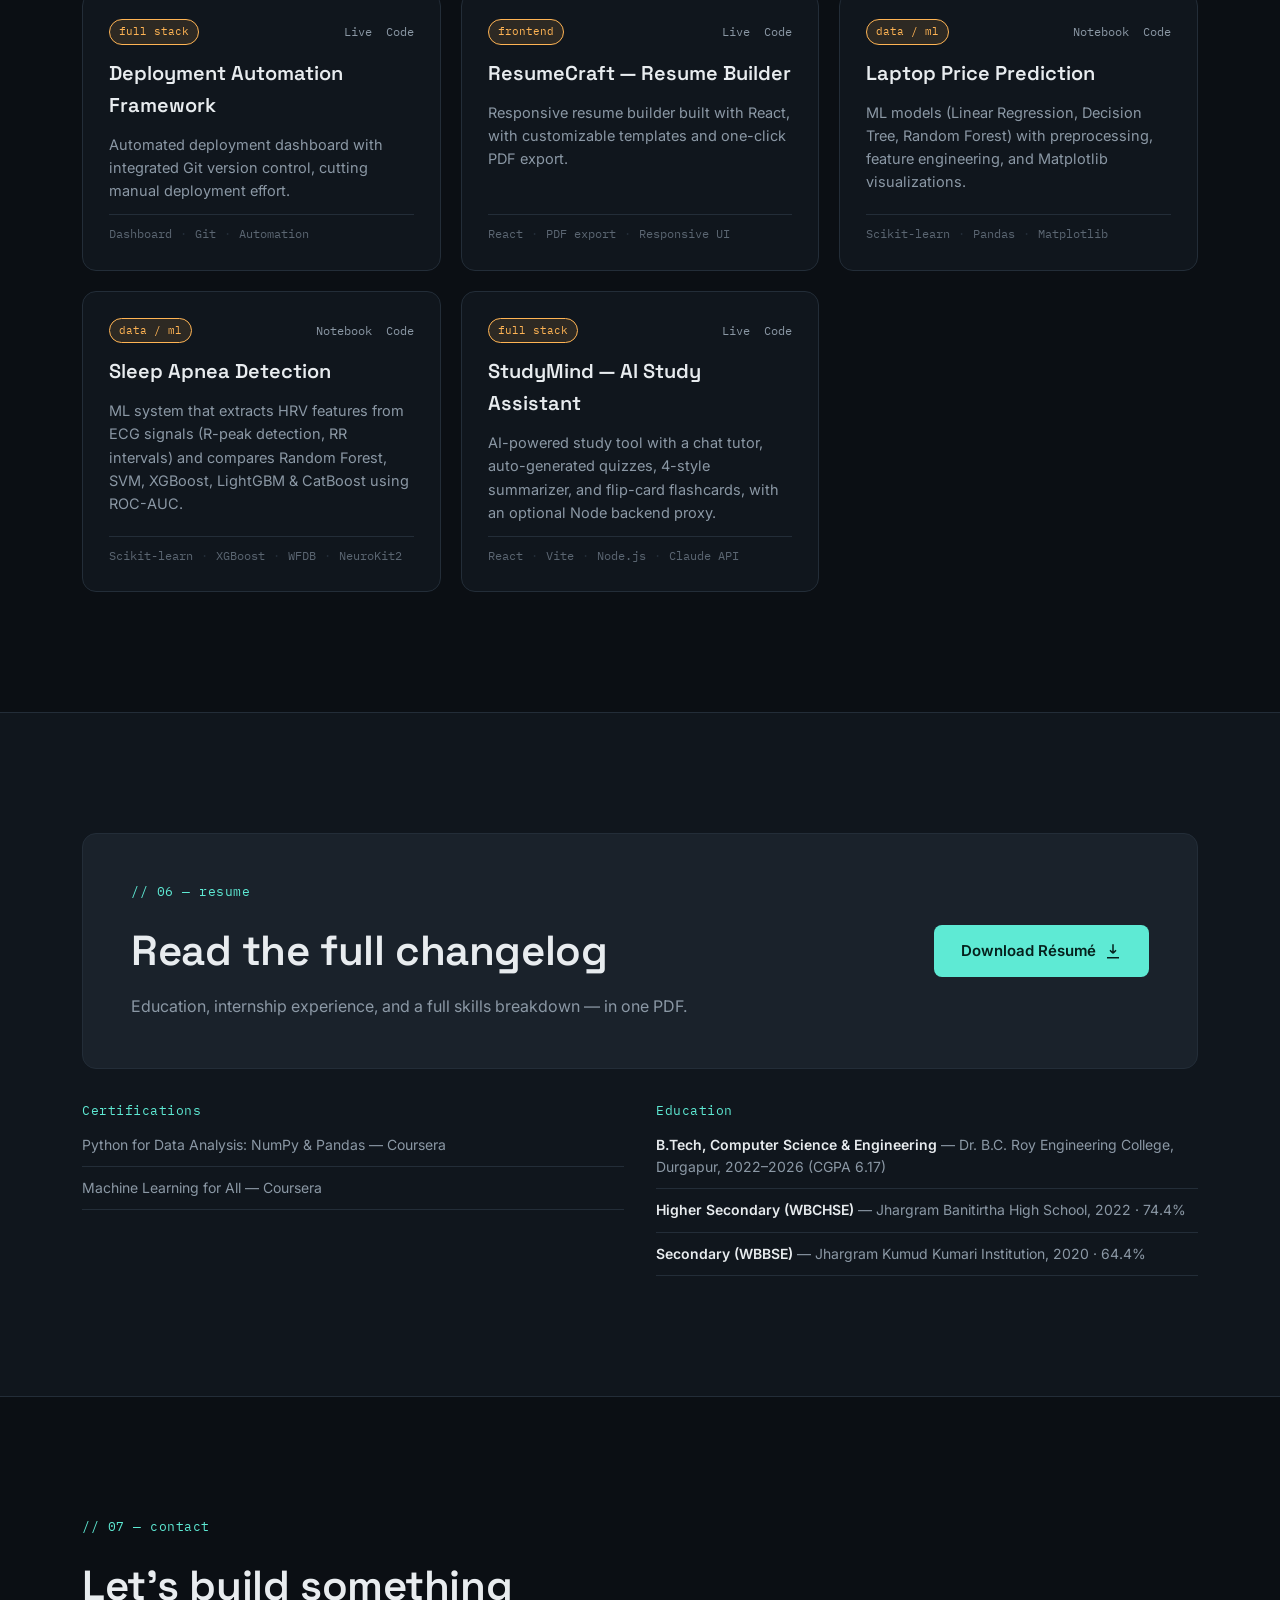
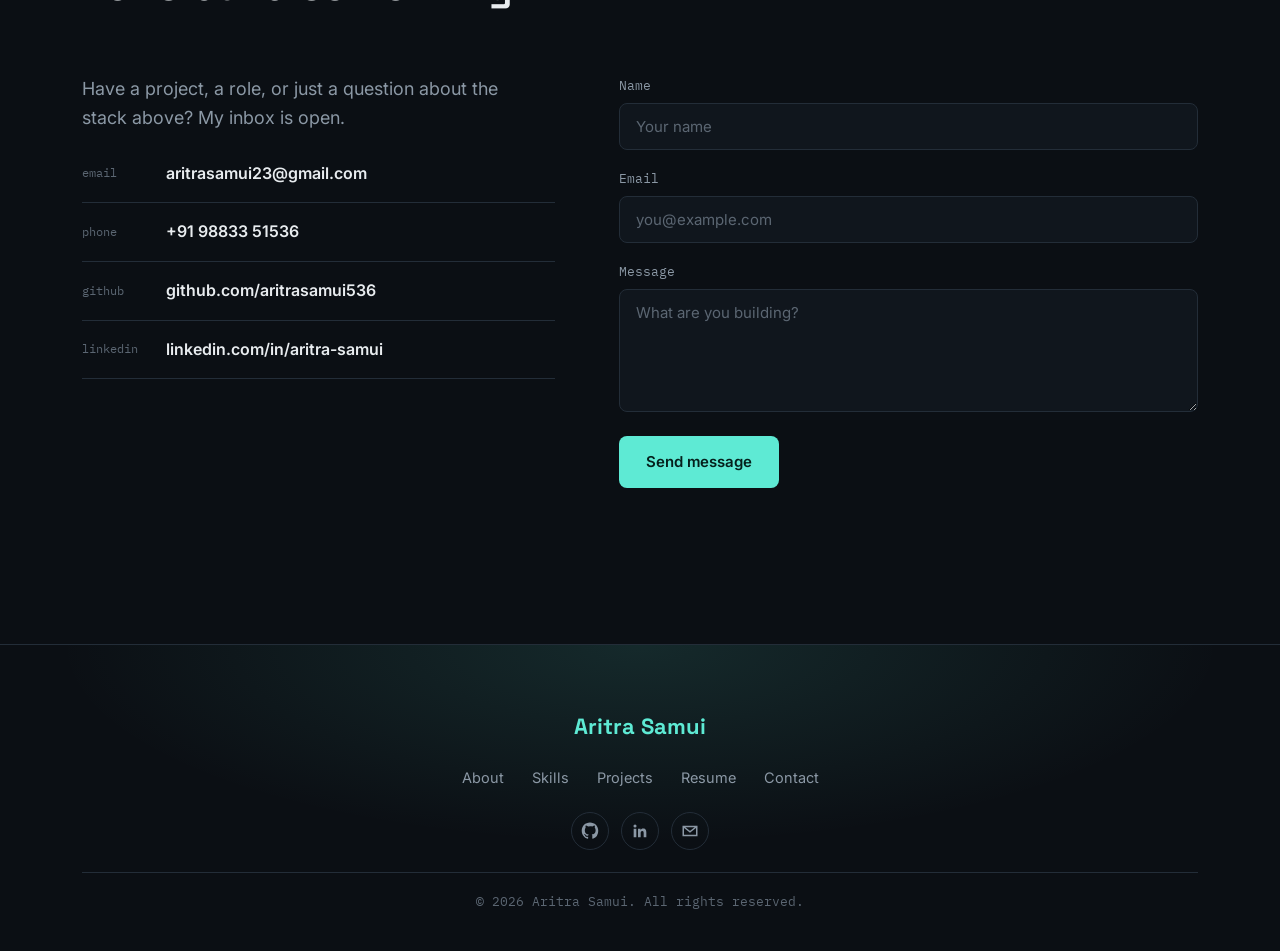
==== commit a1968513: "Fix capitalization in about section and tags Updated text to improve capitalization and consistency " ====
--- a/aritra-samui-portfolio-responsive/index.html
+++ b/aritra-samui-portfolio-responsive/index.html
@@ -1,4 +1,3 @@
-
 <!DOCTYPE html>
 <html lang="en">
 <head>
@@ -151,7 +150,7 @@
 
       <div class="about-copy">
         <p class="about-lead">
-          I'm Aritra — a final-year Computer Science student who likes turning messy inputs,
+          I'm Aritra — Computer Science student who likes turning messy inputs,
           whether that's a raw dataset or a vague feature request, into something reliable.
         </p>
         <p>
@@ -386,7 +385,7 @@
         </p>
       </div>
       <a href="assets/Aritra_Samui_CV.pdf" download class="btn btn-primary resume-btn">
-        <span>Download résumé</span>
+        <span>Download Résumé</span>
         <svg width="18" height="18" viewBox="0 0 24 24" fill="none" stroke="currentColor" stroke-width="2">
           <path d="M12 3v12m0 0l-4-4m4 4l4-4M4 21h16"/>
         </svg>
@@ -395,14 +394,14 @@
 
     <div class="resume-extra">
       <div class="resume-extra-block" data-reveal>
-        <span class="section-tag">certifications</span>
+        <span class="section-tag">Certifications</span>
         <ul class="resume-list">
           <li>Python for Data Analysis: NumPy &amp; Pandas — Coursera</li>
           <li>Machine Learning for All — Coursera</li>
         </ul>
       </div>
       <div class="resume-extra-block" data-reveal>
-        <span class="section-tag">education</span>
+        <span class="section-tag">Education</span>
         <ul class="resume-list">
           <li><b>B.Tech, Computer Science &amp; Engineering</b> — Dr. B.C. Roy Engineering College, Durgapur, 2022–2026 (CGPA 6.17)</li>
           <li><b>Higher Secondary (WBCHSE)</b> — Jhargram Banitirtha High School, 2022 · 74.4%</li>
